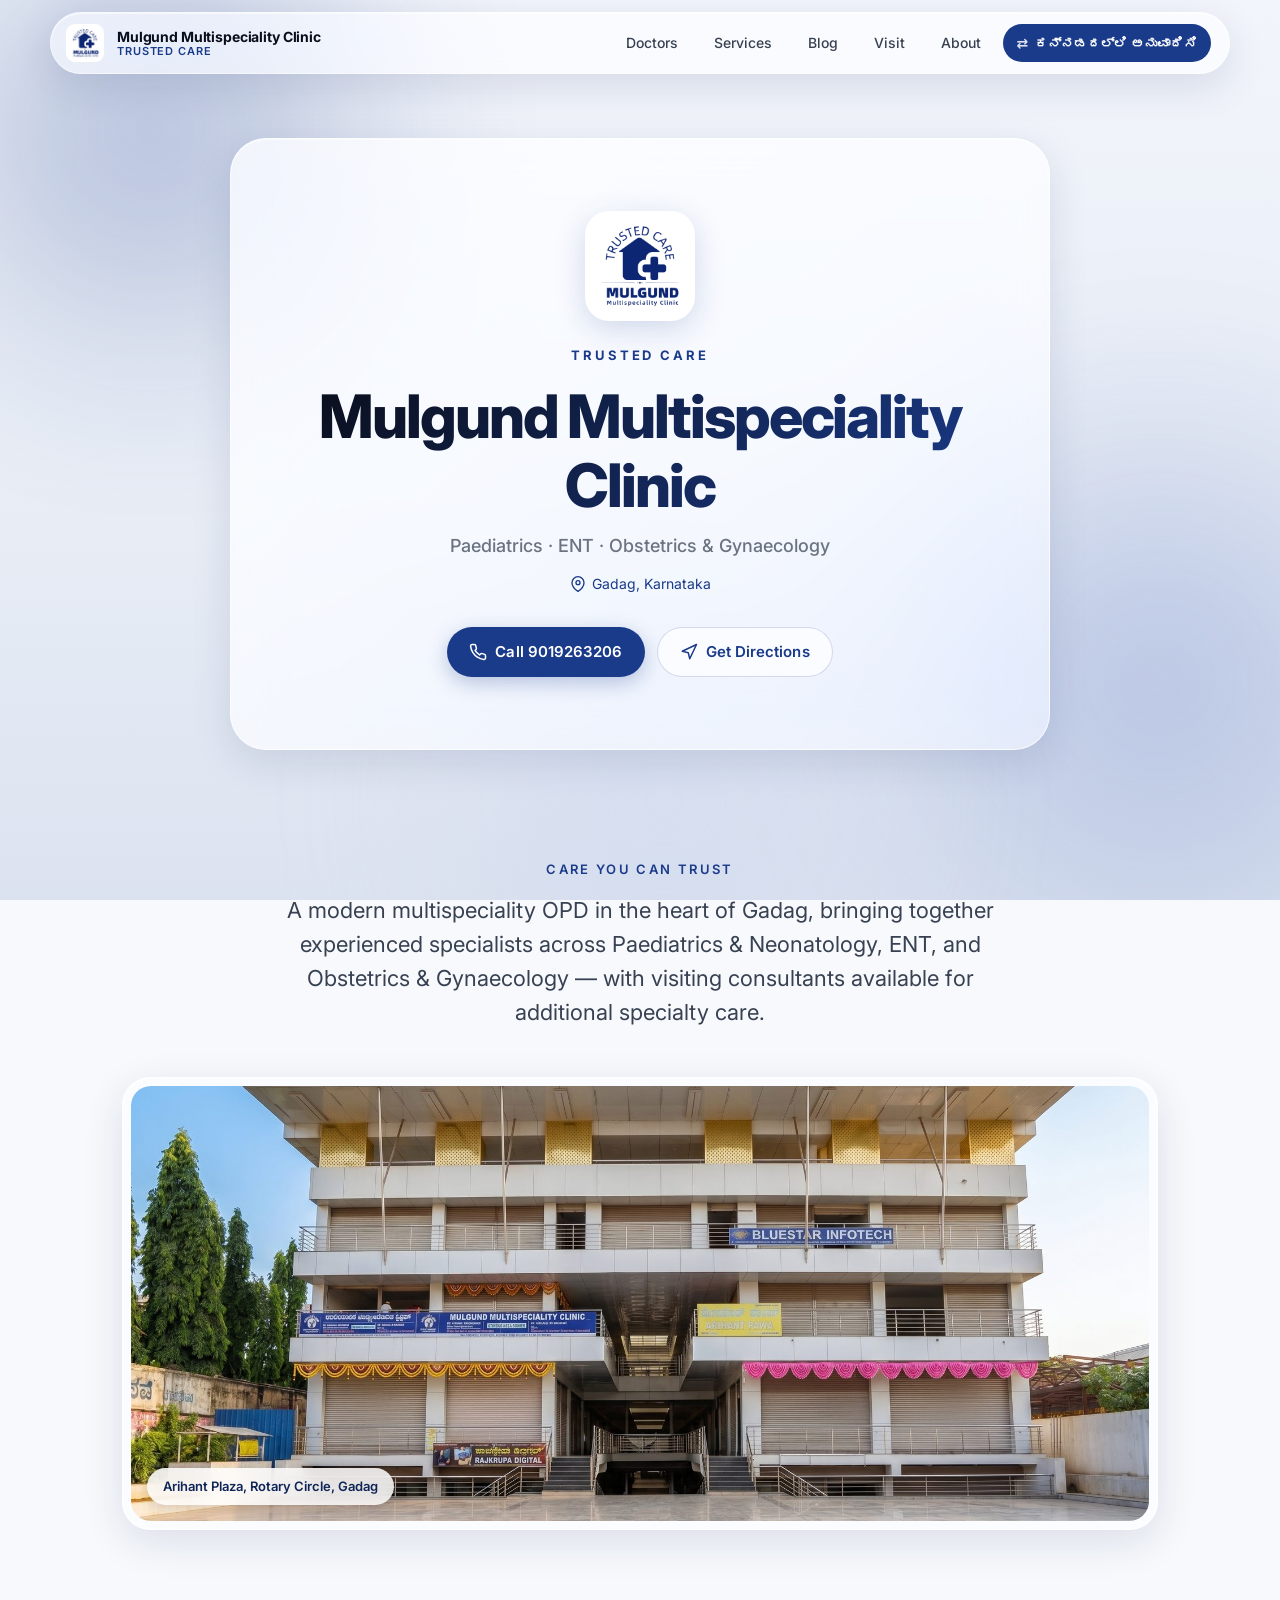
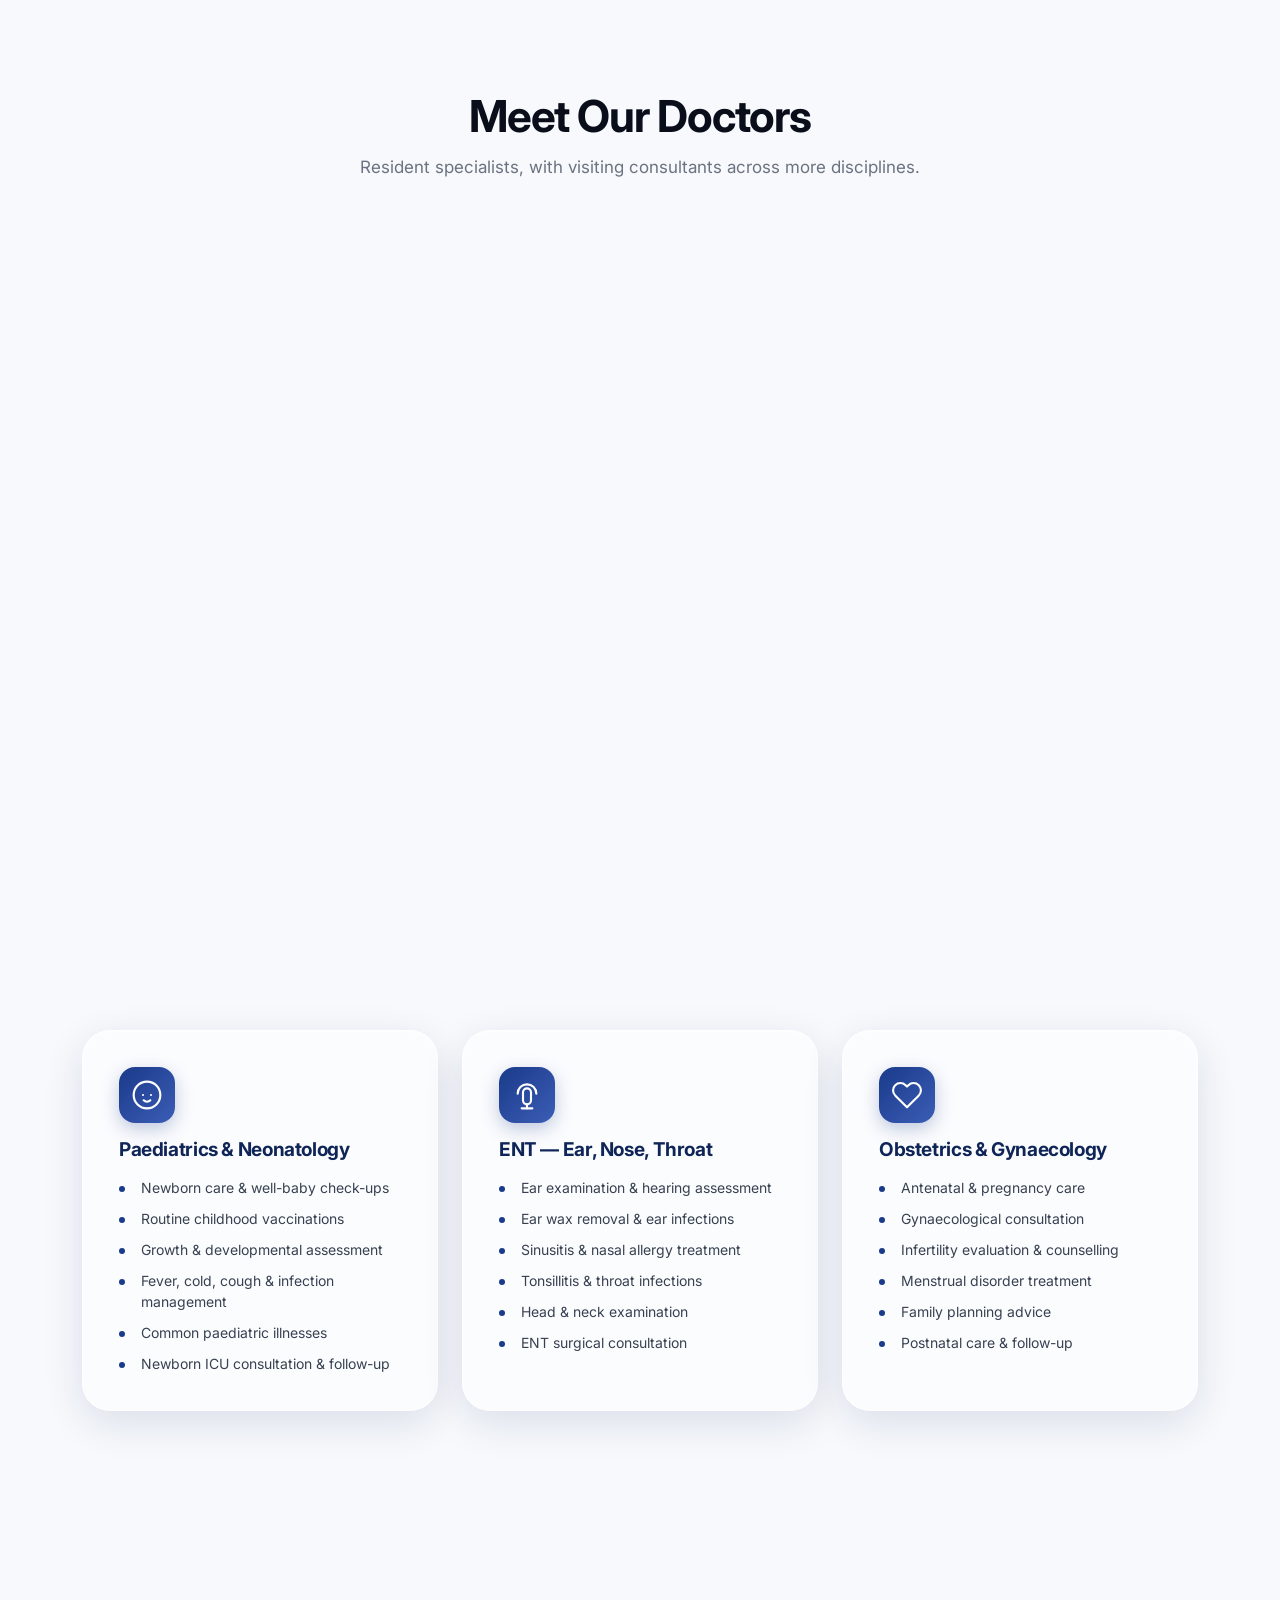
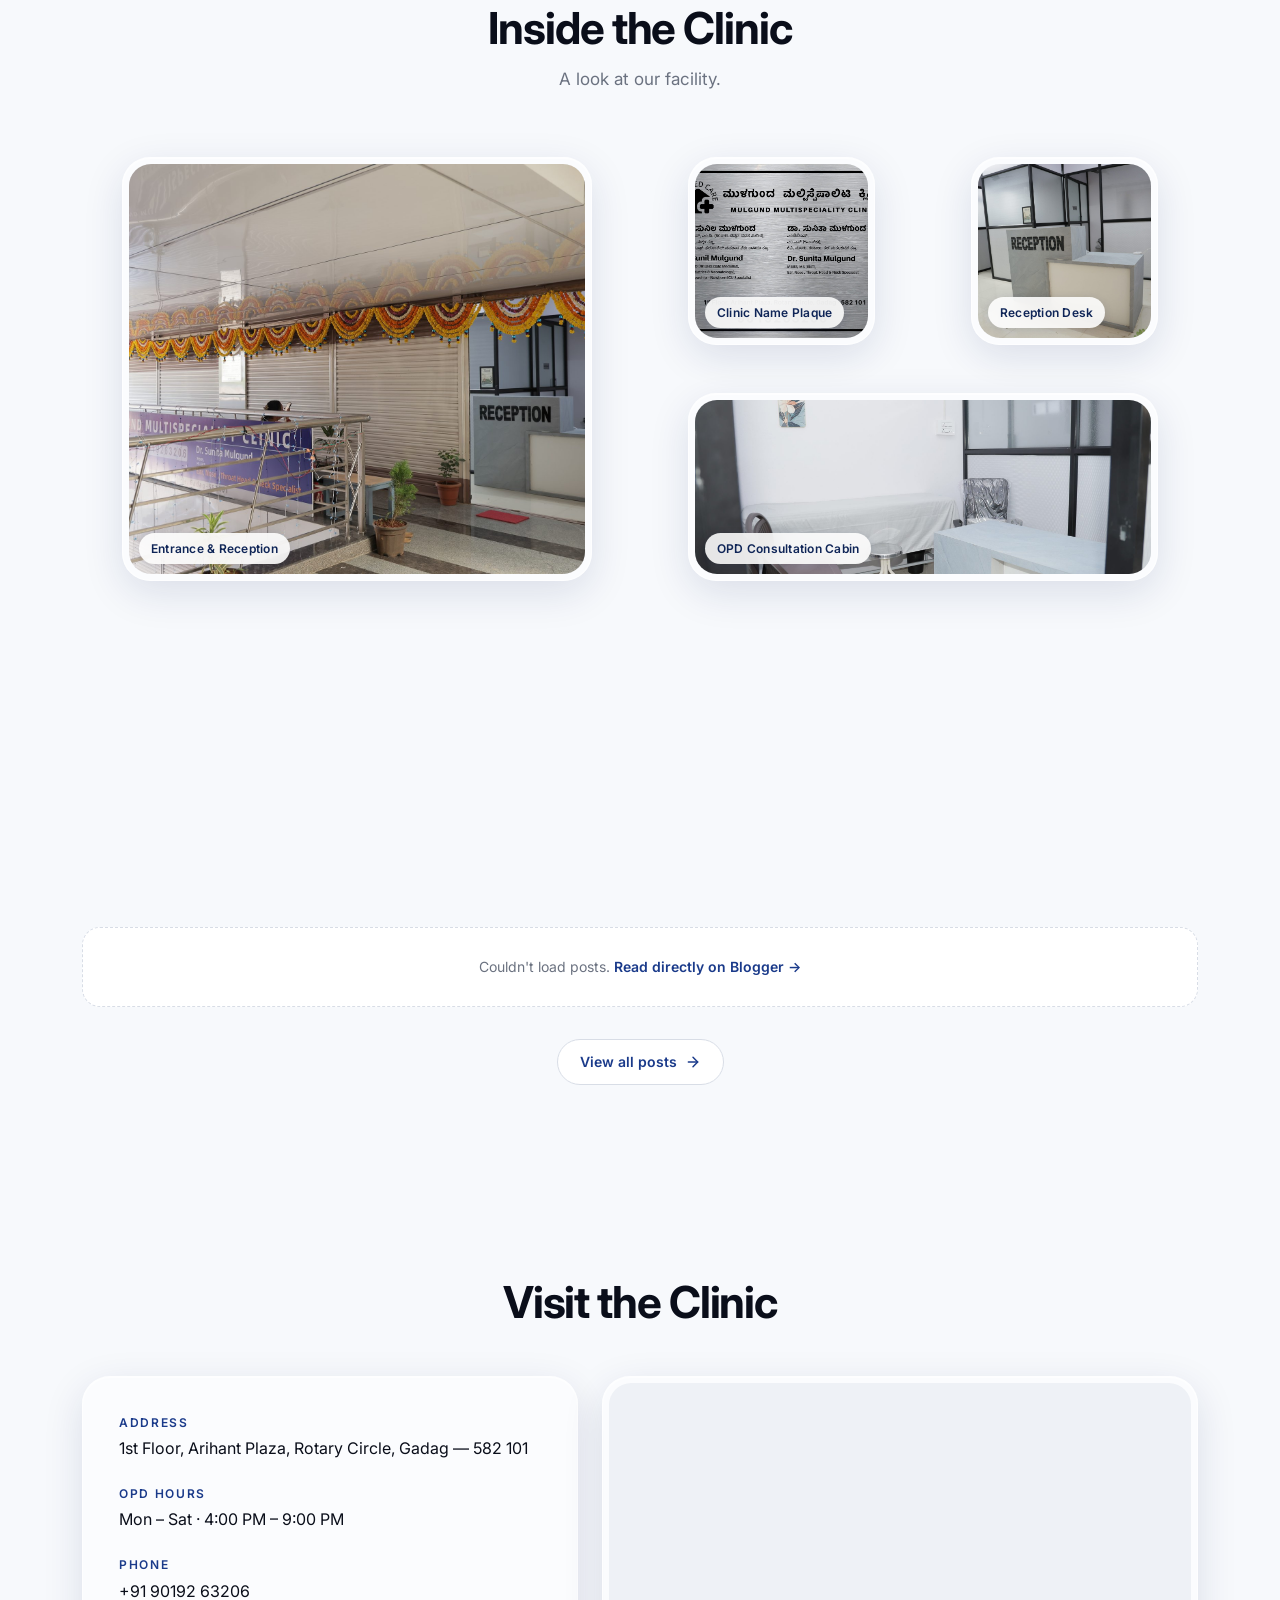
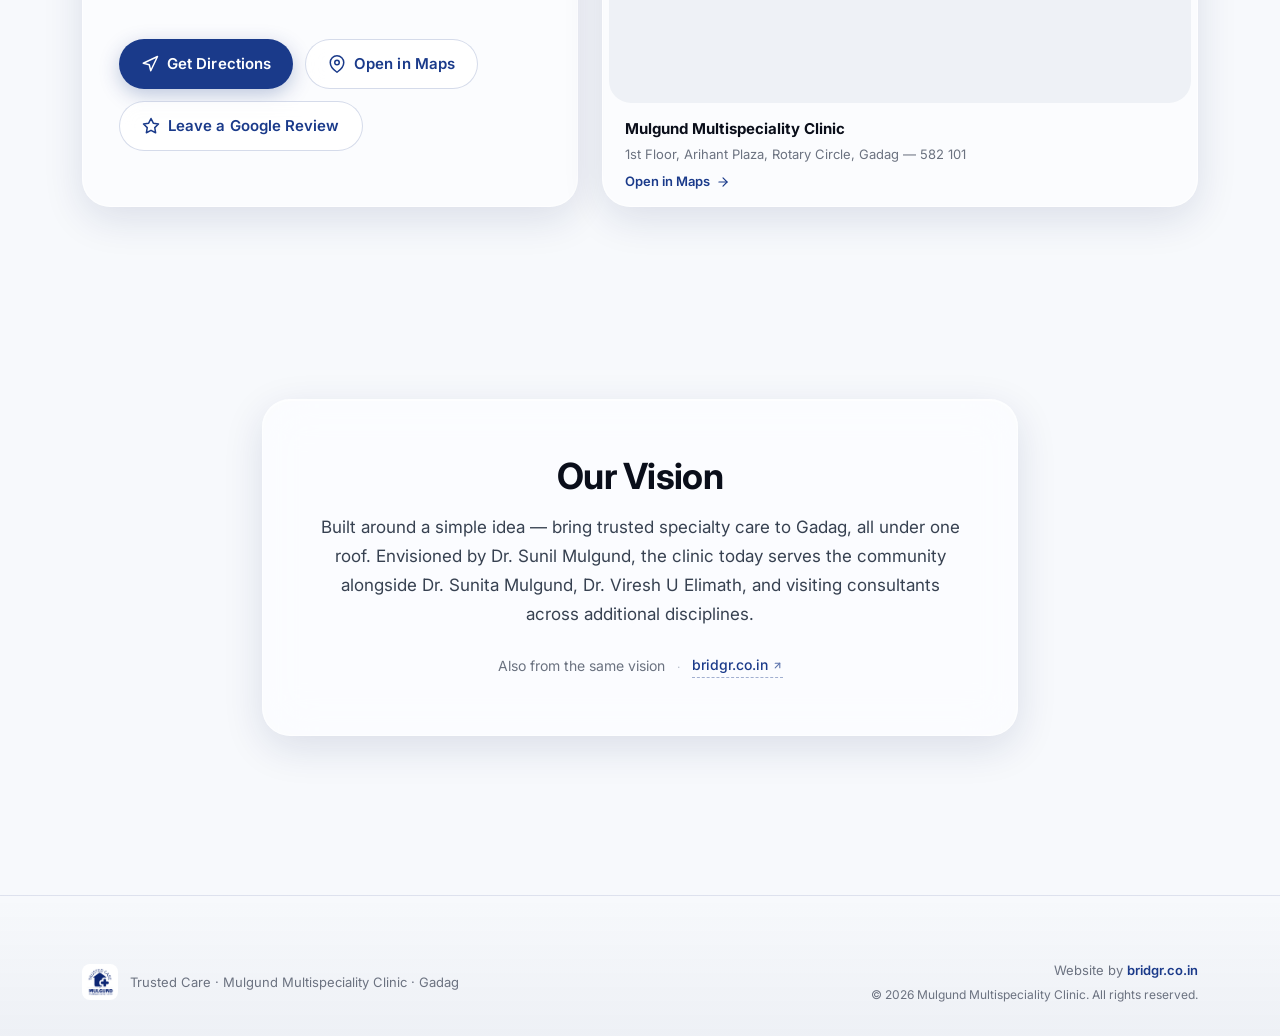
==== index.html @ 98680645 "Add /blog/all/ archive page with year groups + category filter - New page at /blog/all/ shows every " ====
<!DOCTYPE html>
<html lang="en">
<head>
  <meta charset="UTF-8" />
  <meta name="viewport" content="width=device-width, initial-scale=1.0, viewport-fit=cover" />
  <meta name="theme-color" content="#1a3a8a" />
  <meta name="description" data-i18n="meta.description" content="Mulgund Multispeciality Clinic in Gadag — Paediatrics, ENT, and Obstetrics & Gynaecology OPD. Trusted care from experienced specialists." />
  <title data-i18n="meta.title">Mulgund Multispeciality Clinic — Trusted Care · Gadag</title>

  <link rel="icon" type="image/png" href="assets/images/logo.png" />
  <link rel="apple-touch-icon" href="assets/images/logo.png" />

  <link rel="preconnect" href="https://fonts.googleapis.com" />
  <link rel="preconnect" href="https://fonts.gstatic.com" crossorigin />
  <link href="https://fonts.googleapis.com/css2?family=Inter:wght@400;500;600;700;800&family=Noto+Sans+Kannada:wght@400;500;600;700;800&display=swap" rel="stylesheet" />

  <link rel="stylesheet" href="assets/css/styles.css?v=9" />
  <link rel="stylesheet" href="assets/css/blog.css?v=9" />
</head>
<body>
  <!-- Ambient gradient blobs for the frosted-glass backdrop -->
  <div class="ambient" aria-hidden="true">
    <span class="blob blob-a"></span>
    <span class="blob blob-b"></span>
    <span class="blob blob-c"></span>
    <span class="grain"></span>
  </div>

  <!-- ============== HEADER ============== -->
  <header class="site-header glass">
    <a class="brand" href="#top" aria-label="Mulgund Multispeciality Clinic">
      <img src="assets/images/logo.png" alt="" class="brand-mark" />
      <span class="brand-text">
        <span class="brand-name" data-i18n="hero.clinic">Mulgund Multispeciality Clinic</span>
        <span class="brand-tag" data-i18n="hero.tagline">Trusted Care</span>
      </span>
    </a>

    <div class="header-end">
      <nav class="nav" aria-label="Primary">
        <a href="#doctors" data-i18n="nav.doctors">Doctors</a>
        <a href="#services" data-i18n="nav.services">Services</a>
        <a href="#blog" data-i18n="nav.blog">Blog</a>
        <a href="#visit" data-i18n="nav.visit">Visit</a>
        <a href="#about" data-i18n="nav.about">About</a>
      </nav>

      <button id="lang-toggle" class="lang-toggle" type="button" aria-label="Switch language">
        <span class="lang-toggle-icon" aria-hidden="true">⇄</span>
        <span class="lang-toggle-label" data-i18n="a11y.langName">ಕನ್ನಡ</span>
      </button>

      <button id="menu-toggle" class="menu-toggle" type="button" aria-label="Open menu" aria-expanded="false">
        <span></span><span></span><span></span>
      </button>
    </div>
  </header>

  <main id="top">

    <!-- ============== HERO ============== -->
    <section class="hero">
      <div class="hero-inner glass glass-hero">
        <img src="assets/images/logo.png" alt="" class="hero-logo" />
        <p class="hero-tagline" data-i18n="hero.tagline">Trusted Care</p>
        <h1 class="hero-title" data-i18n="hero.clinic">Mulgund Multispeciality Clinic</h1>
        <p class="hero-sub" data-i18n="hero.sub">Paediatrics · ENT · Obstetrics &amp; Gynaecology</p>
        <p class="hero-loc">
          <svg width="16" height="16" viewBox="0 0 24 24" fill="none" stroke="currentColor" stroke-width="2" stroke-linecap="round" stroke-linejoin="round" aria-hidden="true"><path d="M21 10c0 7-9 13-9 13s-9-6-9-13a9 9 0 0 1 18 0z"/><circle cx="12" cy="10" r="3"/></svg>
          <span data-i18n="hero.location">Gadag, Karnataka</span>
        </p>
        <div class="hero-cta">
          <a class="btn btn-primary" href="tel:+919019263206">
            <svg width="18" height="18" viewBox="0 0 24 24" fill="none" stroke="currentColor" stroke-width="2" stroke-linecap="round" stroke-linejoin="round" aria-hidden="true"><path d="M22 16.92v3a2 2 0 0 1-2.18 2 19.79 19.79 0 0 1-8.63-3.07 19.5 19.5 0 0 1-6-6 19.79 19.79 0 0 1-3.07-8.67A2 2 0 0 1 4.11 2h3a2 2 0 0 1 2 1.72 12.84 12.84 0 0 0 .7 2.81 2 2 0 0 1-.45 2.11L8.09 9.91a16 16 0 0 0 6 6l1.27-1.27a2 2 0 0 1 2.11-.45 12.84 12.84 0 0 0 2.81.7A2 2 0 0 1 22 16.92z"/></svg>
            <span data-i18n="hero.callBtn">Call 9019263206</span>
          </a>
          <a class="btn btn-ghost" href="#visit">
            <svg width="18" height="18" viewBox="0 0 24 24" fill="none" stroke="currentColor" stroke-width="2" stroke-linecap="round" stroke-linejoin="round" aria-hidden="true"><polygon points="3 11 22 2 13 21 11 13 3 11"/></svg>
            <span data-i18n="hero.directionsBtn">Get Directions</span>
          </a>
        </div>
      </div>
    </section>

    <!-- ============== ABOUT (intro) ============== -->
    <section class="about">
      <div class="container narrow reveal">
        <h2 class="section-eyebrow" data-i18n="about.title">Care You Can Trust</h2>
        <p class="lede" data-i18n="about.body">
          A modern multispeciality OPD in the heart of Gadag, bringing together experienced specialists across Paediatrics &amp; Neonatology, ENT, and Obstetrics &amp; Gynaecology — with visiting consultants available for additional specialty care.
        </p>
      </div>

      <div class="container">
        <figure class="featured-photo card glass reveal">
          <img src="assets/images/clinic-front.jpg" alt="Mulgund Multispeciality Clinic — Arihant Plaza, Gadag" onerror="this.parentElement.classList.add('placeholder')" />
          <figcaption class="featured-cap">
            <span data-i18n="about.featuredCap">Arihant Plaza, Rotary Circle, Gadag</span>
          </figcaption>
        </figure>
      </div>
    </section>

    <!-- ============== DOCTORS ============== -->
    <section class="doctors" id="doctors">
      <div class="container">
        <header class="section-head reveal">
          <h2 data-i18n="doctors.title">Meet Our Doctors</h2>
          <p class="section-sub" data-i18n="doctors.subtitle">Three specialists. One trusted clinic.</p>
        </header>

        <div class="doctor-grid reveal reveal-stagger">
          <article class="card glass doctor-card">
            <div class="doctor-avatar" aria-hidden="true">
              <img src="assets/images/dr-sunil.jpg" alt="" onerror="this.style.display='none'" />
              <span class="avatar-fallback">SM</span>
            </div>
            <h3 class="doctor-name" data-i18n="doctors.sunil.name">Dr. Sunil Mulgund</h3>
            <p class="doctor-spec" data-i18n="doctors.sunil.spec">Paediatrician &amp; Neonatologist</p>
            <p class="doctor-quals" data-i18n="doctors.sunil.quals">MBBS, MD (RGUHS Gold Medalist), DNB (Paediatrics &amp; Neonatology), NNF Fellowship — Newborn ICU Specialist</p>
            <p class="doctor-focus" data-i18n="doctors.sunil.focus">Newborn intensive care, paediatric infections, child wellness &amp; vaccinations.</p>
            <p class="doctor-hours" data-i18n="doctors.hours">OPD: 4 PM – 9 PM</p>
          </article>

          <article class="card glass doctor-card">
            <div class="doctor-avatar" aria-hidden="true">
              <img src="assets/images/dr-sunita.jpg" alt="" onerror="this.style.display='none'" />
              <span class="avatar-fallback">SM</span>
            </div>
            <h3 class="doctor-name" data-i18n="doctors.sunita.name">Dr. Sunita Mulgund</h3>
            <p class="doctor-spec" data-i18n="doctors.sunita.spec">ENT, Head &amp; Neck Specialist</p>
            <p class="doctor-quals" data-i18n="doctors.sunita.quals">MBBS, MS (ENT) — Ear, Nose, Throat, Head &amp; Neck</p>
            <p class="doctor-focus" data-i18n="doctors.sunita.focus">Ear, nose, throat, head &amp; neck conditions across all age groups.</p>
            <p class="doctor-hours" data-i18n="doctors.hours">OPD: 4 PM – 9 PM</p>
          </article>

          <article class="card glass doctor-card">
            <div class="doctor-avatar" aria-hidden="true">
              <img src="assets/images/dr-viresh.jpg" alt="" onerror="this.style.display='none'" />
              <span class="avatar-fallback">VE</span>
            </div>
            <h3 class="doctor-name" data-i18n="doctors.viresh.name">Dr. Viresh U Elimath</h3>
            <p class="doctor-spec" data-i18n="doctors.viresh.spec">Obstetrician &amp; Gynaecologist</p>
            <p class="doctor-quals" data-i18n="doctors.viresh.quals">MBBS, MS (OBG) — Obstetrics, Gynaecology &amp; Infertility care</p>
            <p class="doctor-focus" data-i18n="doctors.viresh.focus">Pregnancy care, gynaecological conditions, and infertility evaluation.</p>
            <p class="doctor-hours" data-i18n="doctors.hours">OPD: 4 PM – 9 PM</p>
          </article>
        </div>
      </div>
    </section>

    <!-- ============== SERVICES ============== -->
    <section class="services" id="services">
      <div class="container">
        <header class="section-head reveal">
          <h2 data-i18n="services.title">Services &amp; OPD Procedures</h2>
          <p class="section-sub" data-i18n="services.subtitle">Comprehensive specialty care across three departments.</p>
        </header>

        <div class="service-grid reveal reveal-stagger">
          <article class="card glass service-card">
            <div class="service-icon" aria-hidden="true">
              <svg width="32" height="32" viewBox="0 0 24 24" fill="none" stroke="currentColor" stroke-width="1.6" stroke-linecap="round" stroke-linejoin="round"><path d="M9 12h.01M15 12h.01M9.5 16a3.5 3.5 0 0 0 5 0"/><path d="M12 22a10 10 0 1 0 0-20 10 10 0 0 0 0 20z"/></svg>
            </div>
            <h3 data-i18n="services.ped.title">Paediatrics &amp; Neonatology</h3>
            <ul class="service-list" data-i18n-list="services.ped.items"></ul>
          </article>

          <article class="card glass service-card">
            <div class="service-icon" aria-hidden="true">
              <svg width="32" height="32" viewBox="0 0 24 24" fill="none" stroke="currentColor" stroke-width="1.6" stroke-linecap="round" stroke-linejoin="round"><path d="M12 19a3 3 0 0 0 3-3v-6a3 3 0 0 0-6 0v6a3 3 0 0 0 3 3z"/><path d="M19 11a7 7 0 0 0-14 0"/><line x1="12" y1="19" x2="12" y2="22"/><line x1="8" y1="22" x2="16" y2="22"/></svg>
            </div>
            <h3 data-i18n="services.ent.title">ENT — Ear, Nose, Throat</h3>
            <ul class="service-list" data-i18n-list="services.ent.items"></ul>
          </article>

          <article class="card glass service-card">
            <div class="service-icon" aria-hidden="true">
              <svg width="32" height="32" viewBox="0 0 24 24" fill="none" stroke="currentColor" stroke-width="1.6" stroke-linecap="round" stroke-linejoin="round"><path d="M20.84 4.61a5.5 5.5 0 0 0-7.78 0L12 5.67l-1.06-1.06a5.5 5.5 0 0 0-7.78 7.78l1.06 1.06L12 21.23l7.78-7.78 1.06-1.06a5.5 5.5 0 0 0 0-7.78z"/></svg>
            </div>
            <h3 data-i18n="services.obg.title">Obstetrics &amp; Gynaecology</h3>
            <ul class="service-list" data-i18n-list="services.obg.items"></ul>
          </article>
        </div>
      </div>
    </section>

    <!-- ============== GALLERY ============== -->
    <section class="gallery" id="gallery">
      <div class="container">
        <header class="section-head reveal">
          <h2 data-i18n="gallery.title">Inside the Clinic</h2>
          <p class="section-sub" data-i18n="gallery.subtitle">A look at our facility and team.</p>
        </header>

        <div class="gallery-grid reveal reveal-stagger">
          <figure class="gallery-item gallery-tall card glass">
            <img src="assets/images/clinic-door.jpg" alt="Clinic entrance and reception" onerror="this.parentElement.classList.add('placeholder')" />
            <figcaption data-i18n="gallery.cap.door">Entrance &amp; Reception</figcaption>
          </figure>
          <figure class="gallery-item card glass">
            <img src="assets/images/clinic-plaque.jpg" alt="Mulgund Multispeciality Clinic name plaque" onerror="this.parentElement.classList.add('placeholder')" />
            <figcaption data-i18n="gallery.cap.plaque">Clinic Name Plaque</figcaption>
          </figure>
          <figure class="gallery-item card glass">
            <img src="assets/images/reception.jpg" alt="Reception desk" onerror="this.parentElement.classList.add('placeholder')" />
            <figcaption data-i18n="gallery.cap.reception">Reception Desk</figcaption>
          </figure>
          <figure class="gallery-item gallery-wide card glass">
            <img src="assets/images/consult-cabin.jpg" alt="OPD consultation cabin" onerror="this.parentElement.classList.add('placeholder')" />
            <figcaption data-i18n="gallery.cap.consult">OPD Consultation Cabin</figcaption>
          </figure>
        </div>
      </div>
    </section>

    <!-- ============== BLOG ============== -->
    <section class="blog" id="blog">
      <div class="container">
        <header class="section-head reveal">
          <h2 data-i18n="blog.title">Latest from the clinic</h2>
          <p class="section-sub" data-i18n="blog.subtitle">Health updates, tips, and announcements.</p>
        </header>

        <!-- The grid is populated by blog-home.js. Initial skeleton ensures
             the section never renders empty during the JSONP fetch. -->
        <div class="blog-grid" id="blog-grid">
          <div class="blog-card skeleton" aria-hidden="true">
            <div class="blog-tag">&nbsp;</div>
            <div class="blog-title" data-i18n="blog.loadingCard">Loading latest posts…</div>
            <p class="blog-excerpt">&nbsp;</p>
            <div class="blog-meta"><span>&nbsp;</span></div>
          </div>
        </div>

        <div class="blog-view-all">
          <a href="blog/all/">
            <span data-i18n="blog.viewAll">View all posts</span>
            <svg width="16" height="16" viewBox="0 0 24 24" fill="none" stroke="currentColor" stroke-width="2.2" stroke-linecap="round" stroke-linejoin="round" aria-hidden="true"><line x1="5" y1="12" x2="19" y2="12"/><polyline points="12 5 19 12 12 19"/></svg>
          </a>
        </div>
      </div>
    </section>

    <!-- ============== VISIT ============== -->
    <section class="visit" id="visit">
      <div class="container">
        <header class="section-head reveal">
          <h2 data-i18n="visit.title">Visit the Clinic</h2>
        </header>

        <div class="visit-grid reveal">
          <div class="card glass visit-info">
            <div class="info-row">
              <span class="info-label" data-i18n="visit.addressLabel">Address</span>
              <p class="info-value" data-i18n="visit.address">1st Floor, Arihant Plaza, Rotary Circle, Gadag — 582 101</p>
            </div>
            <div class="info-row">
              <span class="info-label" data-i18n="visit.hoursLabel">OPD Hours</span>
              <p class="info-value" data-i18n="visit.hours">Mon – Sat · 4:00 PM – 9:00 PM</p>
            </div>
            <div class="info-row">
              <span class="info-label" data-i18n="visit.phoneLabel">Phone</span>
              <p class="info-value">
                <a href="tel:+919019263206" data-i18n="visit.phone">+91 90192 63206</a>
              </p>
            </div>

            <div class="visit-cta">
              <a class="btn btn-primary" href="https://www.google.com/maps/dir/?api=1&destination=15.429396291679899,75.63593543987065" target="_blank" rel="noopener">
                <svg width="18" height="18" viewBox="0 0 24 24" fill="none" stroke="currentColor" stroke-width="2" stroke-linecap="round" stroke-linejoin="round" aria-hidden="true"><polygon points="3 11 22 2 13 21 11 13 3 11"/></svg>
                <span data-i18n="visit.directionsBtn">Get Directions</span>
              </a>
              <a class="btn btn-ghost" href="https://www.google.com/maps?q=15.429396291679899,75.63593543987065" target="_blank" rel="noopener">
                <svg width="18" height="18" viewBox="0 0 24 24" fill="none" stroke="currentColor" stroke-width="2" stroke-linecap="round" stroke-linejoin="round" aria-hidden="true"><path d="M21 10c0 7-9 13-9 13s-9-6-9-13a9 9 0 0 1 18 0z"/><circle cx="12" cy="10" r="3"/></svg>
                <span data-i18n="visit.openMapsBtn">Open in Maps</span>
              </a>
              <a class="btn btn-ghost" id="google-business-link" href="#" target="_blank" rel="noopener">
                <svg width="18" height="18" viewBox="0 0 24 24" fill="none" stroke="currentColor" stroke-width="2" stroke-linecap="round" stroke-linejoin="round" aria-hidden="true"><polygon points="12 2 15.09 8.26 22 9.27 17 14.14 18.18 21.02 12 17.77 5.82 21.02 7 14.14 2 9.27 8.91 8.26 12 2"/></svg>
                <span data-i18n="visit.reviewBtn">Leave a Google Review</span>
              </a>
            </div>
          </div>

          <div class="card glass visit-map">
            <iframe
              class="map-frame"
              title="Mulgund Multispeciality Clinic — location on Google Maps"
              src="https://www.google.com/maps?q=15.429396291679899,75.63593543987065&z=17&output=embed"
              loading="lazy"
              referrerpolicy="no-referrer-when-downgrade"
              allowfullscreen></iframe>
            <div class="map-meta">
              <strong data-i18n="hero.clinic">Mulgund Multispeciality Clinic</strong>
              <span data-i18n="visit.address">1st Floor, Arihant Plaza, Rotary Circle, Gadag — 582 101</span>
              <a class="map-meta-cta" href="https://www.google.com/maps?q=15.429396291679899,75.63593543987065" target="_blank" rel="noopener">
                <span data-i18n="visit.openMapsBtn">Open in Maps</span>
                <svg width="14" height="14" viewBox="0 0 24 24" fill="none" stroke="currentColor" stroke-width="2" stroke-linecap="round" stroke-linejoin="round" aria-hidden="true"><path d="M5 12h14"/><polyline points="12 5 19 12 12 19"/></svg>
              </a>
            </div>
          </div>
        </div>
      </div>
    </section>

    <!-- ============== ABOUT THE OWNER ============== -->
    <section class="owner" id="about">
      <div class="container narrow">
        <div class="card glass owner-card reveal">
          <h2 data-i18n="owner.title">Our Vision</h2>
          <p class="owner-body" data-i18n="owner.body">
            Built around a simple idea — bring trusted specialty care to Gadag, all under one roof.
          </p>
          <p class="owner-other">
            <span data-i18n="owner.otherLabel">Also from the same vision</span>
            <span class="owner-sep" aria-hidden="true">·</span>
            <a href="https://bridgr.co.in/" target="_blank" rel="noopener" class="owner-link-subtle">
              <span data-i18n="owner.bridgrLabel">bridgr.co.in</span>
              <svg width="11" height="11" viewBox="0 0 24 24" fill="none" stroke="currentColor" stroke-width="2.4" stroke-linecap="round" stroke-linejoin="round" aria-hidden="true"><path d="M7 17 17 7"/><path d="M7 7h10v10"/></svg>
            </a>
          </p>
        </div>
      </div>
    </section>

  </main>

  <!-- ============== FOOTER ============== -->
  <footer class="site-footer">
    <div class="container footer-inner">
      <div class="footer-brand">
        <img src="assets/images/logo.png" alt="" class="footer-logo" />
        <p data-i18n="footer.tagline">Trusted Care · Mulgund Multispeciality Clinic · Gadag</p>
      </div>
      <div class="footer-meta">
        <p>
          <span data-i18n="footer.built">Website by</span>
          <a href="https://bridgr.co.in/" target="_blank" rel="noopener">bridgr.co.in</a>
        </p>
        <p class="footer-copy" data-i18n="footer.copyright">© 2026 Mulgund Multispeciality Clinic. All rights reserved.</p>
      </div>
    </div>
  </footer>

  <!-- ============== LIGHTBOX ============== -->
  <div id="lightbox" class="lightbox" aria-hidden="true" role="dialog" aria-modal="true" aria-label="Image viewer">
    <button type="button" class="lightbox-close" aria-label="Close">
      <svg width="22" height="22" viewBox="0 0 24 24" fill="none" stroke="currentColor" stroke-width="2.4" stroke-linecap="round" stroke-linejoin="round" aria-hidden="true"><line x1="18" y1="6" x2="6" y2="18"/><line x1="6" y1="6" x2="18" y2="18"/></svg>
    </button>
    <div class="lightbox-stage">
      <img class="lightbox-img" alt="" />
    </div>
    <p class="lightbox-cap"></p>
  </div>

  <script src="assets/i18n/translations.js?v=9"></script>
  <script src="assets/js/main.js?v=9"></script>
  <script src="assets/js/blog-feed.js?v=9"></script>
  <script src="assets/js/blog-home.js?v=9"></script>
</body>
</html>
---- assets/css/styles.css ----
/* ==========================================================================
   Mulgund Multispeciality Clinic — Frosted-glass design system
   Palette: deep navy, light grey, white, black
   ========================================================================== */

:root {
  /* Brand palette */
  --navy:        #1a3a8a;
  --navy-deep:   #0f2557;
  --navy-soft:   #3b5db5;
  --navy-tint:   #e8edfa;

  --grey-50:     #f7f9fc;
  --grey-100:    #eef1f6;
  --grey-200:    #d8dde6;
  --grey-300:    #b6bdcb;
  --grey-500:    #6b7280;
  --grey-700:    #374151;
  --ink:         #0a0e1a;
  --white:       #ffffff;

  /* Glass tokens */
  --glass-bg:        rgba(255, 255, 255, 0.55);
  --glass-bg-strong: rgba(255, 255, 255, 0.72);
  --glass-border:    rgba(255, 255, 255, 0.55);
  --glass-stroke:    rgba(26, 58, 138, 0.08);
  --glass-shadow:    0 12px 40px rgba(15, 37, 87, 0.12), 0 1px 0 rgba(255, 255, 255, 0.6) inset;
  --glass-blur:      saturate(180%) blur(24px);

  /* Layout */
  --radius-sm:  10px;
  --radius:     18px;
  --radius-lg:  28px;
  --radius-xl:  36px;

  --space-1:  4px;
  --space-2:  8px;
  --space-3:  12px;
  --space-4:  16px;
  --space-5:  24px;
  --space-6:  32px;
  --space-7:  48px;
  --space-8:  64px;
  --space-9:  96px;

  --container: 1180px;

  --font-en: 'Inter', system-ui, -apple-system, 'Segoe UI', Roboto, sans-serif;
  --font-kn: 'Noto Sans Kannada', 'Inter', system-ui, sans-serif;

  --ease: cubic-bezier(0.22, 1, 0.36, 1);
}

/* ----------------------------- Reset ----------------------------- */

*,
*::before,
*::after { box-sizing: border-box; }

html, body { margin: 0; padding: 0; }

html {
  -webkit-text-size-adjust: 100%;
  scroll-behavior: smooth;
  scroll-padding-top: 96px;
}

body {
  font-family: var(--font-en);
  font-size: 16px;
  line-height: 1.6;
  color: var(--grey-700);
  background: var(--grey-50);
  min-height: 100vh;
  overflow-x: hidden;
  -webkit-font-smoothing: antialiased;
  -moz-osx-font-smoothing: grayscale;
}

html[lang="kn"] body { font-family: var(--font-kn); }
html[lang="kn"] h1, html[lang="kn"] h2, html[lang="kn"] h3, html[lang="kn"] h4 { font-family: var(--font-kn); }

img { max-width: 100%; display: block; }
a { color: inherit; text-decoration: none; }
button { font: inherit; cursor: pointer; border: 0; background: none; color: inherit; }

h1, h2, h3, h4 {
  margin: 0;
  font-weight: 700;
  letter-spacing: -0.02em;
  color: var(--ink);
  line-height: 1.15;
}

p { margin: 0; }

/* ----------------------------- Ambient backdrop ----------------------------- */

.ambient {
  position: fixed;
  inset: 0;
  z-index: -1;
  overflow: hidden;
  background:
    linear-gradient(180deg, #f3f6fc 0%, #e8edf6 60%, #dde4f1 100%);
}

.blob {
  position: absolute;
  display: block;
  border-radius: 50%;
  filter: blur(80px);
  opacity: 0.55;
  will-change: transform;
}

.blob-a {
  width: 620px; height: 620px;
  top: -180px; left: -160px;
  background: radial-gradient(circle, var(--navy) 0%, transparent 70%);
  opacity: 0.32;
  animation: drift-a 28s ease-in-out infinite alternate;
}

.blob-b {
  width: 720px; height: 720px;
  top: 320px; right: -240px;
  background: radial-gradient(circle, var(--navy-soft) 0%, transparent 70%);
  opacity: 0.28;
  animation: drift-b 36s ease-in-out infinite alternate;
}

.blob-c {
  width: 560px; height: 560px;
  bottom: -180px; left: 30%;
  background: radial-gradient(circle, #c7d3ee 0%, transparent 70%);
  opacity: 0.5;
  animation: drift-c 42s ease-in-out infinite alternate;
}

.grain {
  position: absolute;
  inset: 0;
  background-image: url("data:image/svg+xml;utf8,<svg xmlns='http://www.w3.org/2000/svg' width='180' height='180'><filter id='n'><feTurbulence type='fractalNoise' baseFrequency='0.9' numOctaves='2' stitchTiles='stitch'/><feColorMatrix values='0 0 0 0 0  0 0 0 0 0  0 0 0 0 0  0 0 0 0.06 0'/></filter><rect width='100%' height='100%' filter='url(%23n)'/></svg>");
  opacity: 0.7;
  mix-blend-mode: overlay;
}

@keyframes drift-a { from { transform: translate(0,0); } to { transform: translate(60px, 80px) scale(1.1); } }
@keyframes drift-b { from { transform: translate(0,0); } to { transform: translate(-80px, -40px) scale(1.05); } }
@keyframes drift-c { from { transform: translate(0,0); } to { transform: translate(40px, -60px) scale(0.95); } }

/* ----------------------------- Glass primitive ----------------------------- */

.glass {
  background: var(--glass-bg);
  backdrop-filter: var(--glass-blur);
  -webkit-backdrop-filter: var(--glass-blur);
  border: 1px solid var(--glass-border);
  box-shadow: var(--glass-shadow);
  border-radius: var(--radius-lg);
}

/* ----------------------------- Layout helpers ----------------------------- */

.container {
  width: 100%;
  max-width: var(--container);
  margin: 0 auto;
  padding: 0 var(--space-6);
}
.container.narrow { max-width: 820px; }

main > section { padding: var(--space-9) 0; }
main > section:first-child { padding-top: var(--space-8); }

.section-head { text-align: center; margin-bottom: var(--space-7); }
.section-head h2 {
  font-size: clamp(28px, 4vw, 44px);
  letter-spacing: -0.025em;
}
.section-sub {
  margin-top: var(--space-3);
  font-size: 17px;
  color: var(--grey-500);
}
.section-eyebrow {
  font-size: 13px;
  font-weight: 600;
  letter-spacing: 0.18em;
  text-transform: uppercase;
  color: var(--navy);
  margin-bottom: var(--space-4);
  text-align: center;
}

.lede {
  text-align: center;
  font-size: clamp(18px, 2.2vw, 22px);
  line-height: 1.55;
  color: var(--grey-700);
}

/* ----------------------------- Kannada typography fixes -----------------------------
   Kannada has vowel marks (matras) above the baseline + conjunct consonants.
   Tight line-height and English-style letter-spacing/uppercase break the script.
*/

html[lang="kn"] body            { line-height: 1.7; }

html[lang="kn"] h1,
html[lang="kn"] h2,
html[lang="kn"] h3,
html[lang="kn"] h4              { line-height: 1.45; letter-spacing: 0; }

html[lang="kn"] .hero-title     {
  line-height: 1.4;
  letter-spacing: 0;
  padding: 0.12em 0;            /* avoid background-clip cropping matras */
}

/* Kill English-style uppercase + wide tracking on caps-style labels */
html[lang="kn"] .hero-tagline,
html[lang="kn"] .section-eyebrow,
html[lang="kn"] .brand-tag,
html[lang="kn"] .info-label,
html[lang="kn"] .doctor-hours,
html[lang="kn"] .footer-copy {
  letter-spacing: 0.02em;
  text-transform: none;
}

html[lang="kn"] .doctor-spec,
html[lang="kn"] .doctor-quals,
html[lang="kn"] .doctor-focus,
html[lang="kn"] .info-value,
html[lang="kn"] .lede,
html[lang="kn"] .owner-body,
html[lang="kn"] .section-sub,
html[lang="kn"] .map-meta span {
  line-height: 1.7;
  letter-spacing: 0;
}

html[lang="kn"] .nav a          { letter-spacing: 0; }
html[lang="kn"] .lang-toggle    { letter-spacing: 0; }
html[lang="kn"] .btn            { letter-spacing: 0; }

html[lang="kn"] .brand-name     { line-height: 1.4; }

/* ----------------------------- Header ----------------------------- */

.site-header {
  position: sticky;
  top: var(--space-3);
  z-index: 50;
  display: flex;
  align-items: center;
  gap: var(--space-5);
  width: calc(100% - var(--space-5) * 2);
  max-width: var(--container);
  margin: var(--space-3) auto 0;
  padding: 10px 18px 10px 14px;
  border-radius: 999px;
  background: rgba(255,255,255,0.62);
}

.brand {
  display: flex;
  align-items: center;
  gap: var(--space-3);
  flex: 0 0 auto;
}

.brand-mark {
  width: 40px; height: 40px;
  border-radius: 10px;
  background: var(--white);
  padding: 4px;
  border: 1px solid var(--glass-stroke);
}

.brand-text { display: flex; flex-direction: column; line-height: 1.1; }
.brand-name {
  font-weight: 700;
  font-size: 14px;
  color: var(--ink);
  letter-spacing: -0.01em;
}
.brand-tag {
  font-size: 11px;
  color: var(--navy);
  font-weight: 600;
  letter-spacing: 0.08em;
  text-transform: uppercase;
}

.header-end {
  display: flex;
  align-items: center;
  gap: var(--space-2);
  margin-left: auto;
}

.nav {
  display: flex;
  gap: var(--space-2);
}
.nav a {
  padding: 8px 14px;
  border-radius: 999px;
  font-size: 14px;
  font-weight: 500;
  color: var(--grey-700);
  transition: background 0.2s var(--ease), color 0.2s var(--ease);
}
.nav a:hover {
  background: rgba(26, 58, 138, 0.08);
  color: var(--navy);
}

.lang-toggle {
  display: inline-flex;
  align-items: center;
  gap: 6px;
  padding: 8px 14px;
  border-radius: 999px;
  background: var(--navy);
  color: var(--white);
  font-size: 13px;
  font-weight: 600;
  letter-spacing: 0.02em;
  transition: background 0.2s var(--ease), transform 0.2s var(--ease);
}
.lang-toggle:hover { background: var(--navy-deep); transform: translateY(-1px); }
.lang-toggle-icon { font-size: 14px; opacity: 0.85; }

.menu-toggle {
  display: none;
  width: 40px; height: 40px;
  border-radius: 10px;
  flex-direction: column;
  justify-content: center;
  align-items: center;
  gap: 4px;
}
.menu-toggle span {
  display: block;
  width: 18px; height: 2px;
  background: var(--ink);
  border-radius: 2px;
  transition: transform 0.25s var(--ease);
}

/* ----------------------------- Buttons ----------------------------- */

.btn {
  display: inline-flex;
  align-items: center;
  gap: 8px;
  padding: 12px 22px;
  border-radius: 999px;
  font-size: 15px;
  font-weight: 600;
  letter-spacing: 0.005em;
  transition: all 0.25s var(--ease);
  white-space: nowrap;
}
.btn svg { flex-shrink: 0; }

.btn-primary {
  background: var(--navy);
  color: var(--white);
  box-shadow: 0 6px 20px rgba(26, 58, 138, 0.28);
}
.btn-primary:hover {
  background: var(--navy-deep);
  transform: translateY(-2px);
  box-shadow: 0 10px 28px rgba(26, 58, 138, 0.34);
}

.btn-ghost {
  background: rgba(255, 255, 255, 0.7);
  color: var(--navy);
  border: 1px solid rgba(26, 58, 138, 0.18);
  backdrop-filter: blur(10px);
}
.btn-ghost:hover {
  background: var(--white);
  border-color: var(--navy);
  transform: translateY(-2px);
}

/* ----------------------------- Hero ----------------------------- */

.hero {
  padding: var(--space-7) var(--space-4) var(--space-8);
  display: flex;
  justify-content: center;
}

.hero-inner {
  max-width: 820px;
  width: 100%;
  padding: clamp(36px, 6vw, 72px) clamp(24px, 5vw, 64px);
  text-align: center;
  border-radius: var(--radius-xl);
}

.glass-hero {
  background: linear-gradient(140deg, rgba(255,255,255,0.78) 0%, rgba(255,255,255,0.55) 100%);
  border: 1px solid rgba(255,255,255,0.7);
}

.hero-logo {
  width: 110px;
  height: 110px;
  margin: 0 auto var(--space-5);
  border-radius: 24px;
  background: var(--white);
  padding: 12px;
  box-shadow: 0 8px 30px rgba(26, 58, 138, 0.18);
}

.hero-tagline {
  font-size: 13px;
  font-weight: 700;
  letter-spacing: 0.22em;
  text-transform: uppercase;
  color: var(--navy);
  margin-bottom: var(--space-4);
}

.hero-title {
  font-size: clamp(34px, 6vw, 60px);
  font-weight: 800;
  letter-spacing: -0.035em;
  background: linear-gradient(135deg, var(--ink) 0%, var(--navy) 100%);
  -webkit-background-clip: text;
  background-clip: text;
  -webkit-text-fill-color: transparent;
  margin-bottom: var(--space-3);
}

html[lang="kn"] .hero-title {
  font-size: clamp(28px, 5vw, 50px);
  line-height: 1.25;
}

.hero-sub {
  font-size: clamp(15px, 1.8vw, 18px);
  color: var(--grey-500);
  font-weight: 500;
  margin-bottom: var(--space-3);
}

.hero-loc {
  display: inline-flex;
  align-items: center;
  gap: 6px;
  font-size: 14px;
  color: var(--navy);
  margin-bottom: var(--space-6);
}

.hero-cta {
  display: flex;
  gap: var(--space-3);
  justify-content: center;
  flex-wrap: wrap;
}

/* ----------------------------- About (intro) ----------------------------- */

.about { padding-top: var(--space-7) !important; padding-bottom: var(--space-7) !important; }

/* ----------------------------- Doctors ----------------------------- */

.doctor-grid {
  display: grid;
  grid-template-columns: repeat(auto-fit, minmax(280px, 1fr));
  gap: var(--space-5);
}

.card {
  padding: clamp(24px, 3vw, 36px);
  transition: transform 0.3s var(--ease), box-shadow 0.3s var(--ease);
}

.doctor-card { text-align: center; }
.doctor-card:hover {
  transform: translateY(-6px);
  box-shadow: 0 20px 50px rgba(15, 37, 87, 0.18), 0 1px 0 rgba(255, 255, 255, 0.6) inset;
}

.doctor-avatar {
  width: 110px; height: 110px;
  border-radius: 50%;
  margin: 0 auto var(--space-4);
  background: linear-gradient(135deg, var(--navy) 0%, var(--navy-soft) 100%);
  display: grid;
  place-items: center;
  position: relative;
  overflow: hidden;
  box-shadow: 0 6px 20px rgba(26, 58, 138, 0.25);
}
.doctor-avatar img {
  position: absolute; inset: 0;
  width: 100%; height: 100%;
  object-fit: cover;
}
.avatar-fallback {
  font-size: 36px;
  font-weight: 700;
  color: var(--white);
  letter-spacing: 0.04em;
}

.doctor-name {
  font-size: 22px;
  margin-bottom: 4px;
}
html[lang="kn"] .doctor-name { font-size: 20px; line-height: 1.3; }

.doctor-spec {
  font-size: 14px;
  font-weight: 600;
  color: var(--navy);
  letter-spacing: 0.01em;
  margin-bottom: var(--space-3);
}

.doctor-quals {
  font-size: 13px;
  color: var(--grey-500);
  line-height: 1.55;
  margin-bottom: var(--space-3);
}

.doctor-focus {
  font-size: 13.5px;
  color: var(--grey-700);
  line-height: 1.55;
  padding: 12px 16px;
  background: rgba(232, 237, 250, 0.5);
  border: 1px solid rgba(26, 58, 138, 0.08);
  border-radius: 14px;
  margin-bottom: var(--space-4);
  text-align: left;
}

.doctor-hours {
  display: inline-block;
  padding: 6px 14px;
  border-radius: 999px;
  background: var(--navy-tint);
  color: var(--navy);
  font-size: 12px;
  font-weight: 600;
  letter-spacing: 0.04em;
}

/* ----------------------------- Services ----------------------------- */

.service-grid {
  display: grid;
  grid-template-columns: repeat(auto-fit, minmax(280px, 1fr));
  gap: var(--space-5);
}

.service-card { display: flex; flex-direction: column; }
.service-card:hover {
  transform: translateY(-4px);
  box-shadow: 0 18px 44px rgba(15, 37, 87, 0.16), 0 1px 0 rgba(255, 255, 255, 0.6) inset;
}

.service-icon {
  width: 56px; height: 56px;
  border-radius: 16px;
  background: linear-gradient(135deg, var(--navy) 0%, var(--navy-soft) 100%);
  color: var(--white);
  display: grid;
  place-items: center;
  margin-bottom: var(--space-4);
  box-shadow: 0 6px 18px rgba(26, 58, 138, 0.28);
}

.service-card h3 {
  font-size: 19px;
  margin-bottom: var(--space-4);
  color: var(--navy-deep);
}
html[lang="kn"] .service-card h3 { font-size: 18px; line-height: 1.35; }

.service-list {
  list-style: none;
  padding: 0;
  margin: 0;
  display: flex;
  flex-direction: column;
  gap: 10px;
}

.service-list li {
  position: relative;
  padding-left: 22px;
  font-size: 14px;
  color: var(--grey-700);
  line-height: 1.5;
}
.service-list li::before {
  content: "";
  position: absolute;
  left: 0; top: 9px;
  width: 6px; height: 6px;
  border-radius: 50%;
  background: var(--navy);
}

/* ----------------------------- Featured photo (About) ----------------------------- */

.featured-photo {
  position: relative;
  margin-top: var(--space-7);
  padding: 8px;
  overflow: hidden;
  aspect-ratio: 16 / 7;
  display: block;
}

.featured-photo img {
  width: 100%;
  height: 100%;
  object-fit: cover;
  border-radius: calc(var(--radius-lg) - 8px);
  display: block;
}

.featured-photo.placeholder::after {
  content: "Add assets/images/clinic-front.jpg";
  position: absolute;
  inset: 8px;
  display: grid;
  place-items: center;
  background: linear-gradient(135deg, var(--navy-tint) 0%, #f3f6fc 100%);
  color: var(--navy);
  font-size: 14px;
  font-weight: 600;
  letter-spacing: 0.04em;
  border-radius: calc(var(--radius-lg) - 8px);
}

.featured-cap {
  position: absolute;
  left: 24px;
  bottom: 24px;
  display: inline-flex;
  align-items: center;
  padding: 8px 16px;
  background: rgba(255, 255, 255, 0.85);
  backdrop-filter: blur(12px);
  -webkit-backdrop-filter: blur(12px);
  border-radius: 999px;
  font-size: 13px;
  font-weight: 600;
  color: var(--navy-deep);
  box-shadow: 0 4px 14px rgba(15, 37, 87, 0.15);
}

@media (max-width: 640px) {
  .featured-photo { aspect-ratio: 4 / 3; }
  .featured-cap { left: 14px; bottom: 14px; font-size: 12px; padding: 6px 12px; }
}

/* ----------------------------- Gallery ----------------------------- */

.gallery-grid {
  display: grid;
  grid-template-columns: repeat(4, 1fr);
  grid-auto-rows: 220px;
  gap: var(--space-4);
}

.gallery-item {
  position: relative;
  padding: 6px;
  overflow: hidden;
  transition: transform 0.4s var(--ease), box-shadow 0.4s var(--ease);
}
.gallery-item:hover {
  transform: translateY(-4px);
  box-shadow: 0 18px 44px rgba(15, 37, 87, 0.18), 0 1px 0 rgba(255, 255, 255, 0.6) inset;
}

.gallery-item img {
  width: 100%;
  height: 100%;
  object-fit: cover;
  border-radius: calc(var(--radius-lg) - 6px);
  display: block;
  transition: transform 0.6s var(--ease);
}
.gallery-item:hover img { transform: scale(1.04); }

.gallery-item figcaption {
  position: absolute;
  left: 16px;
  bottom: 16px;
  padding: 6px 12px;
  background: rgba(255, 255, 255, 0.88);
  backdrop-filter: blur(10px);
  -webkit-backdrop-filter: blur(10px);
  border-radius: 999px;
  font-size: 12px;
  font-weight: 600;
  color: var(--navy-deep);
  letter-spacing: 0.02em;
  box-shadow: 0 2px 10px rgba(15, 37, 87, 0.12);
}

/* Span variants for the masonry-style layout */
.gallery-item            { grid-column: span 1; grid-row: span 1; }
.gallery-tall            { grid-column: span 2; grid-row: span 2; }
.gallery-wide            { grid-column: span 2; grid-row: span 1; }

.gallery-item.placeholder img { display: none; }
.gallery-item.placeholder::after {
  content: "Add this photo";
  position: absolute;
  inset: 6px;
  display: grid;
  place-items: center;
  background: linear-gradient(135deg, var(--navy-tint) 0%, #f3f6fc 100%);
  color: var(--navy);
  font-size: 13px;
  font-weight: 600;
  border-radius: calc(var(--radius-lg) - 6px);
}

@media (max-width: 880px) {
  .gallery-grid { grid-template-columns: repeat(2, 1fr); grid-auto-rows: 200px; }
  .gallery-tall { grid-column: span 2; grid-row: span 2; }
  .gallery-wide { grid-column: span 2; grid-row: span 1; }
}

@media (max-width: 480px) {
  .gallery-grid { grid-template-columns: 1fr; grid-auto-rows: 220px; }
  .gallery-tall, .gallery-wide { grid-column: span 1; grid-row: span 1; }
}

/* ----------------------------- Visit ----------------------------- */

.visit-grid {
  display: grid;
  grid-template-columns: 1fr 1.2fr;
  gap: var(--space-5);
}

.visit-info { display: flex; flex-direction: column; gap: var(--space-5); }
.info-row { display: flex; flex-direction: column; gap: 4px; }
.info-label {
  font-size: 12px;
  font-weight: 600;
  letter-spacing: 0.14em;
  text-transform: uppercase;
  color: var(--navy);
}
.info-value {
  font-size: 16px;
  color: var(--ink);
  line-height: 1.5;
}
.info-value a { color: var(--ink); transition: color 0.2s var(--ease); }
.info-value a:hover { color: var(--navy); }

.visit-cta {
  display: flex;
  gap: var(--space-3);
  flex-wrap: wrap;
  margin-top: var(--space-3);
}

.visit-map {
  position: relative;
  display: flex;
  flex-direction: column;
  padding: 6px;
  overflow: hidden;
  min-height: 380px;
}

.map-frame {
  flex: 1;
  width: 100%;
  min-height: 320px;
  border: 0;
  border-radius: calc(var(--radius-lg) - 6px);
  display: block;
  background: var(--grey-100);
}

.map-meta {
  display: flex;
  flex-direction: column;
  gap: 4px;
  padding: 14px 16px 8px;
}
.map-meta strong {
  font-size: 15px;
  color: var(--ink);
  font-weight: 700;
}
.map-meta > span {
  font-size: 13px;
  color: var(--grey-500);
  line-height: 1.4;
}
.map-meta-cta {
  display: inline-flex;
  align-items: center;
  gap: 6px;
  margin-top: 4px;
  align-self: flex-start;
  color: var(--navy);
  font-weight: 600;
  font-size: 13px;
  text-decoration: none;
  transition: gap 0.2s var(--ease), color 0.2s var(--ease);
}
.map-meta-cta:hover { gap: 10px; color: var(--navy-deep); }

/* ----------------------------- Owner ----------------------------- */

.owner-card {
  text-align: center;
  padding: clamp(36px, 5vw, 56px);
}
.owner-card h2 {
  font-size: clamp(26px, 3.5vw, 36px);
  margin-bottom: var(--space-4);
}
.owner-body {
  font-size: 17px;
  line-height: 1.7;
  color: var(--grey-700);
  margin-bottom: var(--space-5);
}
.owner-other {
  display: inline-flex;
  align-items: center;
  gap: 8px;
  font-size: 14px;
  color: var(--grey-500);
}
.owner-link {
  display: inline-flex;
  align-items: center;
  gap: 6px;
  padding: 6px 14px;
  border-radius: 999px;
  background: var(--navy-tint);
  color: var(--navy);
  font-weight: 600;
  transition: background 0.2s var(--ease);
}
.owner-link:hover { background: var(--navy); color: var(--white); }

.owner-sep {
  color: var(--grey-300);
  font-size: 12px;
  margin: 0 4px;
}

.owner-link-subtle {
  display: inline-flex;
  align-items: center;
  gap: 4px;
  color: var(--navy);
  font-weight: 500;
  border-bottom: 1px dashed rgba(26, 58, 138, 0.4);
  padding-bottom: 1px;
  transition: color 0.2s var(--ease), border-color 0.2s var(--ease);
}
.owner-link-subtle:hover {
  color: var(--navy-deep);
  border-bottom-color: var(--navy-deep);
  border-bottom-style: solid;
}
.owner-link-subtle svg { opacity: 0.7; }

/* ----------------------------- Footer ----------------------------- */

.site-footer {
  padding: var(--space-8) 0 var(--space-6);
  margin-top: var(--space-8);
  background: linear-gradient(180deg, transparent 0%, rgba(15, 37, 87, 0.04) 100%);
  border-top: 1px solid var(--glass-stroke);
}

.footer-inner {
  display: flex;
  justify-content: space-between;
  align-items: center;
  gap: var(--space-5);
  flex-wrap: wrap;
}

.footer-brand { display: flex; align-items: center; gap: var(--space-3); }
.footer-logo {
  width: 36px; height: 36px;
  border-radius: 8px;
  background: var(--white);
  padding: 4px;
}
.footer-brand p {
  font-size: 13px;
  color: var(--grey-500);
}

.footer-meta {
  text-align: right;
  font-size: 13px;
  color: var(--grey-500);
}
.footer-meta a {
  color: var(--navy);
  font-weight: 600;
  transition: color 0.2s var(--ease);
}
.footer-meta a:hover { color: var(--navy-deep); }
.footer-copy { margin-top: 4px; font-size: 12px; color: var(--grey-500); }

/* ----------------------------- Responsive ----------------------------- */

@media (max-width: 880px) {
  .visit-grid { grid-template-columns: 1fr; }
  .nav { display: none; }
  .menu-toggle { display: inline-flex; }
  .brand-text { display: none; }              /* free up width on tablets */
  .lang-toggle { padding: 8px 12px; font-size: 12px; }
  .lang-toggle-label { max-width: 38vw; overflow: hidden; text-overflow: ellipsis; white-space: nowrap; }

  .site-header.menu-open .nav {
    display: flex;
    position: absolute;
    top: calc(100% + 8px);
    left: 0; right: 0;
    flex-direction: column;
    gap: 4px;
    padding: 12px;
    background: rgba(255, 255, 255, 0.92);
    backdrop-filter: var(--glass-blur);
    -webkit-backdrop-filter: var(--glass-blur);
    border-radius: var(--radius);
    border: 1px solid var(--glass-border);
    box-shadow: var(--glass-shadow);
  }
}

@media (max-width: 560px) {
  .site-header { padding: 7px 10px; gap: 8px; border-radius: 22px; }
  .brand-text { display: none; }
  .header-end { gap: 6px; }
  .lang-toggle { padding: 7px 12px; font-size: 11.5px; flex-shrink: 1; min-width: 0; }
  .lang-toggle-label { display: inline; max-width: 50vw; overflow: hidden; text-overflow: ellipsis; white-space: nowrap; }
  .lang-toggle-icon { font-size: 13px; }
  .menu-toggle { width: 36px; height: 36px; flex-shrink: 0; }
  .container { padding: 0 var(--space-4); }
  main > section { padding: var(--space-7) 0; }
  .hero-inner { padding: 36px 22px; }
  .footer-inner { flex-direction: column; align-items: flex-start; }
  .footer-meta { text-align: left; }
}

/* ----------------------------- Scroll reveal ----------------------------- */

.reveal {
  opacity: 0;
  transform: translateY(28px);
  transition: opacity 0.7s var(--ease), transform 0.7s var(--ease);
  will-change: opacity, transform;
}
.reveal.is-visible {
  opacity: 1;
  transform: none;
}

/* Stagger for grids — children fade in slightly delayed */
.reveal-stagger > * {
  opacity: 0;
  transform: translateY(20px);
  transition: opacity 0.6s var(--ease), transform 0.6s var(--ease);
}
.reveal-stagger.is-visible > *           { opacity: 1; transform: none; }
.reveal-stagger.is-visible > *:nth-child(1) { transition-delay: 0.05s; }
.reveal-stagger.is-visible > *:nth-child(2) { transition-delay: 0.15s; }
.reveal-stagger.is-visible > *:nth-child(3) { transition-delay: 0.25s; }
.reveal-stagger.is-visible > *:nth-child(4) { transition-delay: 0.35s; }
.reveal-stagger.is-visible > *:nth-child(5) { transition-delay: 0.45s; }
.reveal-stagger.is-visible > *:nth-child(6) { transition-delay: 0.55s; }

/* Initial hero entrance — runs on load */
.hero-inner > * {
  opacity: 0;
  transform: translateY(20px);
  animation: hero-rise 0.8s var(--ease) forwards;
}
.hero-inner > *:nth-child(1) { animation-delay: 0.10s; }
.hero-inner > *:nth-child(2) { animation-delay: 0.20s; }
.hero-inner > *:nth-child(3) { animation-delay: 0.30s; }
.hero-inner > *:nth-child(4) { animation-delay: 0.40s; }
.hero-inner > *:nth-child(5) { animation-delay: 0.50s; }
.hero-inner > *:nth-child(6) { animation-delay: 0.60s; }
.hero-inner > *:nth-child(7) { animation-delay: 0.70s; }

@keyframes hero-rise {
  to { opacity: 1; transform: none; }
}

/* ----------------------------- Mobile polish ----------------------------- */

/* Prevent layout shift while images load */
.gallery-item img,
.featured-photo img,
.doctor-avatar img {
  background: var(--grey-100);
}

/* Tap targets — ensure all interactive elements >= 44px on touch */
@media (hover: none) {
  .nav a, .lang-toggle, .btn { min-height: 44px; }

  /* Disable hover lifts on touch devices — they trigger on tap and feel buggy */
  .doctor-card:hover,
  .service-card:hover,
  .gallery-item:hover,
  .visit-map:hover { transform: none; }

  .gallery-item:hover img { transform: none; }
}

/* Smooth scroll for anchor jumps */
@media (prefers-reduced-motion: no-preference) {
  html { scroll-behavior: smooth; }
}

/* Tighten things on phone */
@media (max-width: 480px) {
  .hero-logo { width: 92px; height: 92px; }
  .hero-cta { gap: 10px; }
  .hero-cta .btn { padding: 11px 18px; font-size: 14px; }
  .doctor-avatar { width: 96px; height: 96px; }
  .avatar-fallback { font-size: 32px; }
  .visit-cta { flex-direction: column; align-items: stretch; }
  .visit-cta .btn { justify-content: center; }
  .map-canvas { min-height: 220px; }
  .footer-meta { font-size: 12px; }

  /* Smaller blob blur on phone for perf */
  .blob { filter: blur(60px); opacity: 0.45; }
}

/* iOS safe-area: respect notch */
@supports (padding: max(0px)) {
  .site-header { padding-left: max(14px, env(safe-area-inset-left)); padding-right: max(18px, env(safe-area-inset-right)); }
  .site-footer { padding-bottom: max(var(--space-6), env(safe-area-inset-bottom)); }
}

/* Disable expensive ambient animation on small screens for smoother feel */
@media (max-width: 700px) {
  .blob-a, .blob-b, .blob-c { animation-duration: 0s; animation-play-state: paused; }
  .grain { opacity: 0.4; }
}

/* Image zoom on hover (gallery) — disable for touch handled above */

/* ----------------------------- Lightbox ----------------------------- */

.lightbox {
  position: fixed;
  inset: 0;
  z-index: 100;
  display: none;
  background: rgba(10, 14, 26, 0.86);
  backdrop-filter: blur(24px) saturate(140%);
  -webkit-backdrop-filter: blur(24px) saturate(140%);
  align-items: center;
  justify-content: center;
  padding: 4vh 4vw;
  cursor: zoom-out;
}
.lightbox.is-open {
  display: flex;
  animation: lightbox-fade 0.25s var(--ease);
}

@keyframes lightbox-fade {
  from { opacity: 0; }
  to   { opacity: 1; }
}

.lightbox-stage {
  position: relative;
  display: flex;
  align-items: center;
  justify-content: center;
  width: 100%;
  height: 100%;
  overflow: auto;
  cursor: default;
  -webkit-overflow-scrolling: touch;
  touch-action: pinch-zoom;
}

.lightbox-img {
  max-width: 100%;
  max-height: 90vh;
  border-radius: 14px;
  object-fit: contain;
  box-shadow: 0 30px 80px rgba(0, 0, 0, 0.55), 0 0 0 1px rgba(255, 255, 255, 0.08);
  user-select: none;
  -webkit-user-drag: none;
  cursor: zoom-in;
  animation: lightbox-zoom 0.3s var(--ease);
}

@keyframes lightbox-zoom {
  from { transform: scale(0.94); opacity: 0; }
  to   { transform: scale(1); opacity: 1; }
}

.lightbox-close {
  position: absolute;
  top: max(20px, env(safe-area-inset-top, 20px));
  right: max(20px, env(safe-area-inset-right, 20px));
  z-index: 2;
  width: 44px;
  height: 44px;
  border-radius: 50%;
  background: rgba(255, 255, 255, 0.14);
  color: white;
  display: grid;
  place-items: center;
  cursor: pointer;
  transition: background 0.2s var(--ease), transform 0.2s var(--ease);
  backdrop-filter: blur(10px);
  -webkit-backdrop-filter: blur(10px);
}
.lightbox-close:hover {
  background: rgba(255, 255, 255, 0.26);
  transform: scale(1.06);
}

.lightbox-cap {
  position: absolute;
  bottom: max(20px, env(safe-area-inset-bottom, 20px));
  left: 50%;
  transform: translateX(-50%);
  padding: 8px 18px;
  background: rgba(255, 255, 255, 0.14);
  backdrop-filter: blur(10px);
  -webkit-backdrop-filter: blur(10px);
  border-radius: 999px;
  color: white;
  font-size: 13px;
  font-weight: 500;
  max-width: 86vw;
  text-align: center;
  white-space: nowrap;
  overflow: hidden;
  text-overflow: ellipsis;
}
.lightbox-cap:empty { display: none; }

/* Make gallery + featured photos look clickable */
.gallery-item img,
.featured-photo img {
  cursor: zoom-in;
}

/* Lock body scroll when lightbox open */
body.lightbox-open {
  overflow: hidden;
}

/* ----------------------------- Reduced motion ----------------------------- */

@media (prefers-reduced-motion: reduce) {
  *, *::before, *::after {
    animation-duration: 0.01ms !important;
    transition-duration: 0.01ms !important;
  }
  html { scroll-behavior: auto; }
}
---- assets/css/blog.css ----
/* ===========================================================================
   blog.css — Home grid + reader page + reactions + comment button
   ---------------------------------------------------------------------------
   Loaded by:
     - index.html   (home grid styles)
     - /blog/index.html (everything)

   Semantic aliases bridge the spec's variable names (--accent, --bg, etc.)
   onto the brand palette already defined in styles.css. This keeps the blog
   module portable to other sites with minimal edits.
   =========================================================================== */

:root {
  --bg:           var(--grey-50);
  --surface:      var(--white);
  --border:       var(--grey-200);
  --text:         var(--grey-700);
  --text-muted:   var(--grey-500);
  --accent:       var(--navy);
  --accent-deep:  var(--navy-deep);
  --accent-soft:  var(--navy-tint);
}

/* ============================================================
   HOME-PAGE BLOG SECTION
   ============================================================ */

.blog-grid {
  display: grid;
  grid-template-columns: repeat(auto-fit, minmax(280px, 1fr));
  gap: var(--space-5);
}

.blog-card {
  display: flex;
  flex-direction: column;
  gap: var(--space-3);
  padding: clamp(20px, 2.5vw, 28px);
  background: var(--surface);
  border: 1px solid var(--border);
  border-radius: var(--radius);
  text-decoration: none;
  color: var(--text);
  transition:
    transform 0.3s var(--ease),
    box-shadow 0.3s var(--ease),
    border-color 0.3s var(--ease);
}
.blog-card:hover {
  transform: translateY(-4px);
  box-shadow: 0 18px 44px rgba(15, 37, 87, 0.14);
  border-color: var(--accent-soft);
}

.blog-tag {
  align-self: flex-start;
  padding: 4px 12px;
  background: var(--accent-soft);
  color: var(--accent);
  border-radius: 999px;
  font-size: 11px;
  font-weight: 600;
  letter-spacing: 0.06em;
  text-transform: uppercase;
}
html[lang="kn"] .blog-tag { letter-spacing: 0; text-transform: none; font-size: 12px; }

.blog-title {
  font-size: 19px;
  font-weight: 700;
  line-height: 1.35;
  color: var(--ink);
  letter-spacing: -0.01em;
}
html[lang="kn"] .blog-title { line-height: 1.5; letter-spacing: 0; }

.blog-excerpt {
  font-size: 14px;
  line-height: 1.55;
  color: var(--text-muted);
  margin: 0;
  flex: 1;
}
html[lang="kn"] .blog-excerpt { line-height: 1.7; }

.blog-meta {
  display: flex;
  align-items: center;
  gap: 8px;
  font-size: 12px;
  color: var(--text-muted);
  margin-top: auto;
}
.blog-dot {
  display: inline-block;
  width: 3px;
  height: 3px;
  border-radius: 50%;
  background: var(--text-muted);
  opacity: 0.5;
}

/* ----- Skeleton loading state ----- */
.blog-card.skeleton {
  pointer-events: none;
  cursor: default;
}
.blog-card.skeleton .blog-tag,
.blog-card.skeleton .blog-title,
.blog-card.skeleton .blog-excerpt,
.blog-card.skeleton .blog-meta span {
  background: var(--grey-100);
  color: transparent;
  border-radius: 6px;
  animation: skel-pulse 1.6s ease-in-out infinite;
}
.blog-card.skeleton .blog-tag    { width: 70px; height: 22px; background: var(--accent-soft); }
.blog-card.skeleton .blog-title  { width: 80%;  height: 22px; }
.blog-card.skeleton .blog-excerpt{ width: 100%; height: 60px; }
.blog-card.skeleton .blog-meta span { width: 90px; height: 14px; }

@keyframes skel-pulse {
  0%, 100% { opacity: 1; }
  50%      { opacity: 0.55; }
}

/* ----- "View all posts" link below home grid ----- */
.blog-view-all {
  margin-top: var(--space-6);
  text-align: center;
}
.blog-view-all a {
  display: inline-flex;
  align-items: center;
  gap: 8px;
  padding: 11px 22px;
  border-radius: 999px;
  background: var(--surface);
  border: 1px solid var(--border);
  color: var(--accent);
  font-size: 14px;
  font-weight: 600;
  text-decoration: none;
  transition: border-color 0.2s var(--ease), background 0.2s var(--ease), gap 0.2s var(--ease);
}
.blog-view-all a:hover {
  border-color: var(--accent);
  background: var(--accent-soft);
  gap: 12px;
}

/* ----- Empty / error state ----- */
.blog-message {
  grid-column: 1 / -1;
  padding: 28px;
  text-align: center;
  background: var(--surface);
  border: 1px dashed var(--border);
  border-radius: var(--radius);
  color: var(--text-muted);
  font-size: 14px;
}
.blog-message a { color: var(--accent); font-weight: 600; }

/* ============================================================
   ARCHIVE PAGE  (/blog/all/index.html)
   ============================================================ */

.archive-container {
  max-width: 1100px;
  margin: 0 auto;
}

.archive-header {
  margin-bottom: var(--space-7);
  text-align: center;
}
.archive-header h1 {
  font-size: clamp(28px, 4vw, 44px);
  font-weight: 800;
  letter-spacing: -0.025em;
  color: var(--ink);
  margin: 0 0 8px;
}
html[lang="kn"] .archive-header h1 { letter-spacing: 0; line-height: 1.3; padding: 0.1em 0; }

.archive-filter {
  display: flex;
  align-items: center;
  gap: 12px;
  margin-bottom: var(--space-6);
  padding: 14px 18px;
  background: var(--surface);
  border: 1px solid var(--border);
  border-radius: var(--radius);
  flex-wrap: wrap;
}

.archive-filter-label {
  font-size: 13px;
  font-weight: 600;
  color: var(--text-muted);
}

#archive-cat {
  padding: 8px 36px 8px 14px;
  border: 1.5px solid var(--border);
  border-radius: 999px;
  background: var(--bg);
  font-size: 14px;
  font-weight: 500;
  color: var(--text);
  cursor: pointer;
  font-family: inherit;
  outline: none;
  appearance: none;
  -webkit-appearance: none;
  background-image: url("data:image/svg+xml;utf8,<svg xmlns='http://www.w3.org/2000/svg' width='12' height='12' viewBox='0 0 24 24' fill='none' stroke='%231a3a8a' stroke-width='2.5' stroke-linecap='round' stroke-linejoin='round'><polyline points='6 9 12 15 18 9'/></svg>");
  background-repeat: no-repeat;
  background-position: right 12px center;
  transition: border-color 0.2s var(--ease);
}
#archive-cat:focus,
#archive-cat:hover { border-color: var(--accent); }

.archive-year-group {
  margin-bottom: var(--space-7);
}
.archive-year-group:last-child { margin-bottom: 0; }

.archive-year {
  font-size: 22px;
  font-weight: 700;
  color: var(--accent);
  letter-spacing: 0;
  margin: 0 0 var(--space-4);
  padding-bottom: 12px;
  display: flex;
  align-items: baseline;
  gap: 14px;
  font-feature-settings: "tnum";
}
.archive-year::after {
  content: "";
  flex: 1;
  height: 1px;
  background: var(--border);
  align-self: center;
}

@media (max-width: 480px) {
  .archive-year { font-size: 19px; }
  .archive-filter { padding: 12px 14px; }
}

/* ============================================================
   READER PAGE  (/blog/index.html)
   ============================================================ */

body.reader-body {
  background: var(--bg);
}

.reader-shell {
  min-height: 100vh;
  display: flex;
  flex-direction: column;
}

.reader-header {
  position: sticky;
  top: 0;
  z-index: 30;
  display: flex;
  align-items: center;
  justify-content: space-between;
  gap: 12px;
  padding: 12px clamp(14px, 4vw, 28px);
  background: rgba(255, 255, 255, 0.85);
  backdrop-filter: blur(20px) saturate(180%);
  -webkit-backdrop-filter: blur(20px) saturate(180%);
  border-bottom: 1px solid var(--border);
}

.reader-brand {
  display: flex;
  align-items: center;
  gap: 10px;
  text-decoration: none;
  color: var(--ink);
  min-width: 0;
}
.reader-brand img {
  width: 32px; height: 32px;
  border-radius: 8px;
  padding: 2px;
  background: var(--white);
  border: 1px solid var(--border);
}
.reader-brand strong {
  font-size: 14px;
  font-weight: 700;
  white-space: nowrap;
  overflow: hidden;
  text-overflow: ellipsis;
}

.reader-header-end {
  display: flex;
  align-items: center;
  gap: 8px;
  flex-shrink: 0;
}

.reader-back {
  display: inline-flex;
  align-items: center;
  gap: 6px;
  padding: 8px 14px;
  border-radius: 999px;
  background: var(--accent);
  color: var(--white);
  font-size: 13px;
  font-weight: 600;
  text-decoration: none;
  transition: background 0.2s var(--ease), transform 0.2s var(--ease);
}
.reader-back:hover { background: var(--accent-deep); transform: translateY(-1px); }

.reader-main {
  flex: 1;
  padding: clamp(28px, 5vw, 56px) clamp(16px, 4vw, 24px) 64px;
}

.reader-article {
  max-width: 740px;
  margin: 0 auto;
}

.post-tag {
  display: inline-block;
  padding: 5px 14px;
  background: var(--accent-soft);
  color: var(--accent);
  border-radius: 999px;
  font-size: 11px;
  font-weight: 600;
  letter-spacing: 0.06em;
  text-transform: uppercase;
  margin-bottom: 16px;
}
html[lang="kn"] .post-tag { letter-spacing: 0; text-transform: none; font-size: 12px; }

.post-meta {
  display: flex;
  flex-wrap: wrap;
  align-items: center;
  gap: 8px;
  font-size: 13px;
  color: var(--text-muted);
  margin-bottom: 12px;
}

.post-title {
  font-size: clamp(28px, 4.4vw, 44px);
  font-weight: 800;
  letter-spacing: -0.025em;
  line-height: 1.15;
  margin: 0 0 16px;
  color: var(--ink);
}
html[lang="kn"] .post-title { line-height: 1.3; letter-spacing: 0; padding: 0.1em 0; }

.post-author {
  font-size: 14px;
  color: var(--text-muted);
  margin: 0 0 32px;
}
.post-author strong { color: var(--ink); font-weight: 600; }

/* ----- Rendered post body ----- */
.post-content {
  font-size: 16.5px;
  line-height: 1.75;
  color: var(--text);
}
html[lang="kn"] .post-content { line-height: 1.85; }

.post-content > :first-child { margin-top: 0; }
.post-content p { margin: 0 0 1.2em; }

.post-content h1,
.post-content h2,
.post-content h3,
.post-content h4 {
  font-weight: 700;
  letter-spacing: -0.015em;
  color: var(--ink);
  margin: 1.6em 0 0.6em;
  line-height: 1.25;
}
html[lang="kn"] .post-content h1,
html[lang="kn"] .post-content h2,
html[lang="kn"] .post-content h3,
html[lang="kn"] .post-content h4 { letter-spacing: 0; line-height: 1.4; }
.post-content h1 { font-size: 28px; }
.post-content h2 { font-size: 24px; }
.post-content h3 { font-size: 20px; }
.post-content h4 { font-size: 17px; }

.post-content a {
  color: var(--accent);
  text-decoration: underline;
  text-decoration-color: rgba(26, 58, 138, 0.35);
  text-underline-offset: 2px;
  transition: color 0.2s var(--ease), text-decoration-color 0.2s var(--ease), opacity 0.2s var(--ease);
}
.post-content a:hover {
  color: var(--accent-deep);
  text-decoration-color: var(--accent);
}

.post-content strong { color: var(--ink); font-weight: 700; }
.post-content em     { color: var(--text); font-style: italic; }

.post-content ul,
.post-content ol {
  margin: 0 0 1.4em;
  padding-left: 1.5em;
}
.post-content li { margin-bottom: 0.4em; }

.post-content blockquote {
  margin: 1.4em 0;
  padding: 14px 22px;
  border-left: 3px solid var(--accent);
  background: var(--accent-soft);
  font-style: italic;
  color: var(--text);
  border-radius: 0 12px 12px 0;
}
.post-content blockquote p:last-child { margin-bottom: 0; }

.post-content img,
.post-content iframe {
  max-width: 100%;
  height: auto;
  display: block;
  margin: 1.6em auto;
  border-radius: 12px;
  border: 1px solid var(--border);
  background: var(--bg);
}
.post-content iframe { aspect-ratio: 16 / 9; width: 100%; }

.post-content code {
  background: var(--accent-soft);
  color: var(--accent-deep);
  padding: 2px 6px;
  border-radius: 4px;
  font-family: ui-monospace, "SF Mono", Menlo, Consolas, monospace;
  font-size: 0.9em;
}

.post-content pre {
  background: var(--grey-100);
  border: 1px solid var(--border);
  border-radius: 12px;
  padding: 16px 18px;
  overflow-x: auto;
  font-size: 13.5px;
  line-height: 1.55;
  margin: 1.4em 0;
}
.post-content pre code {
  background: transparent;
  color: var(--text);
  padding: 0;
  border-radius: 0;
}

.post-content hr {
  border: 0;
  border-top: 1px solid var(--border);
  margin: 2em 0;
}

.post-content table {
  width: 100%;
  border-collapse: collapse;
  margin: 1.4em 0;
  font-size: 14px;
}
.post-content th,
.post-content td {
  border: 1px solid var(--border);
  padding: 10px 14px;
  text-align: left;
}
.post-content th { background: var(--accent-soft); color: var(--accent-deep); font-weight: 600; }

/* ============================================================
   REACTIONS
   ============================================================ */

.reactions {
  margin: 48px auto 0;
  max-width: 740px;
  padding: 24px;
  background: var(--surface);
  border: 1px solid var(--border);
  border-radius: var(--radius);
}

.reactions-label {
  font-size: 13px;
  color: var(--text-muted);
  margin: 0 0 12px;
  font-weight: 500;
}

.reactions-row {
  display: flex;
  flex-wrap: wrap;
  gap: 10px;
}

.reaction-btn {
  display: inline-flex;
  align-items: center;
  gap: 8px;
  padding: 8px 16px;
  background: var(--bg);
  border: 1.5px solid var(--border);
  border-radius: 999px;
  cursor: pointer;
  font: inherit;
  font-size: 14px;
  font-weight: 600;
  color: var(--text);
  transition:
    border-color 0.2s var(--ease),
    background 0.2s var(--ease),
    color 0.2s var(--ease),
    transform 0.15s var(--ease);
}
.reaction-btn:hover {
  border-color: var(--accent);
  background: var(--accent-soft);
  transform: translateY(-1px);
}
.reaction-btn.clicked {
  border-color: var(--accent);
  background: var(--accent-soft);
  color: var(--accent-deep);
}
.reaction-btn.clicked .reaction-count { color: var(--accent); }

.reaction-emoji {
  font-size: 18px;
  display: inline-block;
  line-height: 1;
}
.reaction-emoji.bump { animation: emoji-bump 0.6s var(--ease); }

@keyframes emoji-bump {
  0%   { transform: scale(1) rotate(0deg); }
  30%  { transform: scale(1.4) rotate(-12deg); }
  60%  { transform: scale(1.15) rotate(6deg); }
  100% { transform: scale(1) rotate(0deg); }
}

.reaction-count {
  font-feature-settings: "tnum";
  color: var(--text-muted);
  font-size: 13px;
  font-weight: 600;
}

/* ============================================================
   END-OF-POST ACTION ROW
   ============================================================ */

.reader-end {
  max-width: 740px;
  margin: 32px auto 0;
  display: flex;
  flex-wrap: wrap;
  gap: 12px;
  justify-content: center;
}

.end-btn {
  display: inline-flex;
  align-items: center;
  gap: 8px;
  padding: 11px 20px;
  border-radius: 999px;
  background: var(--surface);
  border: 1px solid var(--border);
  color: var(--text);
  text-decoration: none;
  font-size: 14px;
  font-weight: 600;
  transition:
    background 0.2s var(--ease),
    border-color 0.2s var(--ease),
    color 0.2s var(--ease),
    transform 0.2s var(--ease);
}
.end-btn:hover {
  border-color: var(--accent);
  color: var(--accent);
  transform: translateY(-1px);
}
.end-btn.primary {
  background: var(--accent);
  border-color: var(--accent);
  color: var(--white);
}
.end-btn.primary:hover {
  background: var(--accent-deep);
  border-color: var(--accent-deep);
  color: var(--white);
}

/* ============================================================
   READER FOOTER + ERROR STATES
   ============================================================ */

.reader-footer {
  padding: 28px 24px;
  text-align: center;
  font-size: 13px;
  color: var(--text-muted);
  border-top: 1px solid var(--border);
  margin-top: 48px;
}

.reader-error {
  max-width: 600px;
  margin: 60px auto;
  padding: 32px;
  text-align: center;
  background: var(--surface);
  border: 1px solid var(--border);
  border-radius: var(--radius);
}
.reader-error h2 {
  font-size: 22px;
  margin: 0 0 12px;
  color: var(--ink);
}
.reader-error p {
  color: var(--text-muted);
  margin: 0 0 20px;
}

/* ============================================================
   MOBILE
   ============================================================ */

@media (max-width: 768px) {
  .post-content   { font-size: 16px; line-height: 1.75; }
  .post-content h1 { font-size: 24px; }
  .post-content h2 { font-size: 21px; }
  .post-content h3 { font-size: 18px; }
  .reader-end     { flex-direction: column; align-items: stretch; }
  .end-btn        { justify-content: center; }
  .reader-back span { display: none; }
  .reader-back    { padding: 8px 12px; }
}

@media (max-width: 480px) {
  .reactions      { padding: 18px; margin-top: 32px; }
  .reaction-btn   { padding: 7px 12px; font-size: 13px; }
  .reaction-emoji { font-size: 16px; }
  .reader-brand strong { display: none; }
}
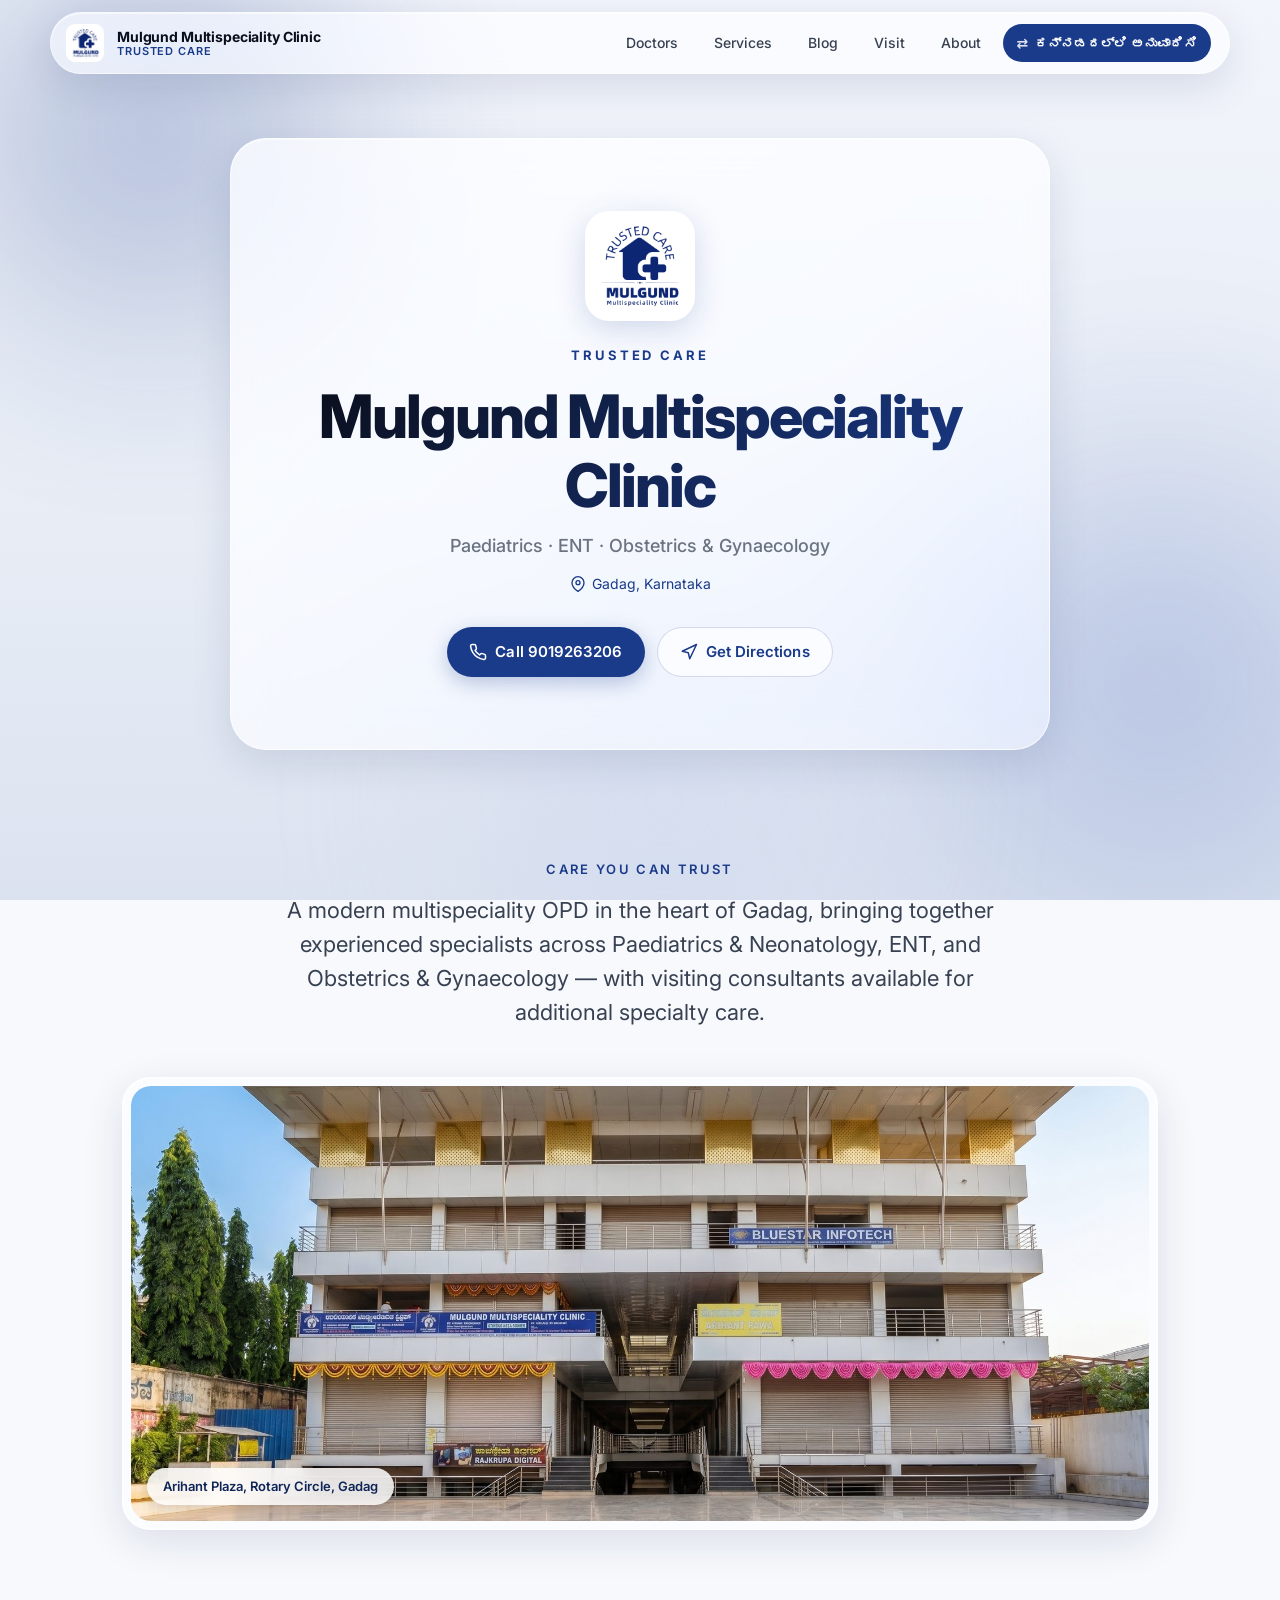
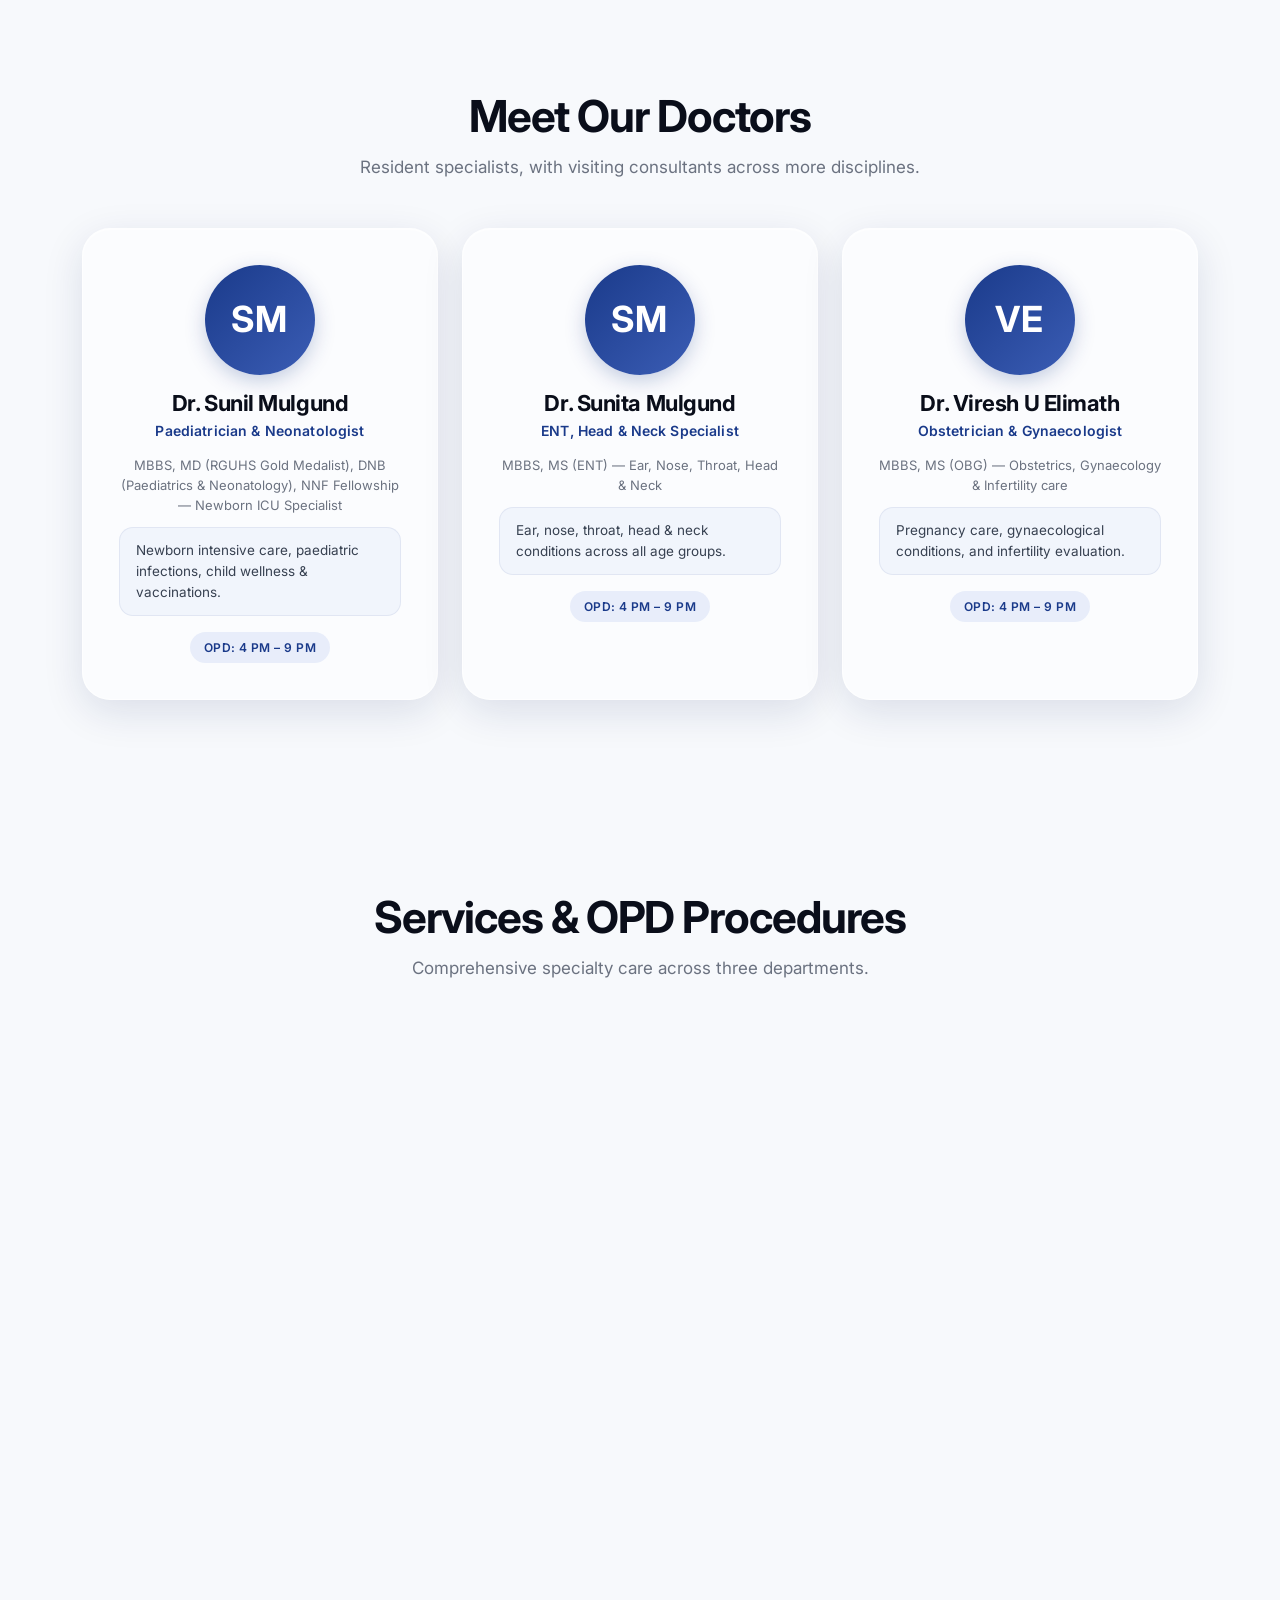
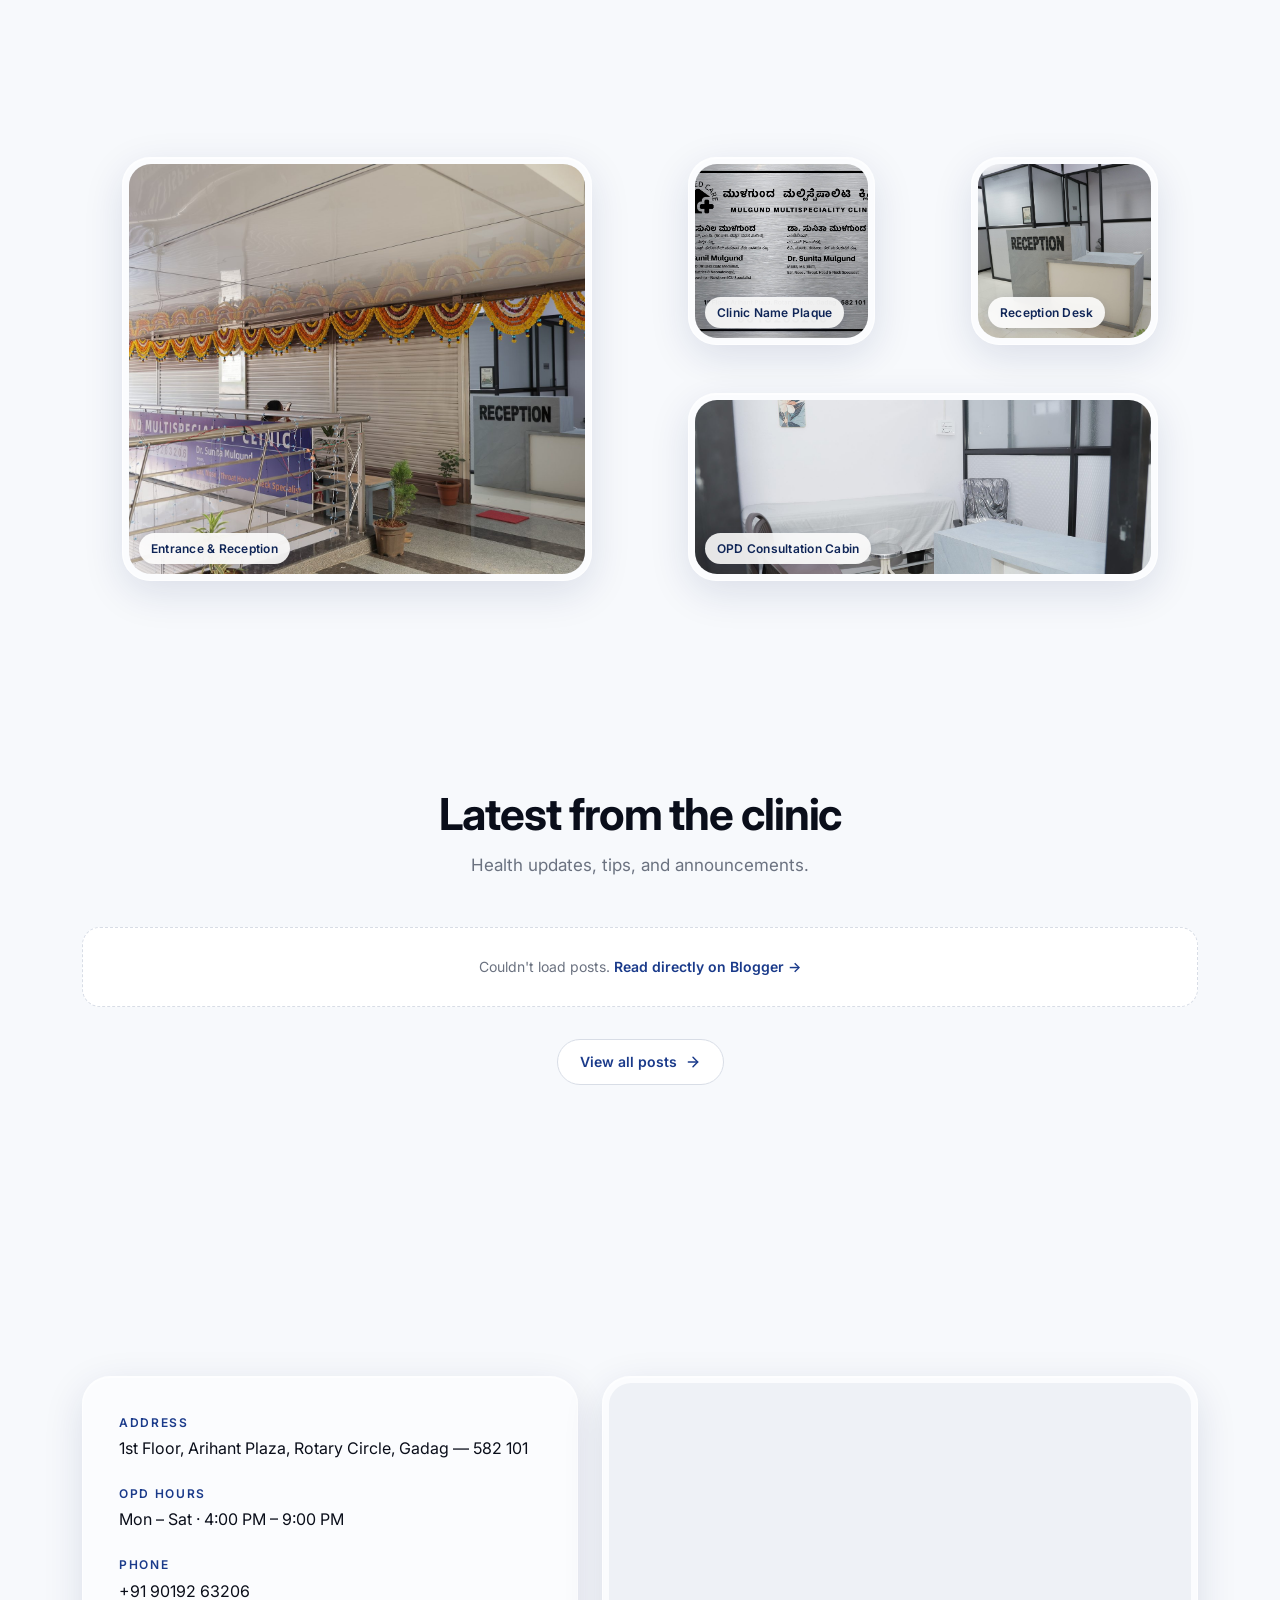
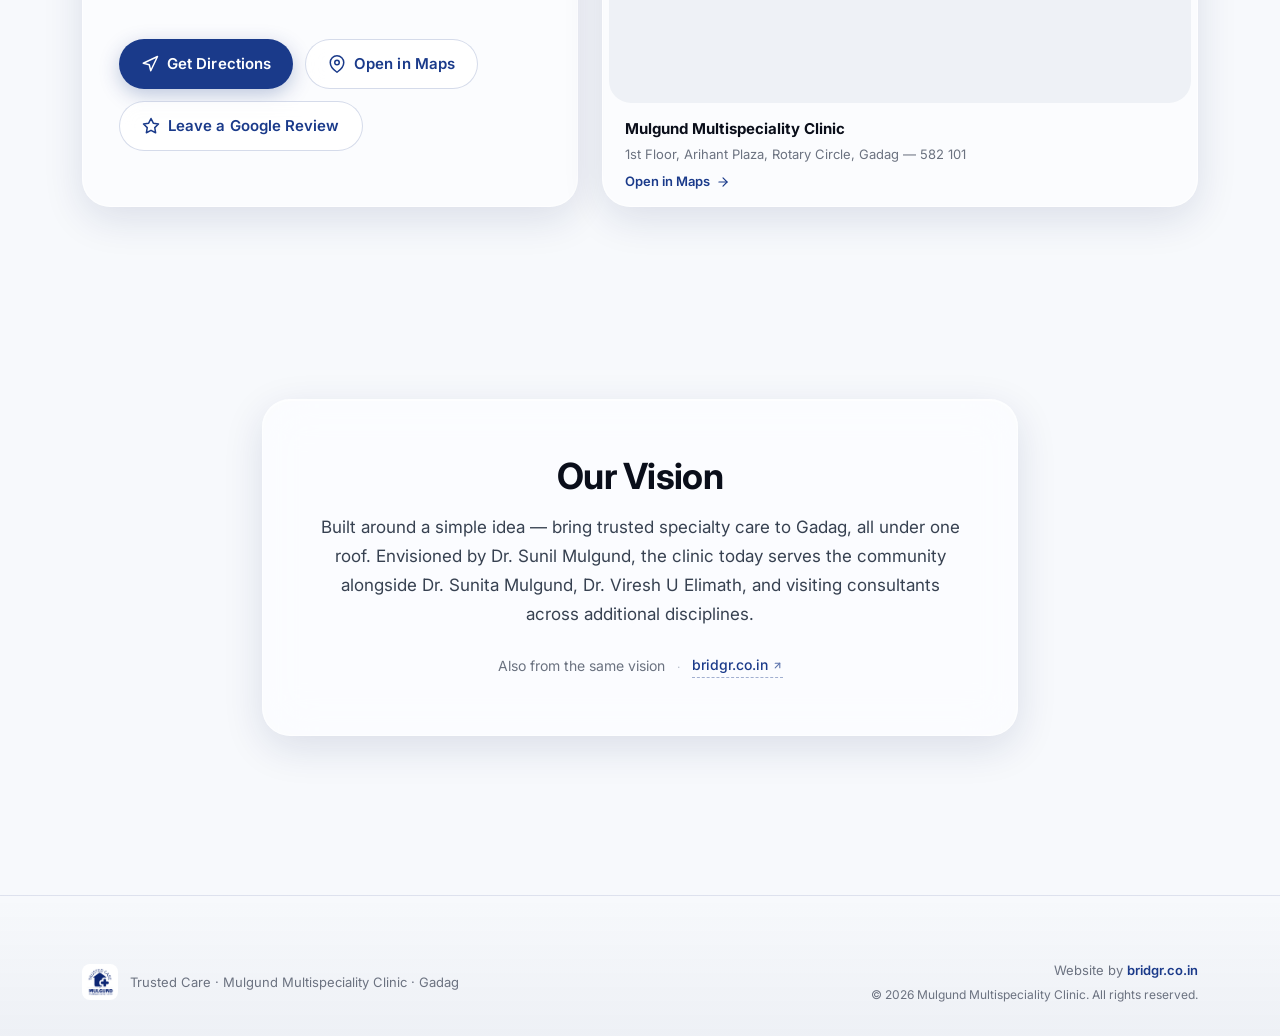
==== commit bbf81c94: "Fix [hidden] attribute being overridden by display:flex Class rules like .archive-filter { display: " ====
--- a/index.html
+++ b/index.html
@@ -14,8 +14,8 @@
   <link rel="preconnect" href="https://fonts.gstatic.com" crossorigin />
   <link href="https://fonts.googleapis.com/css2?family=Inter:wght@400;500;600;700;800&family=Noto+Sans+Kannada:wght@400;500;600;700;800&display=swap" rel="stylesheet" />
 
-  <link rel="stylesheet" href="assets/css/styles.css?v=9" />
-  <link rel="stylesheet" href="assets/css/blog.css?v=9" />
+  <link rel="stylesheet" href="assets/css/styles.css?v=10" />
+  <link rel="stylesheet" href="assets/css/blog.css?v=10" />
 </head>
 <body>
   <!-- Ambient gradient blobs for the frosted-glass backdrop -->
@@ -353,9 +353,9 @@
     <p class="lightbox-cap"></p>
   </div>
 
-  <script src="assets/i18n/translations.js?v=9"></script>
-  <script src="assets/js/main.js?v=9"></script>
-  <script src="assets/js/blog-feed.js?v=9"></script>
-  <script src="assets/js/blog-home.js?v=9"></script>
+  <script src="assets/i18n/translations.js?v=10"></script>
+  <script src="assets/js/main.js?v=10"></script>
+  <script src="assets/js/blog-feed.js?v=10"></script>
+  <script src="assets/js/blog-home.js?v=10"></script>
 </body>
 </html>
--- a/assets/css/styles.css
+++ b/assets/css/styles.css
@@ -52,6 +52,12 @@
 }
 
 /* ----------------------------- Reset ----------------------------- */
+
+/* The HTML [hidden] attribute should always win, regardless of any
+   display:flex / inline-flex / grid set on the same element. Browsers'
+   UA styles set [hidden] { display: none } but our class rules have
+   higher specificity, so we make this explicit. */
+[hidden] { display: none !important; }
 
 *,
 *::before,
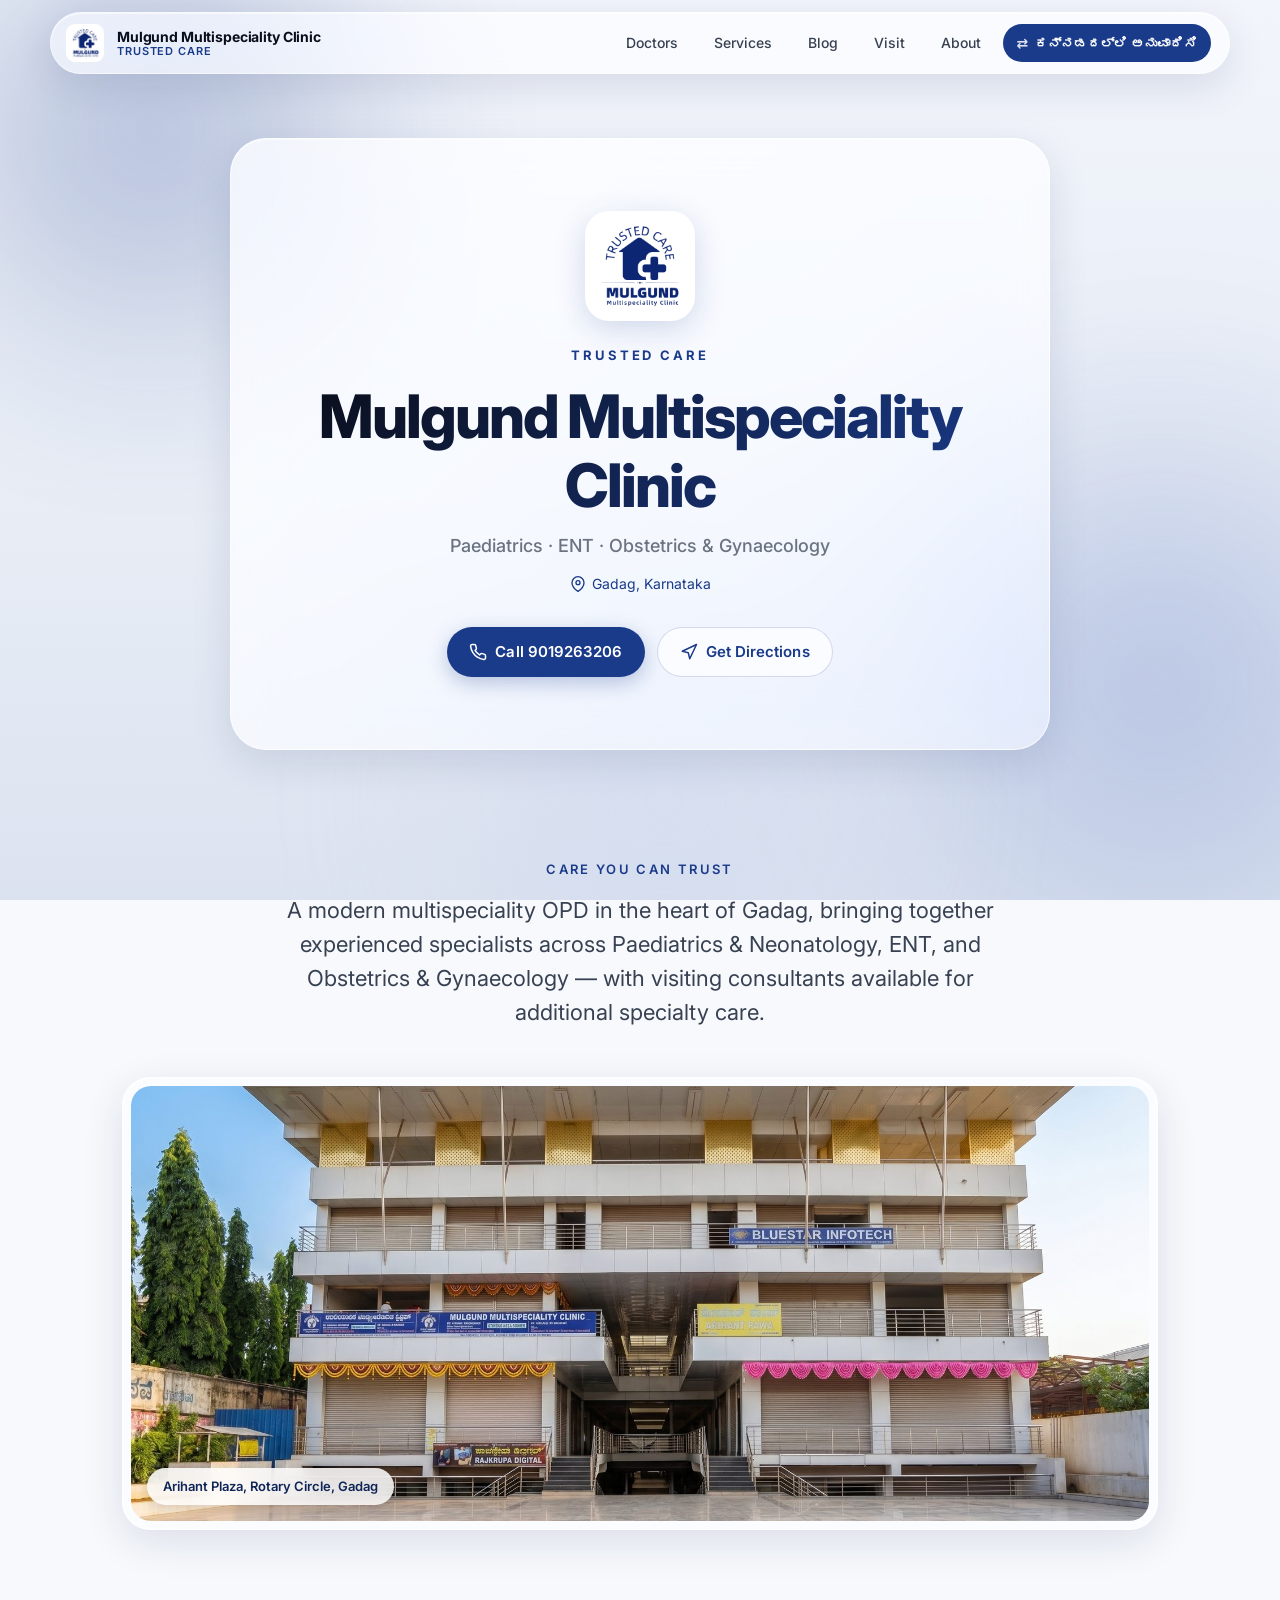
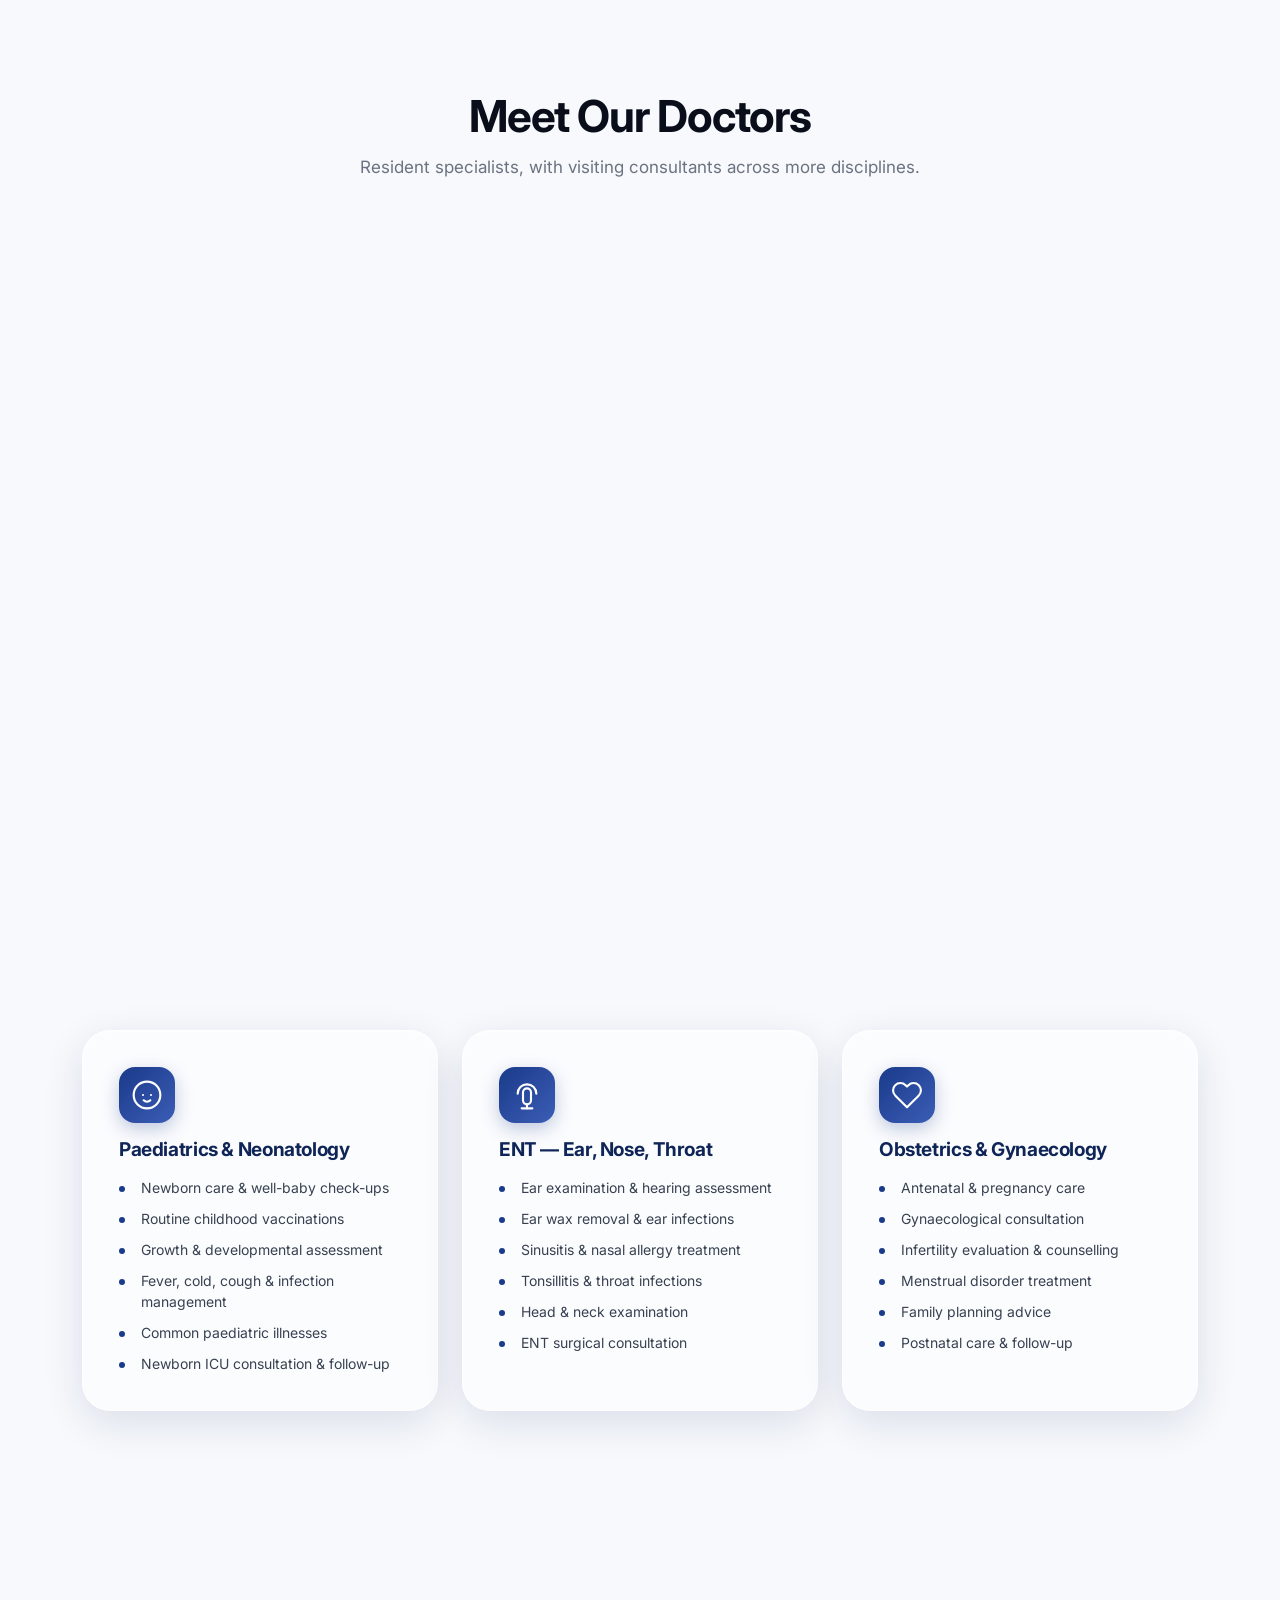
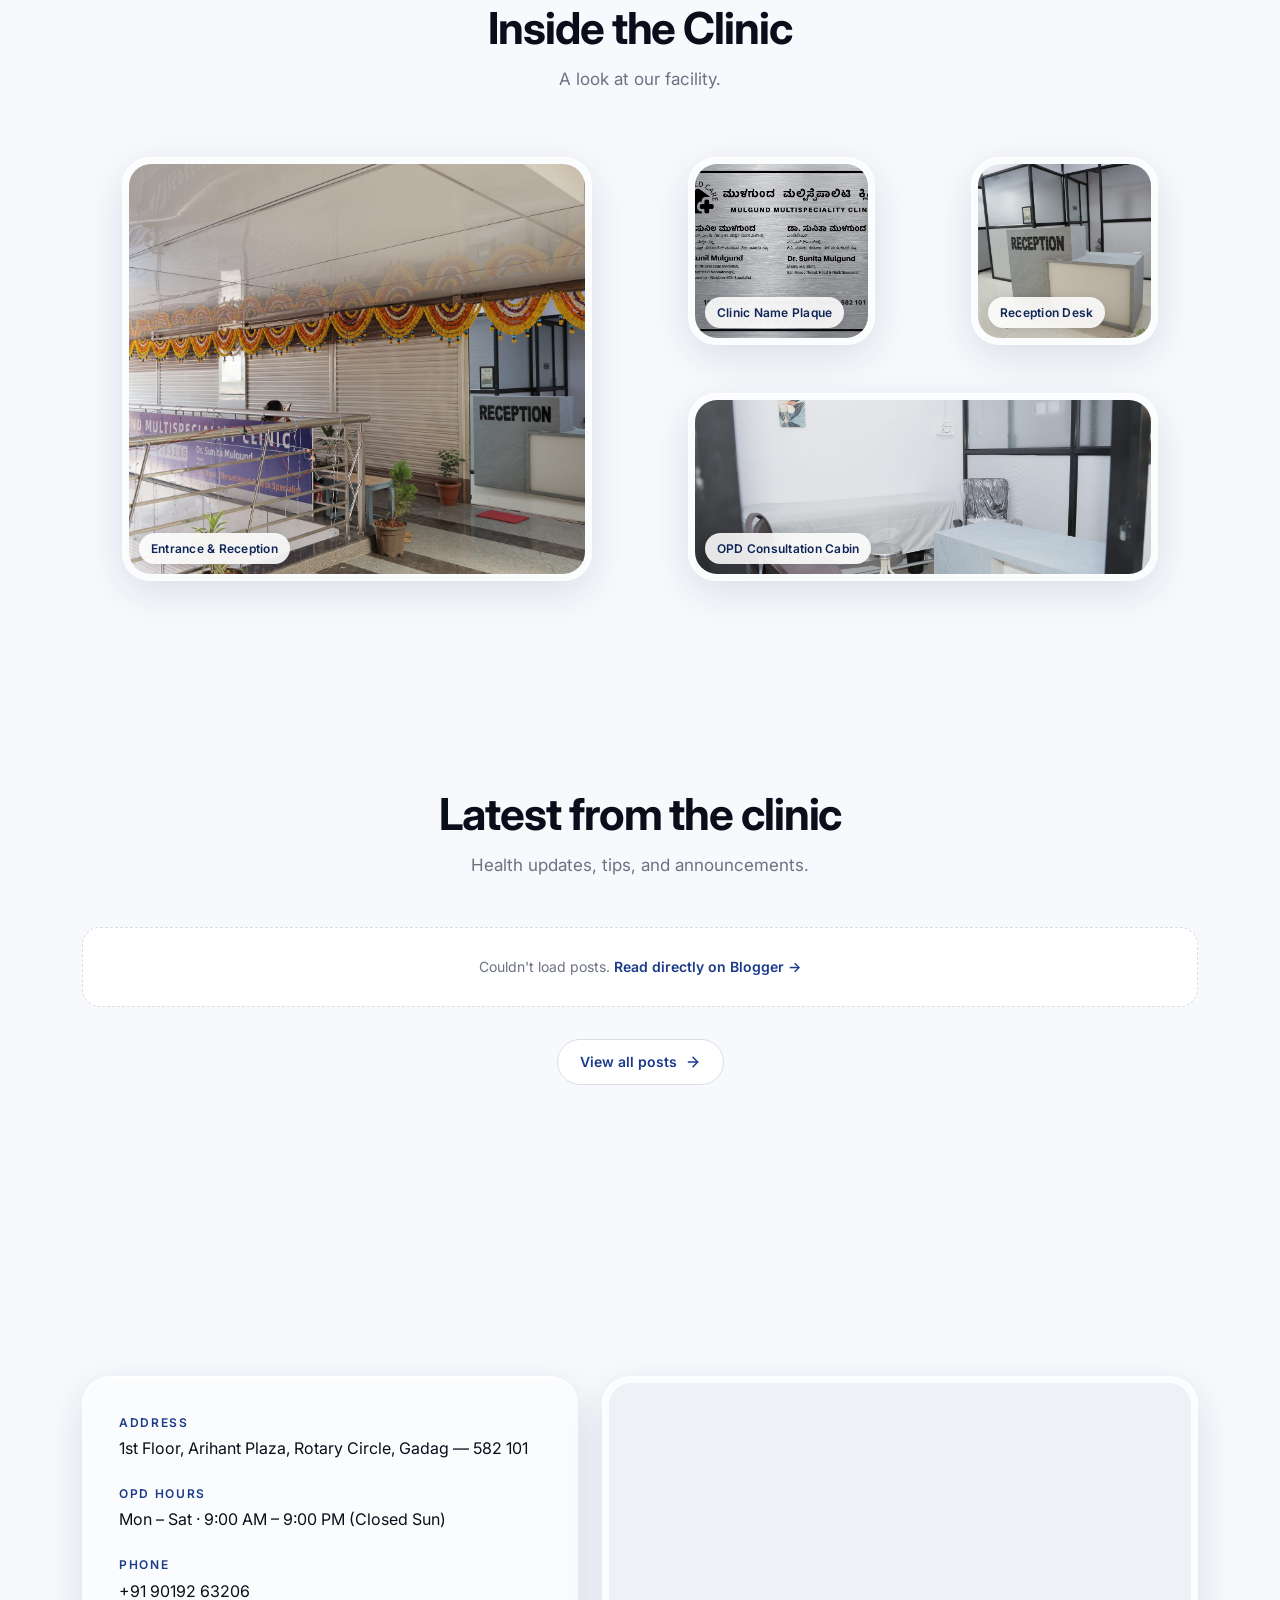
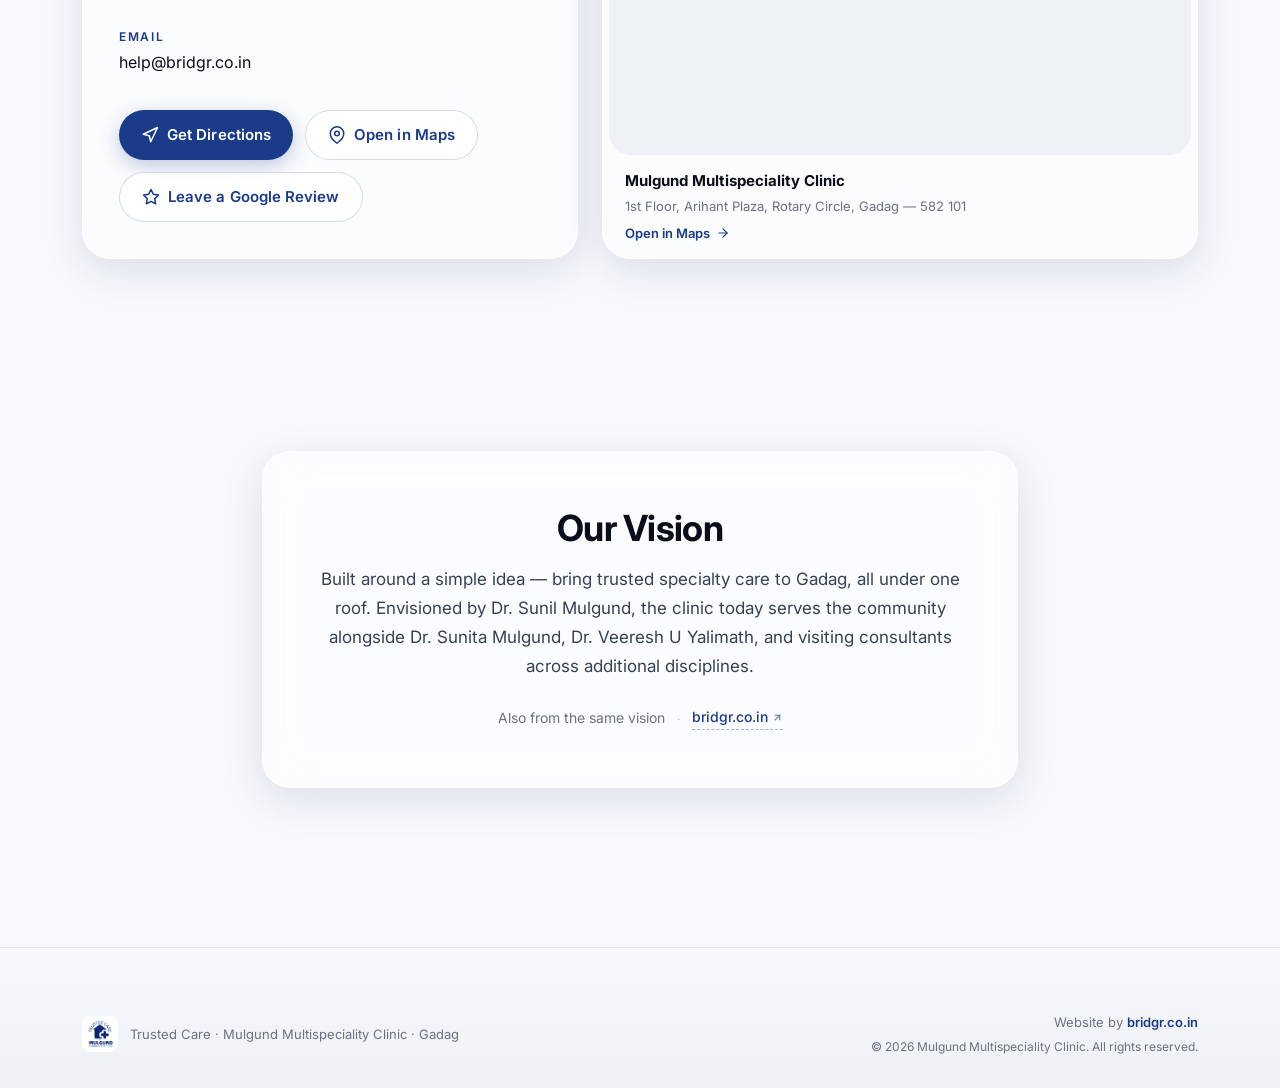
==== commit 3afb1f3f: "Update OPD hours to 9 AM–9 PM (Mon–Sat), correct Dr. Veeresh U Yalimath's name, add clinic email Co-" ====
--- a/index.html
+++ b/index.html
@@ -6,6 +6,55 @@
   <meta name="theme-color" content="#1a3a8a" />
   <meta name="description" data-i18n="meta.description" content="Mulgund Multispeciality Clinic in Gadag — Paediatrics, ENT, and Obstetrics & Gynaecology OPD. Trusted care from experienced specialists." />
   <title data-i18n="meta.title">Mulgund Multispeciality Clinic — Trusted Care · Gadag</title>
+
+  <!-- Canonical URL -->
+  <link rel="canonical" href="https://mmc.bridgr.co.in/" />
+
+  <!-- Open Graph -->
+  <meta property="og:type" content="website" />
+  <meta property="og:url" content="https://mmc.bridgr.co.in/" />
+  <meta property="og:title" content="Mulgund Multispeciality Clinic — Gadag" />
+  <meta property="og:description" content="Mulgund Multispeciality Clinic in Gadag — Paediatrics, ENT, and Obstetrics & Gynaecology OPD. Trusted care from experienced specialists." />
+  <meta property="og:image" content="https://mmc.bridgr.co.in/assets/images/logo.png" />
+  <meta property="og:locale" content="en_IN" />
+  <meta property="og:site_name" content="Mulgund Multispeciality Clinic" />
+
+  <!-- Twitter Card -->
+  <meta name="twitter:card" content="summary" />
+  <meta name="twitter:title" content="Mulgund Multispeciality Clinic — Gadag" />
+  <meta name="twitter:description" content="Paediatrics, ENT, and Obstetrics & Gynaecology OPD in Gadag, Karnataka." />
+  <meta name="twitter:image" content="https://mmc.bridgr.co.in/assets/images/logo.png" />
+
+  <!-- Extra SEO -->
+  <meta name="robots" content="index, follow" />
+  <meta name="keywords" content="Mulgund Multispeciality Clinic, Gadag clinic, paediatrics Gadag, ENT Gadag, gynaecology Gadag, OPD Gadag, doctor Gadag Karnataka" />
+  <meta name="geo.region" content="IN-KA" />
+  <meta name="geo.placename" content="Gadag, Karnataka" />
+
+  <!-- Structured Data: Local Medical Clinic -->
+  <script type="application/ld+json">
+  {
+    "@context": "https://schema.org",
+    "@type": "MedicalClinic",
+    "name": "Mulgund Multispeciality Clinic",
+    "url": "https://mmc.bridgr.co.in/",
+    "logo": "https://mmc.bridgr.co.in/assets/images/logo.png",
+    "description": "Multispeciality OPD clinic in Gadag offering Paediatrics, ENT, and Obstetrics & Gynaecology services.",
+    "address": {
+      "@type": "PostalAddress",
+      "addressLocality": "Gadag",
+      "addressRegion": "Karnataka",
+      "addressCountry": "IN"
+    },
+    "geo": {
+      "@type": "GeoCoordinates",
+      "latitude": 15.429396291679899,
+      "longitude": 75.63593543987065
+    },
+    "medicalSpecialty": ["Pediatrics", "Otolaryngology", "Obstetrics and Gynecology"],
+    "hasMap": "https://www.google.com/maps?q=15.429396291679899,75.63593543987065"
+  }
+  </script>
 
   <link rel="icon" type="image/png" href="assets/images/logo.png" />
   <link rel="apple-touch-icon" href="assets/images/logo.png" />
@@ -119,7 +168,7 @@
             <p class="doctor-spec" data-i18n="doctors.sunil.spec">Paediatrician &amp; Neonatologist</p>
             <p class="doctor-quals" data-i18n="doctors.sunil.quals">MBBS, MD (RGUHS Gold Medalist), DNB (Paediatrics &amp; Neonatology), NNF Fellowship — Newborn ICU Specialist</p>
             <p class="doctor-focus" data-i18n="doctors.sunil.focus">Newborn intensive care, paediatric infections, child wellness &amp; vaccinations.</p>
-            <p class="doctor-hours" data-i18n="doctors.hours">OPD: 4 PM – 9 PM</p>
+            <p class="doctor-hours" data-i18n="doctors.hours">OPD: 9 AM – 9 PM</p>
           </article>
 
           <article class="card glass doctor-card">
@@ -131,7 +180,7 @@
             <p class="doctor-spec" data-i18n="doctors.sunita.spec">ENT, Head &amp; Neck Specialist</p>
             <p class="doctor-quals" data-i18n="doctors.sunita.quals">MBBS, MS (ENT) — Ear, Nose, Throat, Head &amp; Neck</p>
             <p class="doctor-focus" data-i18n="doctors.sunita.focus">Ear, nose, throat, head &amp; neck conditions across all age groups.</p>
-            <p class="doctor-hours" data-i18n="doctors.hours">OPD: 4 PM – 9 PM</p>
+            <p class="doctor-hours" data-i18n="doctors.hours">OPD: 9 AM – 9 PM</p>
           </article>
 
           <article class="card glass doctor-card">
@@ -139,11 +188,11 @@
               <img src="assets/images/dr-viresh.jpg" alt="" onerror="this.style.display='none'" />
               <span class="avatar-fallback">VE</span>
             </div>
-            <h3 class="doctor-name" data-i18n="doctors.viresh.name">Dr. Viresh U Elimath</h3>
+            <h3 class="doctor-name" data-i18n="doctors.viresh.name">Dr. Veeresh U Yalimath</h3>
             <p class="doctor-spec" data-i18n="doctors.viresh.spec">Obstetrician &amp; Gynaecologist</p>
             <p class="doctor-quals" data-i18n="doctors.viresh.quals">MBBS, MS (OBG) — Obstetrics, Gynaecology &amp; Infertility care</p>
             <p class="doctor-focus" data-i18n="doctors.viresh.focus">Pregnancy care, gynaecological conditions, and infertility evaluation.</p>
-            <p class="doctor-hours" data-i18n="doctors.hours">OPD: 4 PM – 9 PM</p>
+            <p class="doctor-hours" data-i18n="doctors.hours">OPD: 9 AM – 9 PM</p>
           </article>
         </div>
       </div>
@@ -257,12 +306,18 @@
             </div>
             <div class="info-row">
               <span class="info-label" data-i18n="visit.hoursLabel">OPD Hours</span>
-              <p class="info-value" data-i18n="visit.hours">Mon – Sat · 4:00 PM – 9:00 PM</p>
+              <p class="info-value" data-i18n="visit.hours">Mon – Sat · 9:00 AM – 9:00 PM (Closed Sun)</p>
             </div>
             <div class="info-row">
               <span class="info-label" data-i18n="visit.phoneLabel">Phone</span>
               <p class="info-value">
                 <a href="tel:+919019263206" data-i18n="visit.phone">+91 90192 63206</a>
+              </p>
+            </div>
+            <div class="info-row">
+              <span class="info-label" data-i18n="visit.emailLabel">Email</span>
+              <p class="info-value">
+                <a href="mailto:help@bridgr.co.in" data-i18n="visit.email">help@bridgr.co.in</a>
               </p>
             </div>
 
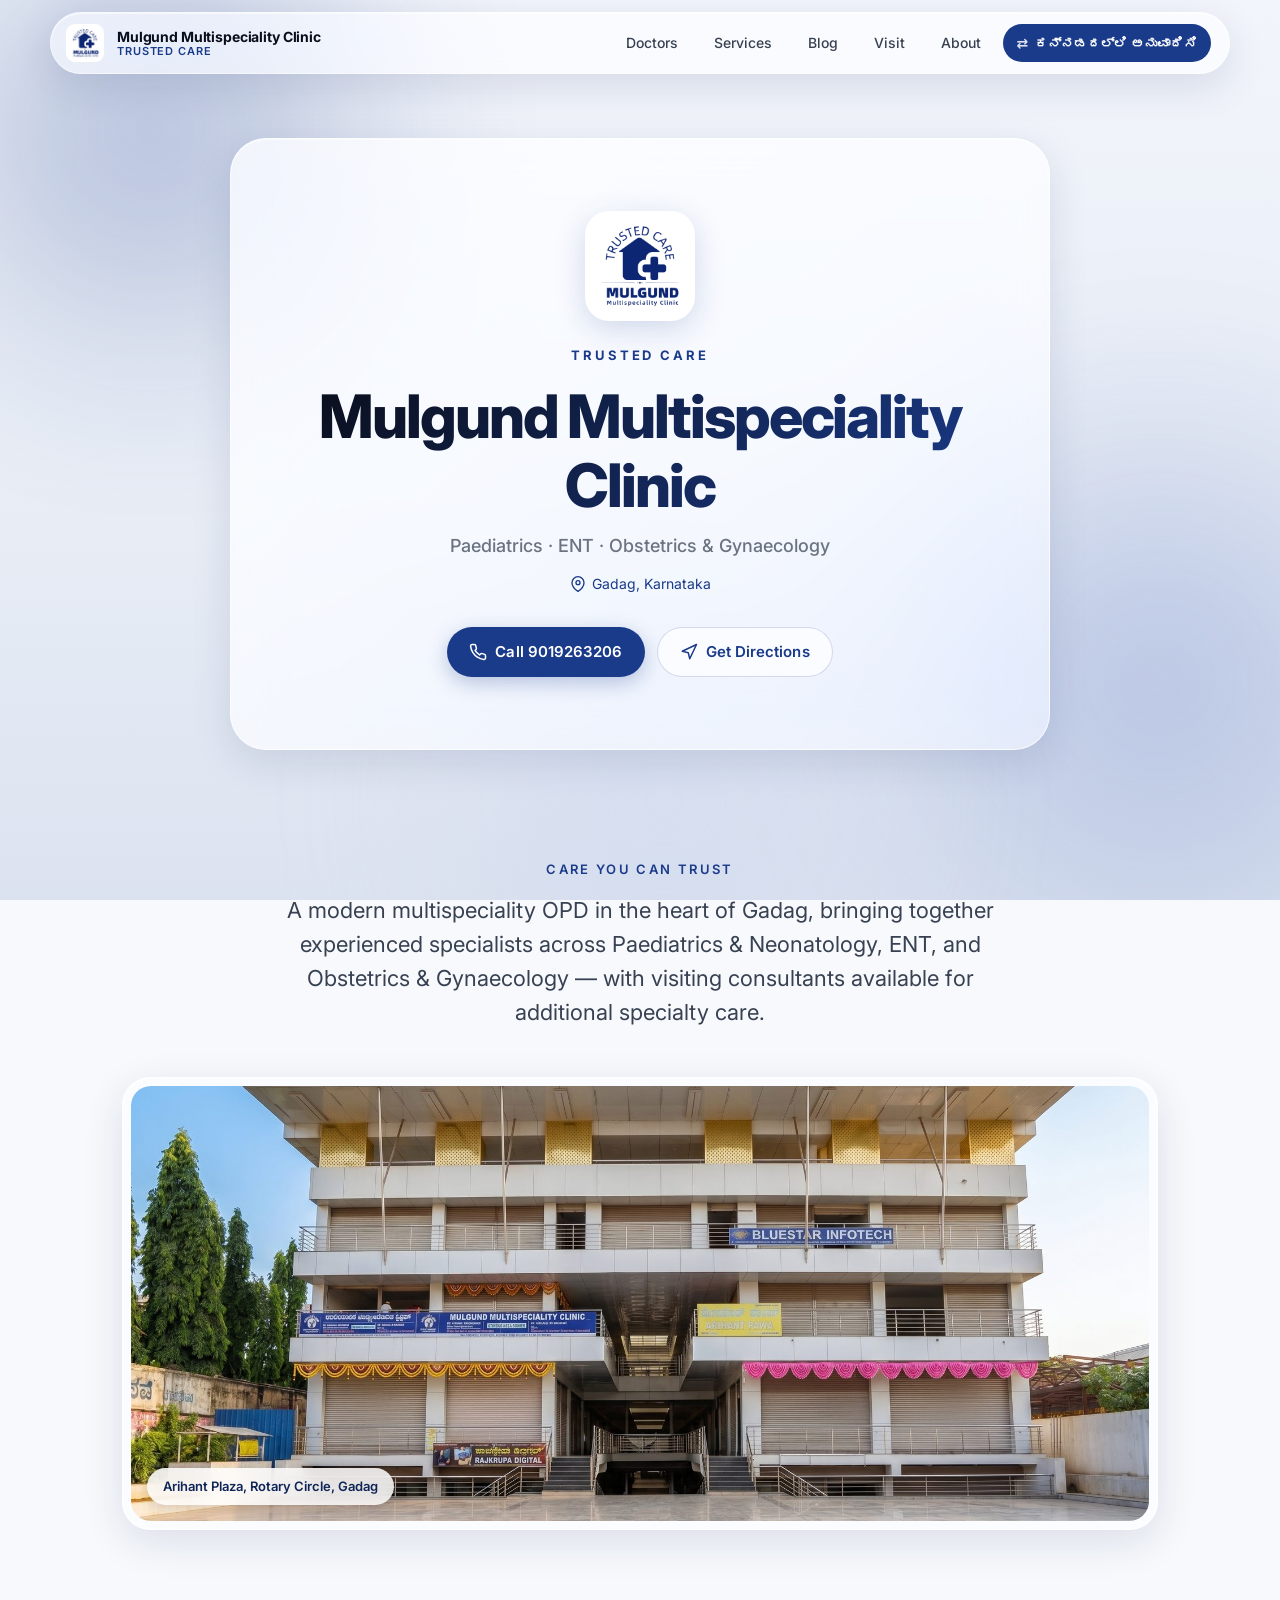
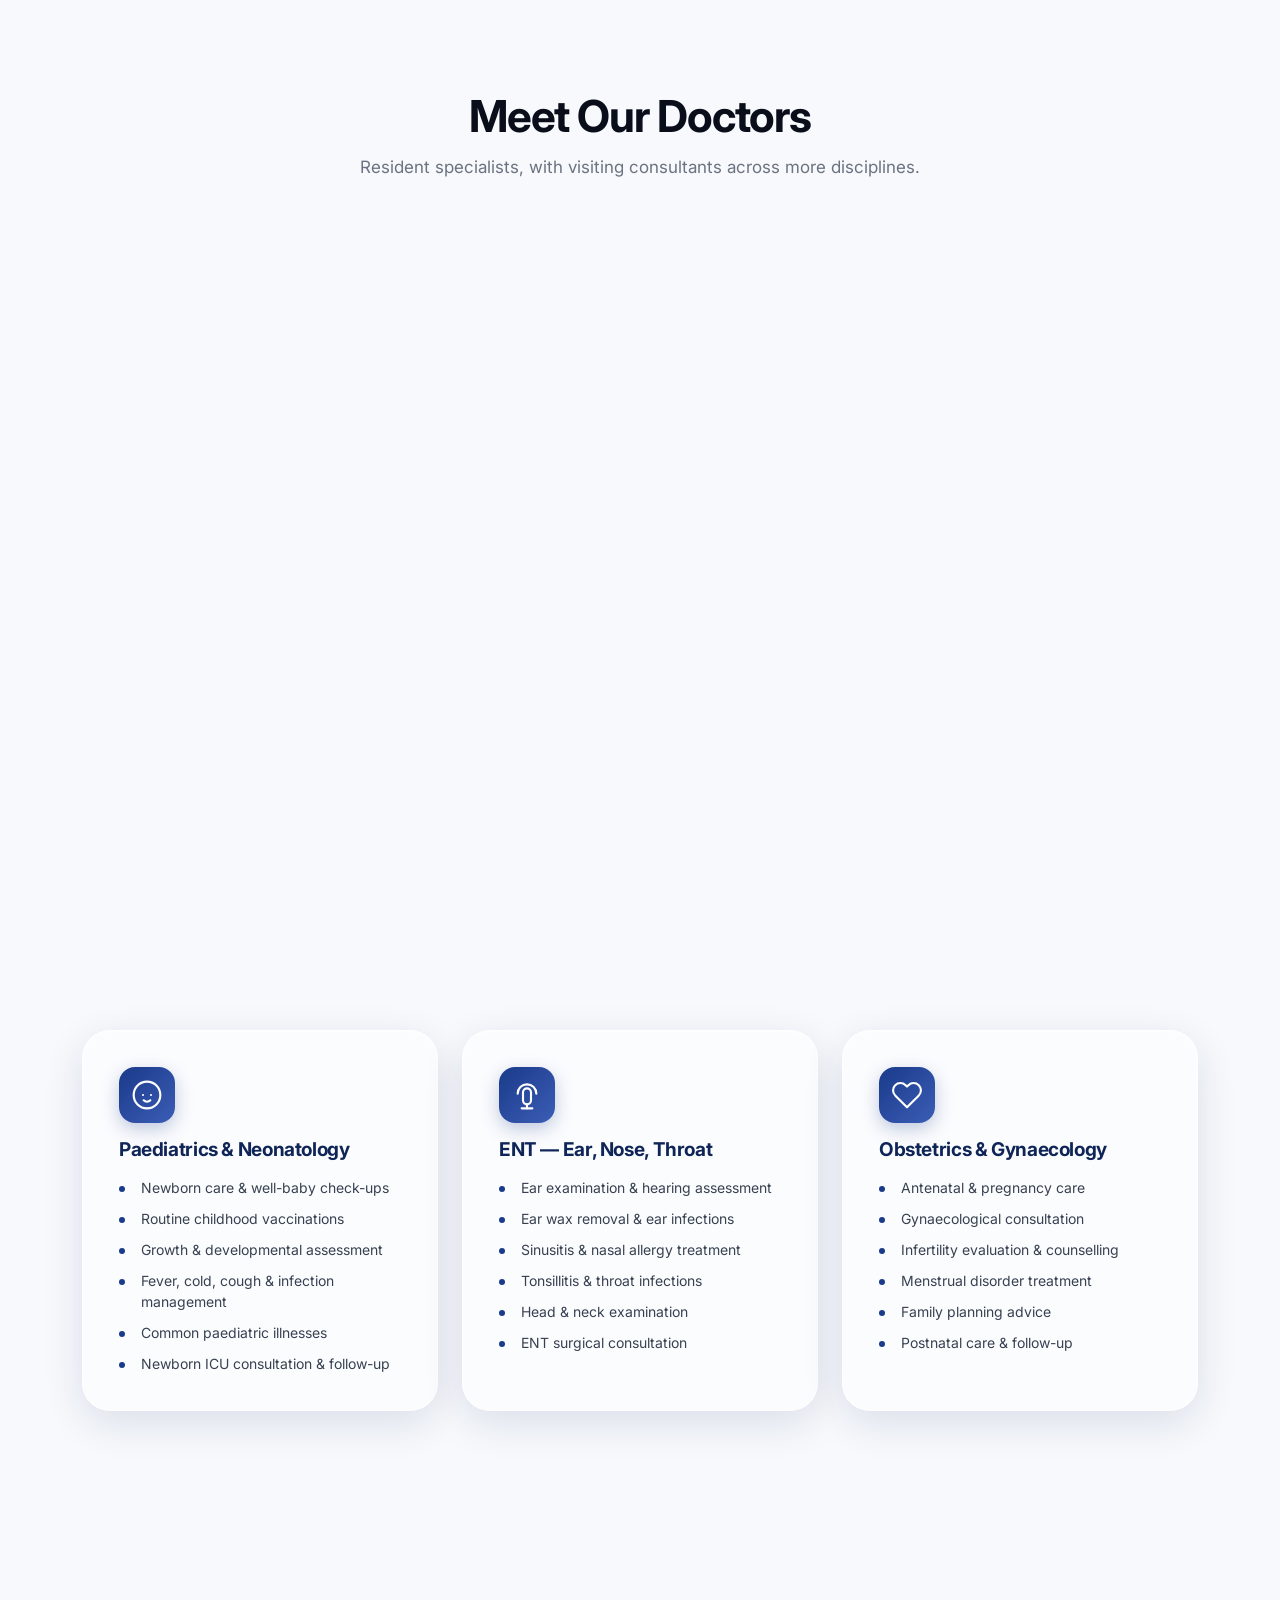
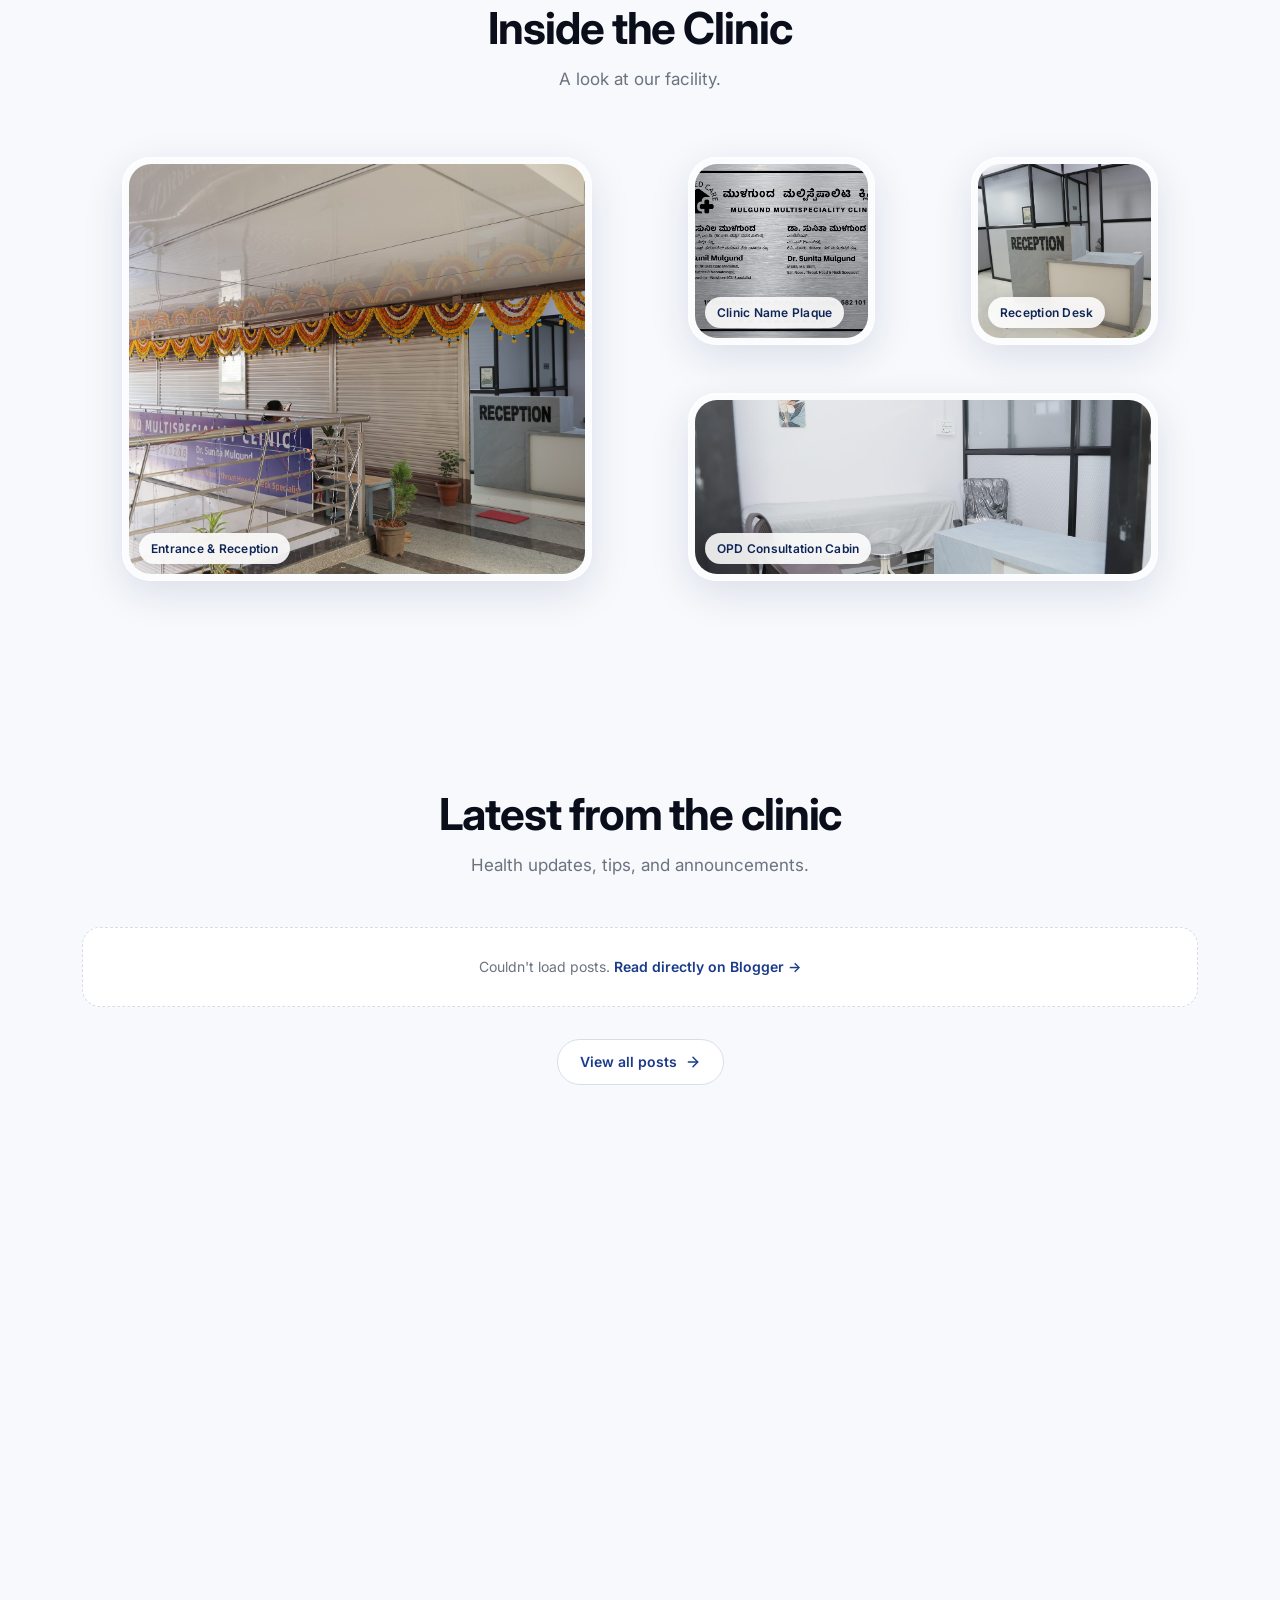
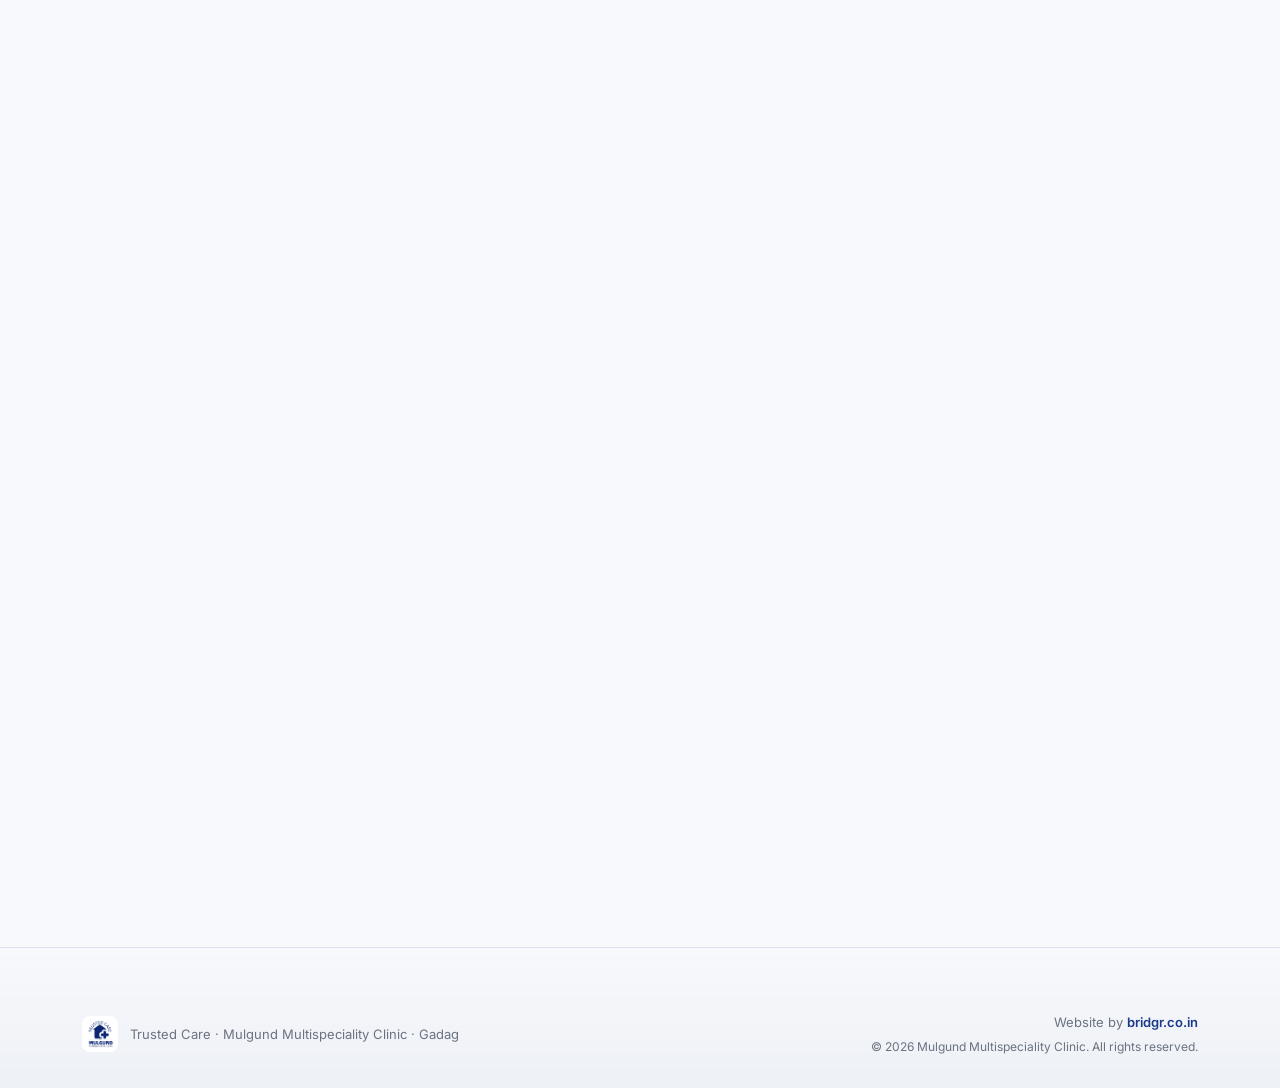
==== commit 84cc3671: "Add animated website visitor counter at page end Server-side count via Abacus (free, no-auth); count" ====
--- a/index.html
+++ b/index.html
@@ -63,8 +63,8 @@
   <link rel="preconnect" href="https://fonts.gstatic.com" crossorigin />
   <link href="https://fonts.googleapis.com/css2?family=Inter:wght@400;500;600;700;800&family=Noto+Sans+Kannada:wght@400;500;600;700;800&display=swap" rel="stylesheet" />
 
-  <link rel="stylesheet" href="assets/css/styles.css?v=10" />
-  <link rel="stylesheet" href="assets/css/blog.css?v=10" />
+  <link rel="stylesheet" href="assets/css/styles.css?v=11" />
+  <link rel="stylesheet" href="assets/css/blog.css?v=11" />
 </head>
 <body>
   <!-- Ambient gradient blobs for the frosted-glass backdrop -->
@@ -378,6 +378,14 @@
       </div>
     </section>
 
+    <!-- ============== VISITOR COUNT ============== -->
+    <section class="visitor-count reveal" aria-label="Website visitors">
+      <div class="container visitor-inner">
+        <span class="visitor-number" id="visitor-count" aria-live="polite">—</span>
+        <span class="visitor-label" data-i18n="visit.visitorsLabel">Visitors so far</span>
+      </div>
+    </section>
+
   </main>
 
   <!-- ============== FOOTER ============== -->
@@ -408,9 +416,9 @@
     <p class="lightbox-cap"></p>
   </div>
 
-  <script src="assets/i18n/translations.js?v=10"></script>
-  <script src="assets/js/main.js?v=10"></script>
-  <script src="assets/js/blog-feed.js?v=10"></script>
-  <script src="assets/js/blog-home.js?v=10"></script>
+  <script src="assets/i18n/translations.js?v=11"></script>
+  <script src="assets/js/main.js?v=11"></script>
+  <script src="assets/js/blog-feed.js?v=11"></script>
+  <script src="assets/js/blog-home.js?v=11"></script>
 </body>
 </html>
--- a/assets/css/styles.css
+++ b/assets/css/styles.css
@@ -1198,3 +1198,33 @@
   }
   html { scroll-behavior: auto; }
 }
+
+/* ============== VISITOR COUNT ============== */
+.visitor-count {
+  padding: var(--space-9) var(--space-5);
+  text-align: center;
+}
+.visitor-inner {
+  display: flex;
+  flex-direction: column;
+  align-items: center;
+  gap: var(--space-3);
+}
+.visitor-number {
+  font-weight: 800;
+  line-height: 1;
+  font-size: clamp(3.5rem, 12vw, 8rem);
+  letter-spacing: -0.02em;
+  background: linear-gradient(135deg, var(--navy) 0%, var(--navy-soft) 100%);
+  -webkit-background-clip: text;
+  background-clip: text;
+  color: transparent;
+  font-variant-numeric: tabular-nums;
+}
+.visitor-label {
+  font-size: clamp(0.9rem, 2.5vw, 1.15rem);
+  font-weight: 600;
+  letter-spacing: 0.04em;
+  text-transform: uppercase;
+  color: var(--grey-500);
+}
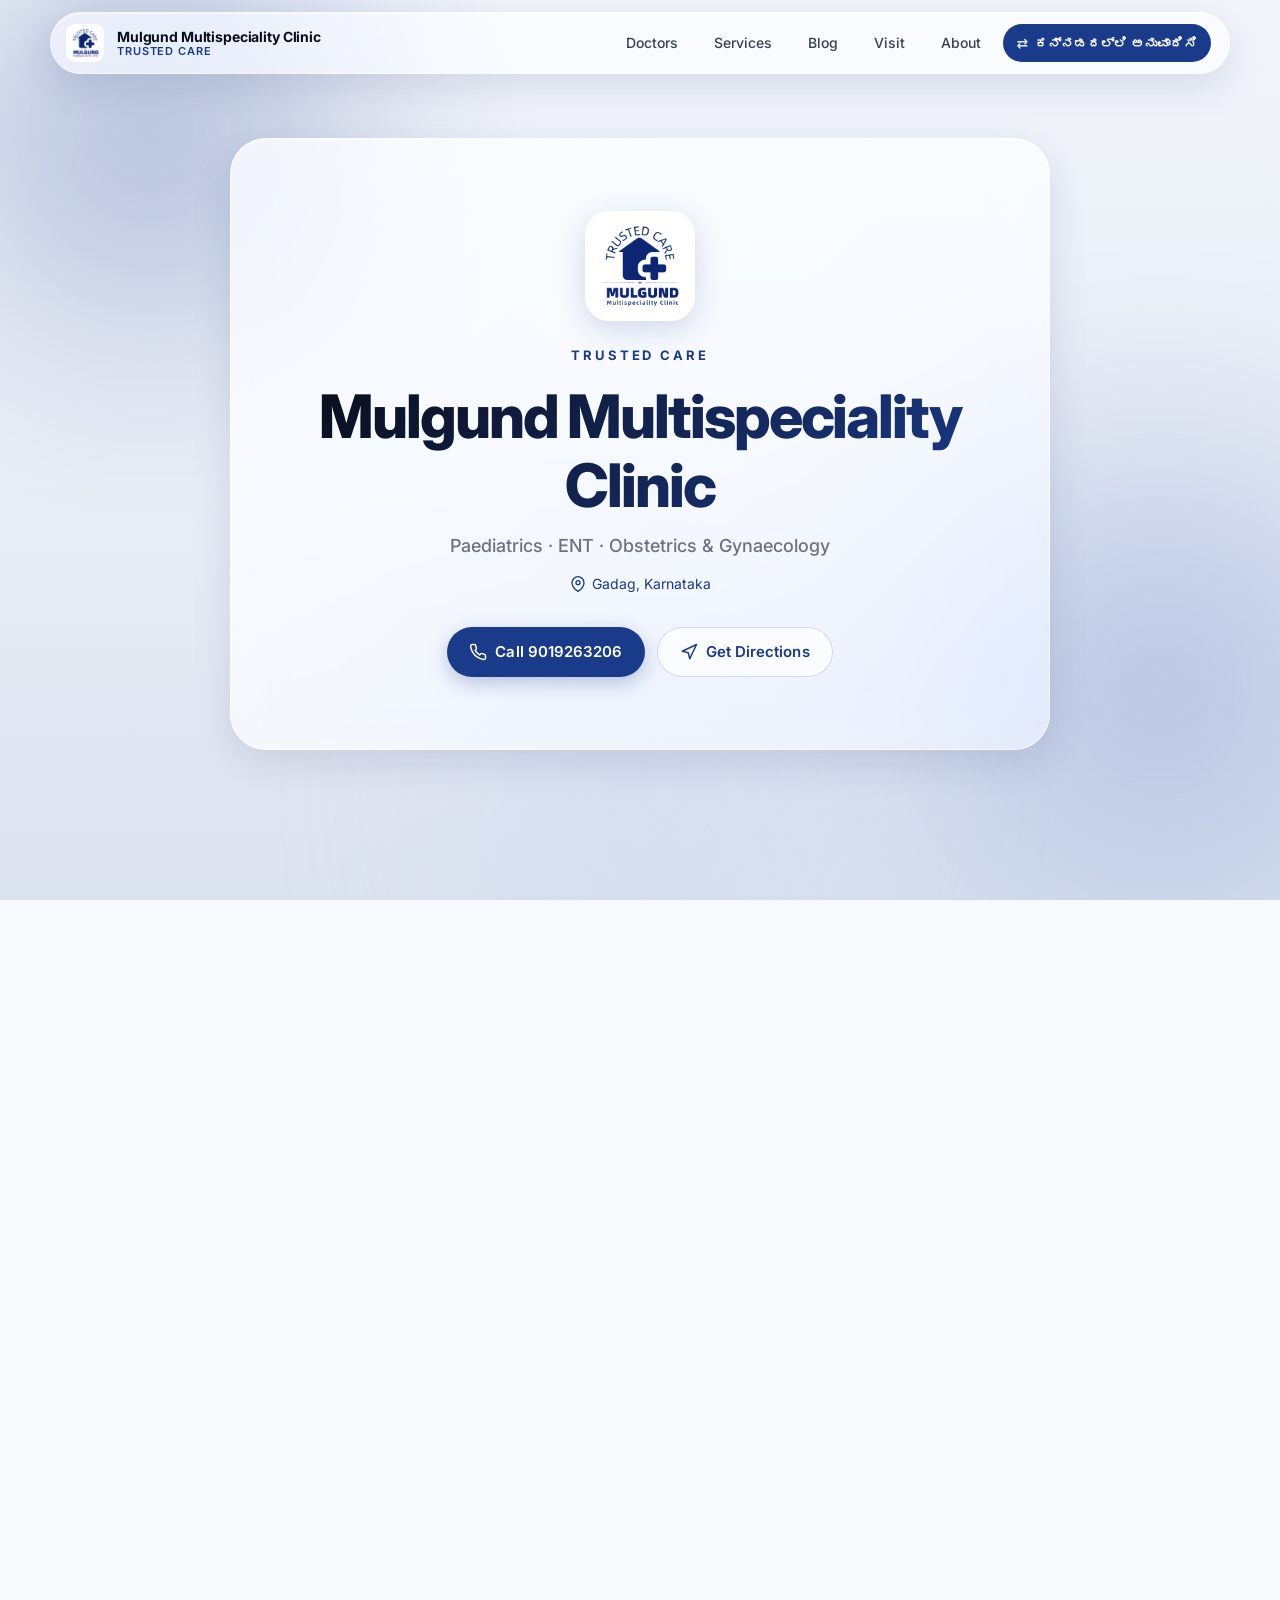
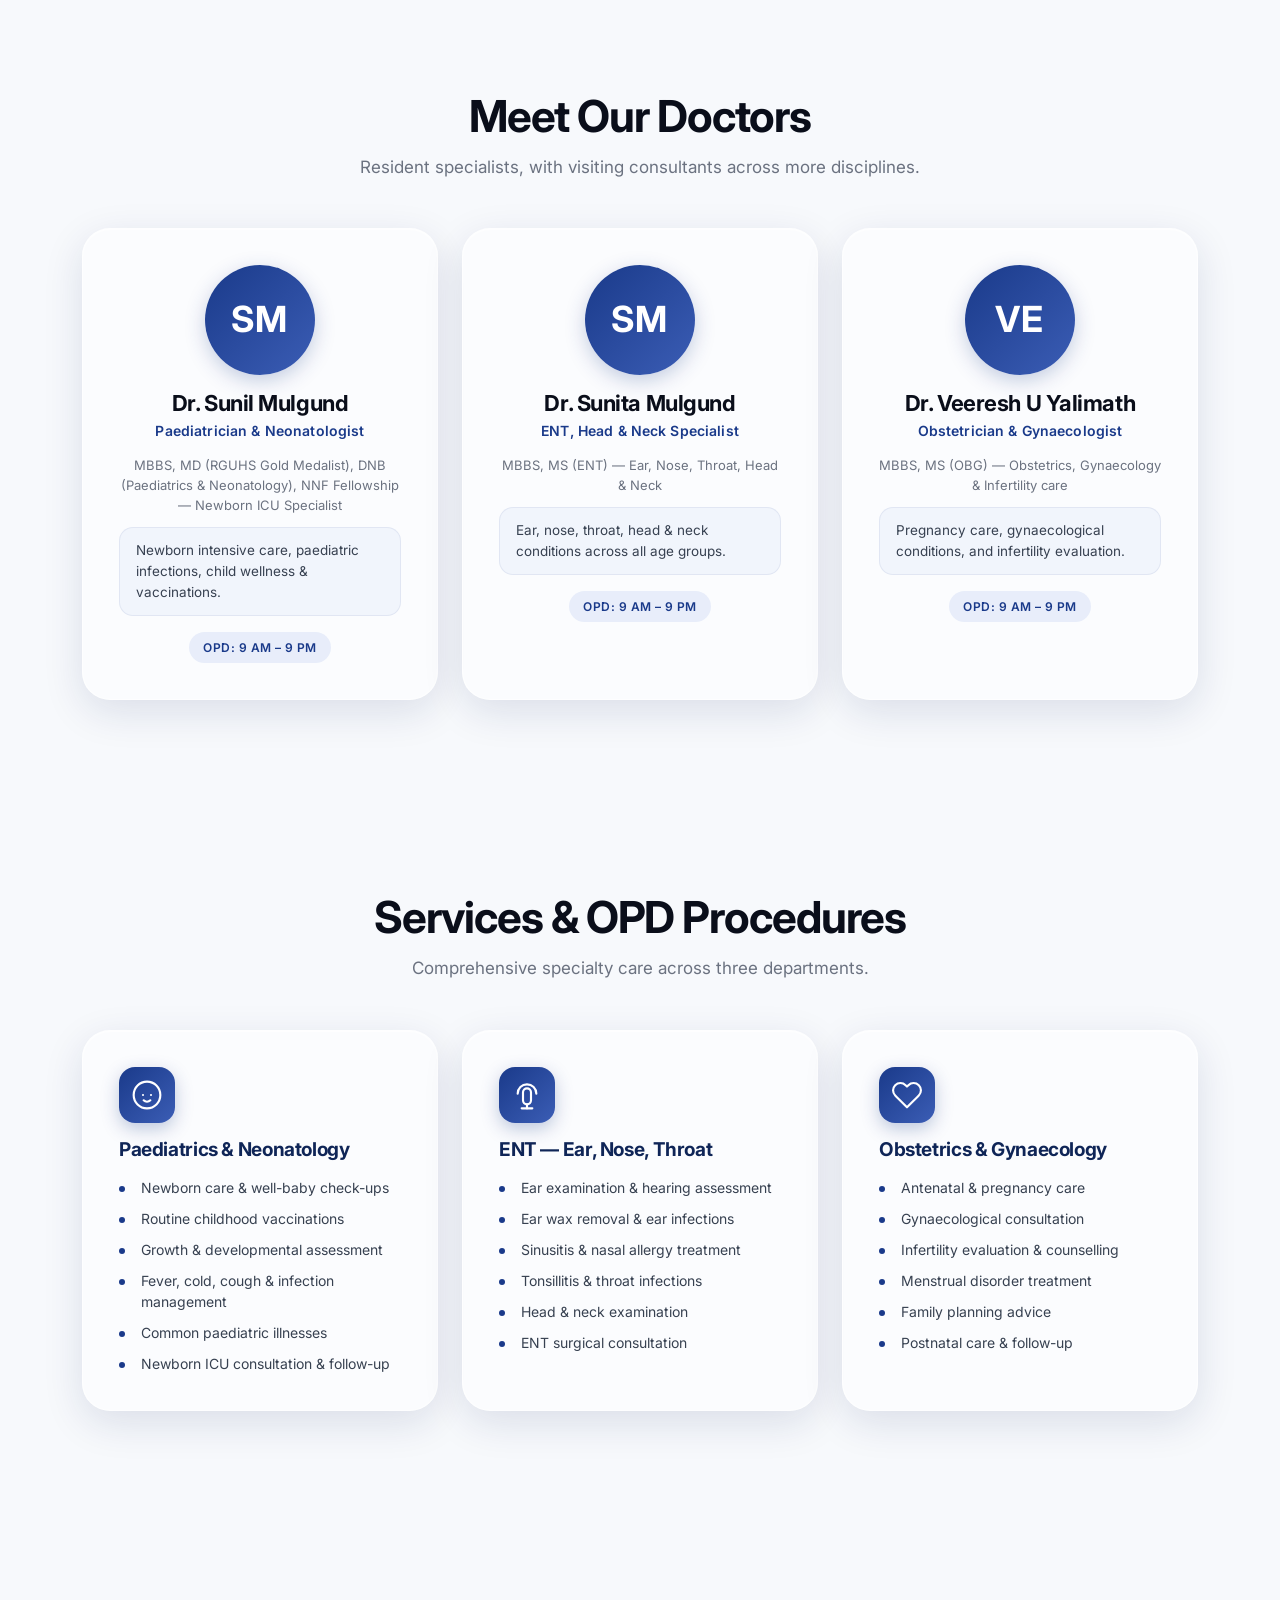
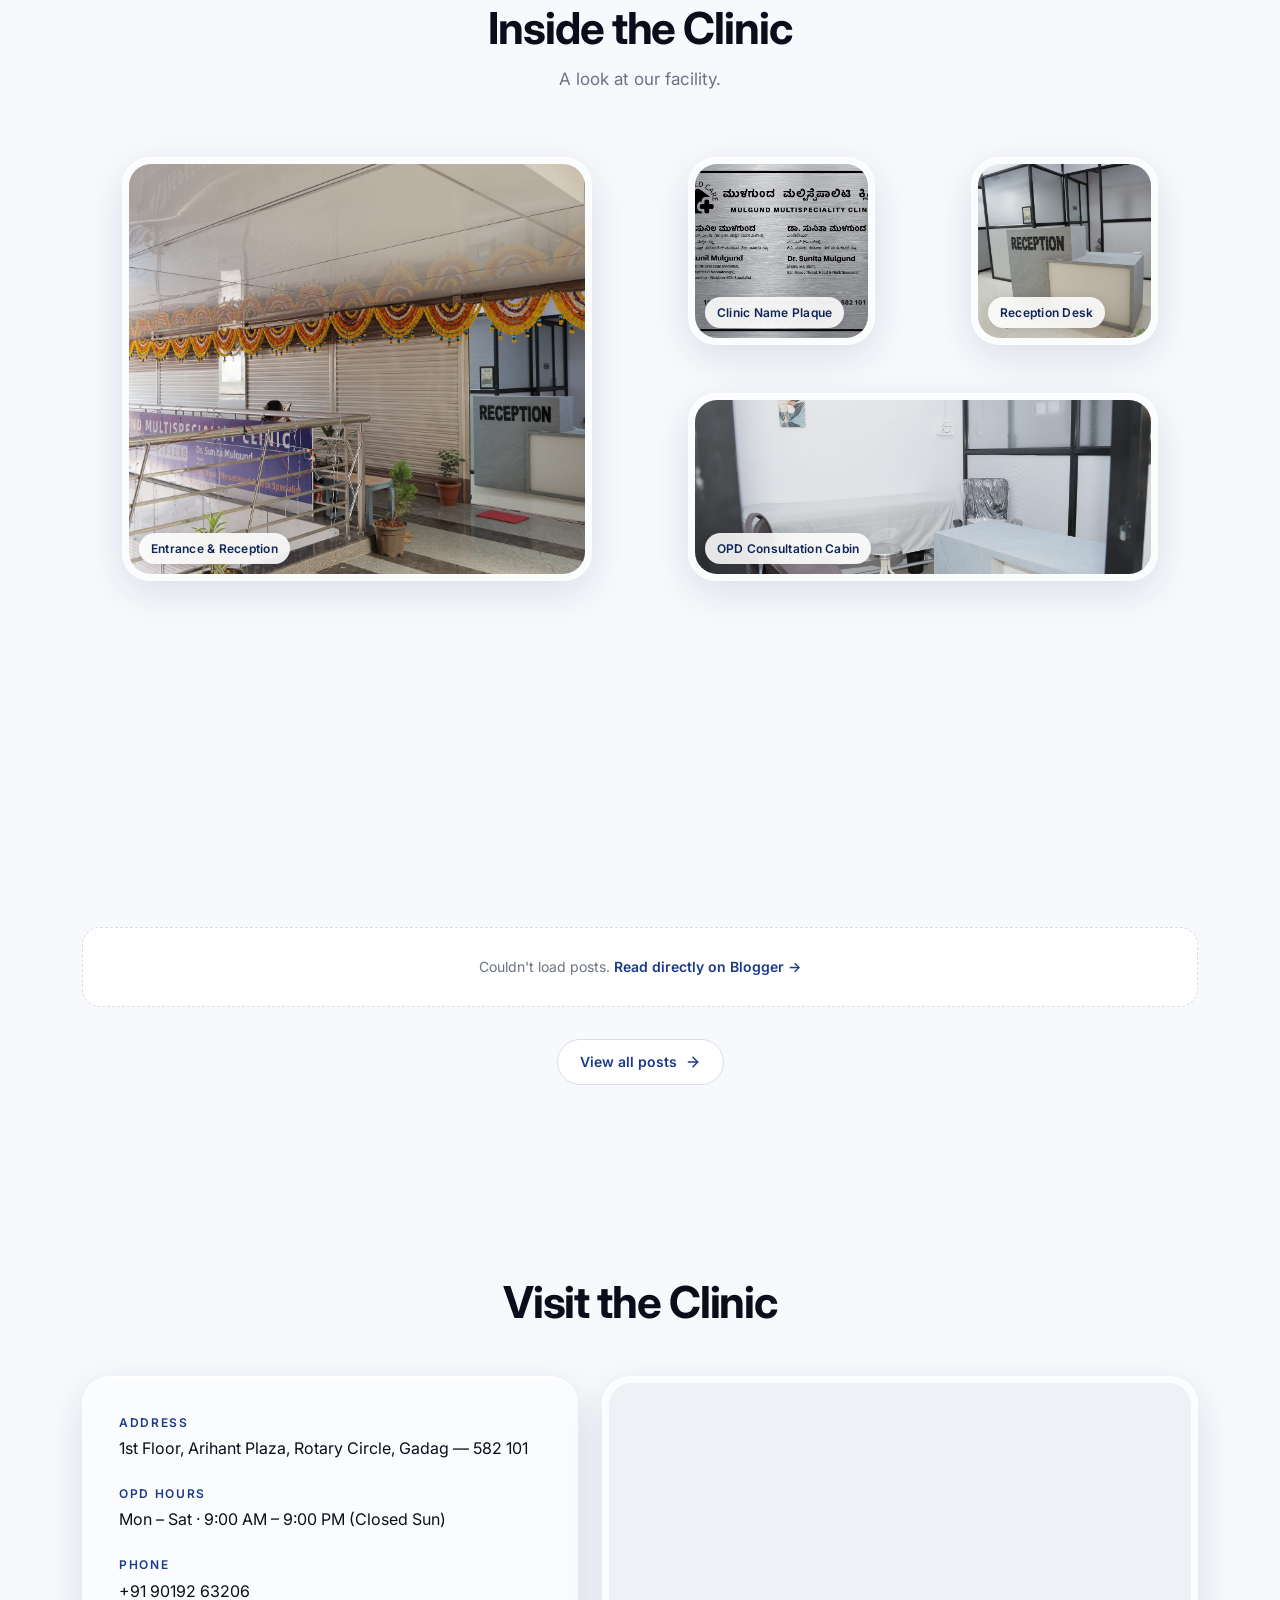
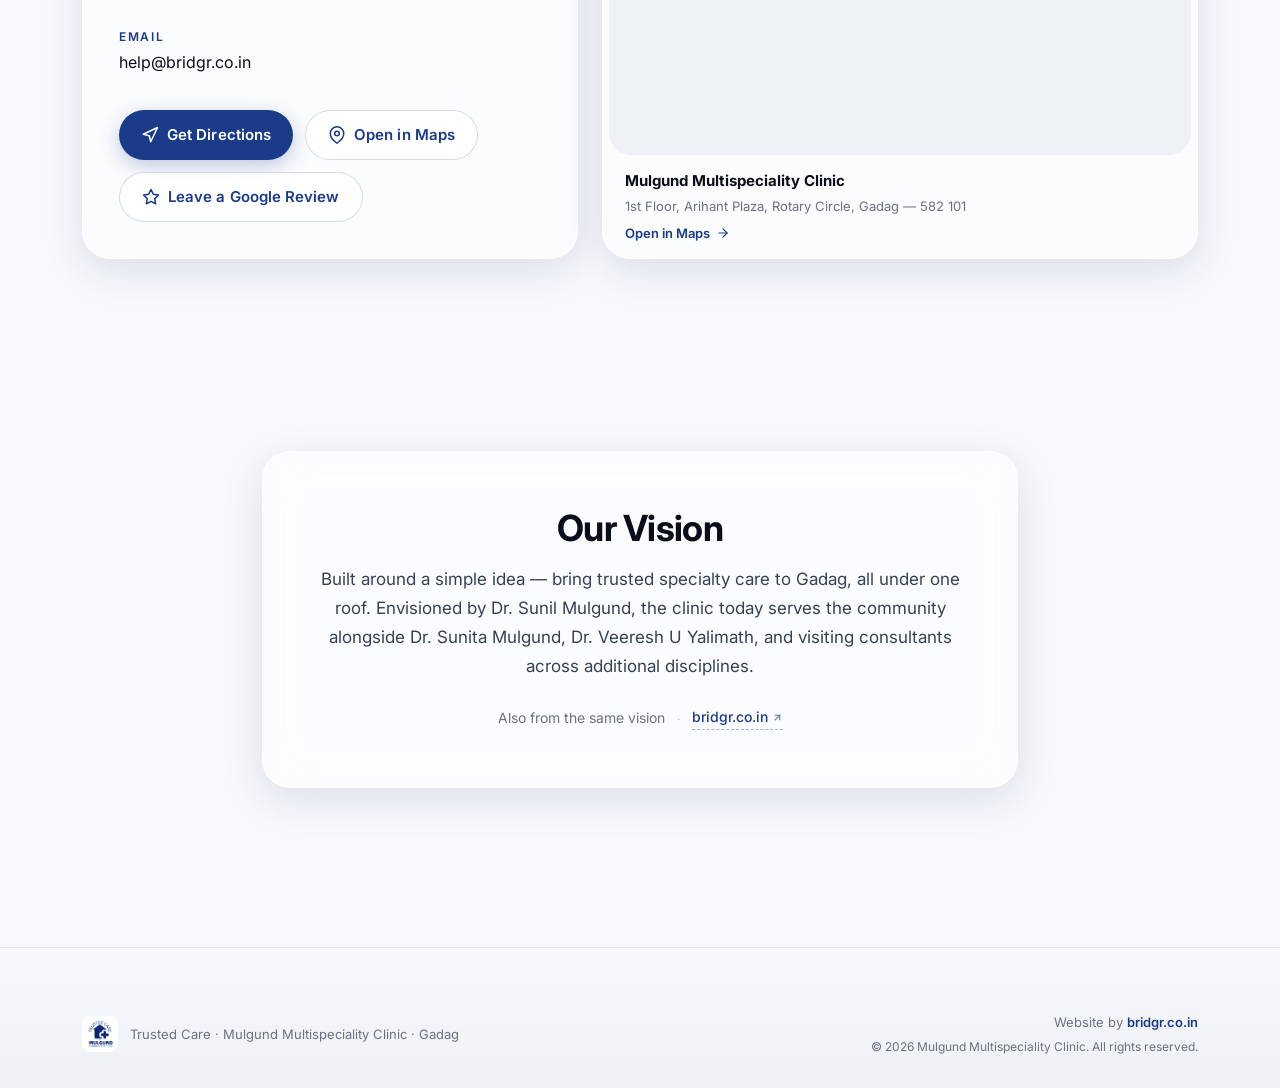
==== commit 0c602656: "Seed visitor counter at 104 (switch to visits-live key), bump cache to v=12 Co-Authored-By: Claude O" ====
--- a/index.html
+++ b/index.html
@@ -63,8 +63,8 @@
   <link rel="preconnect" href="https://fonts.gstatic.com" crossorigin />
   <link href="https://fonts.googleapis.com/css2?family=Inter:wght@400;500;600;700;800&family=Noto+Sans+Kannada:wght@400;500;600;700;800&display=swap" rel="stylesheet" />
 
-  <link rel="stylesheet" href="assets/css/styles.css?v=11" />
-  <link rel="stylesheet" href="assets/css/blog.css?v=11" />
+  <link rel="stylesheet" href="assets/css/styles.css?v=12" />
+  <link rel="stylesheet" href="assets/css/blog.css?v=12" />
 </head>
 <body>
   <!-- Ambient gradient blobs for the frosted-glass backdrop -->
@@ -416,9 +416,9 @@
     <p class="lightbox-cap"></p>
   </div>
 
-  <script src="assets/i18n/translations.js?v=11"></script>
-  <script src="assets/js/main.js?v=11"></script>
-  <script src="assets/js/blog-feed.js?v=11"></script>
-  <script src="assets/js/blog-home.js?v=11"></script>
+  <script src="assets/i18n/translations.js?v=12"></script>
+  <script src="assets/js/main.js?v=12"></script>
+  <script src="assets/js/blog-feed.js?v=12"></script>
+  <script src="assets/js/blog-home.js?v=12"></script>
 </body>
 </html>
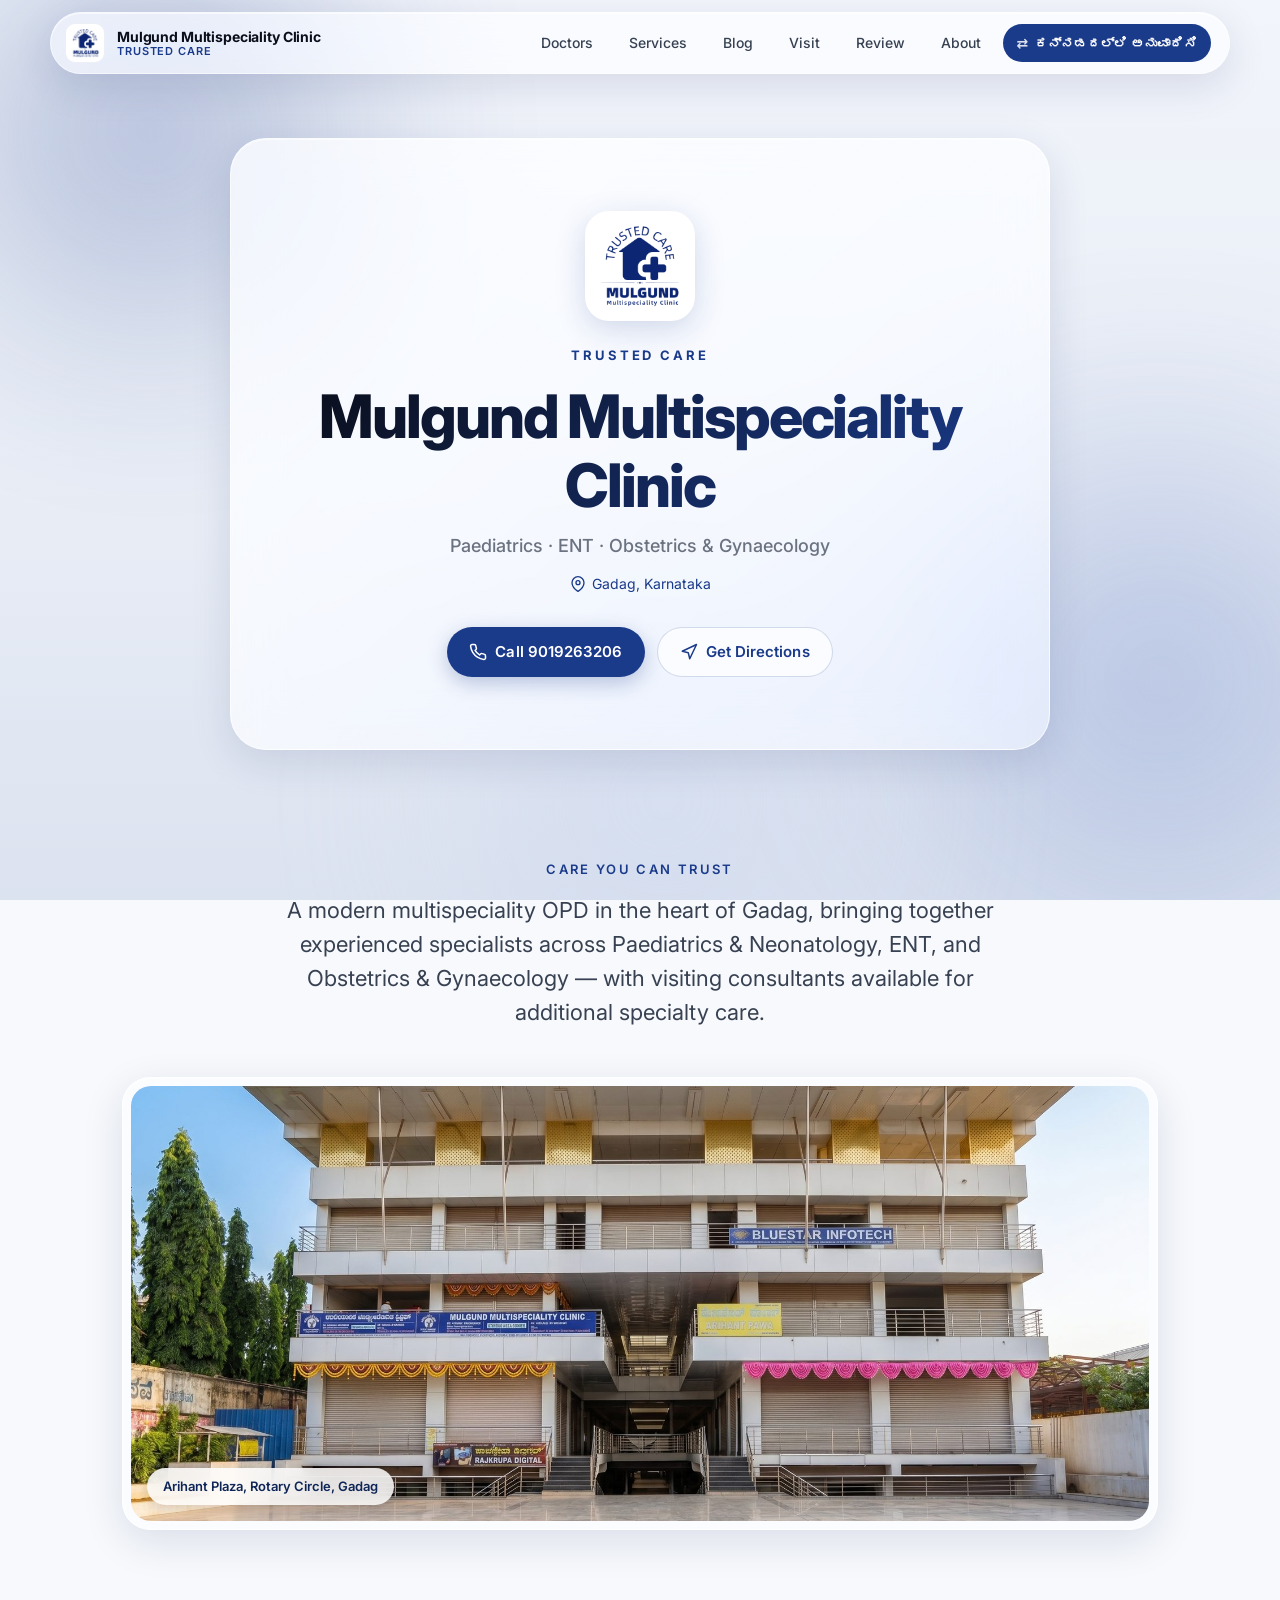
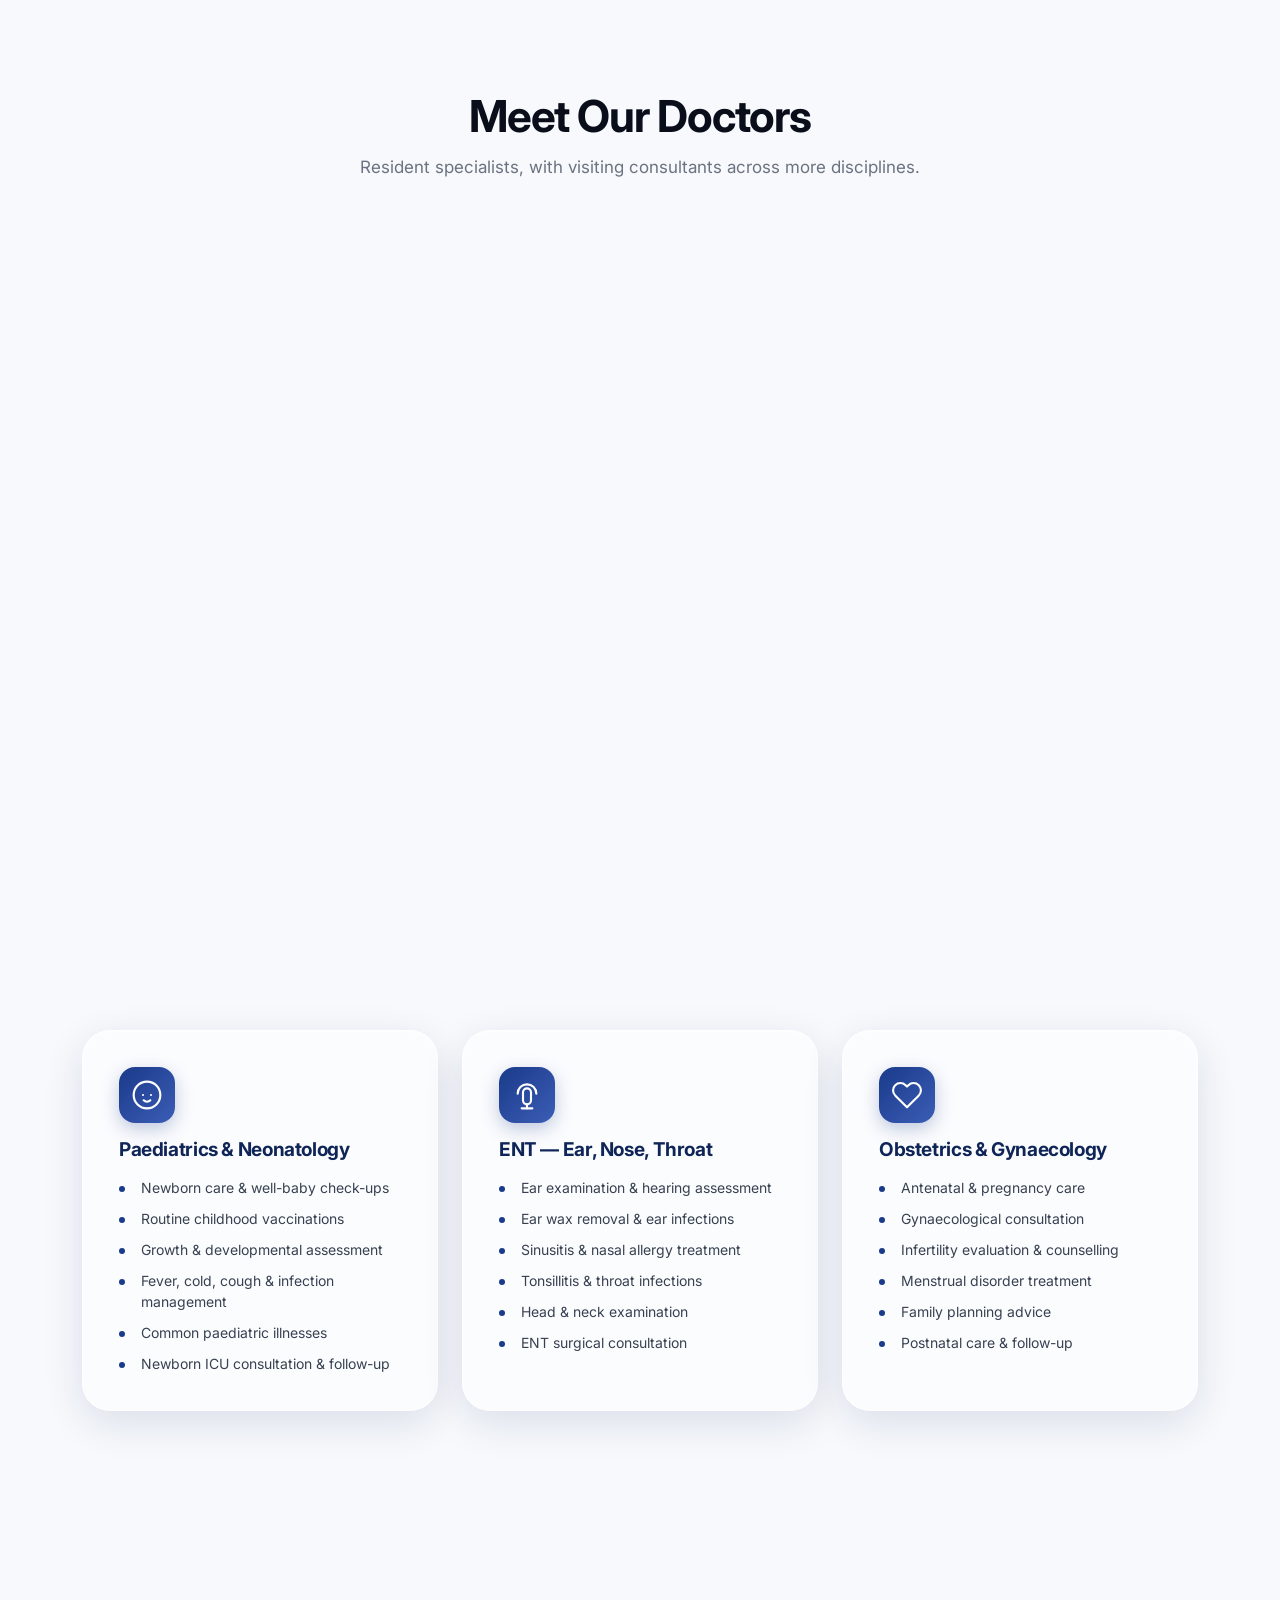
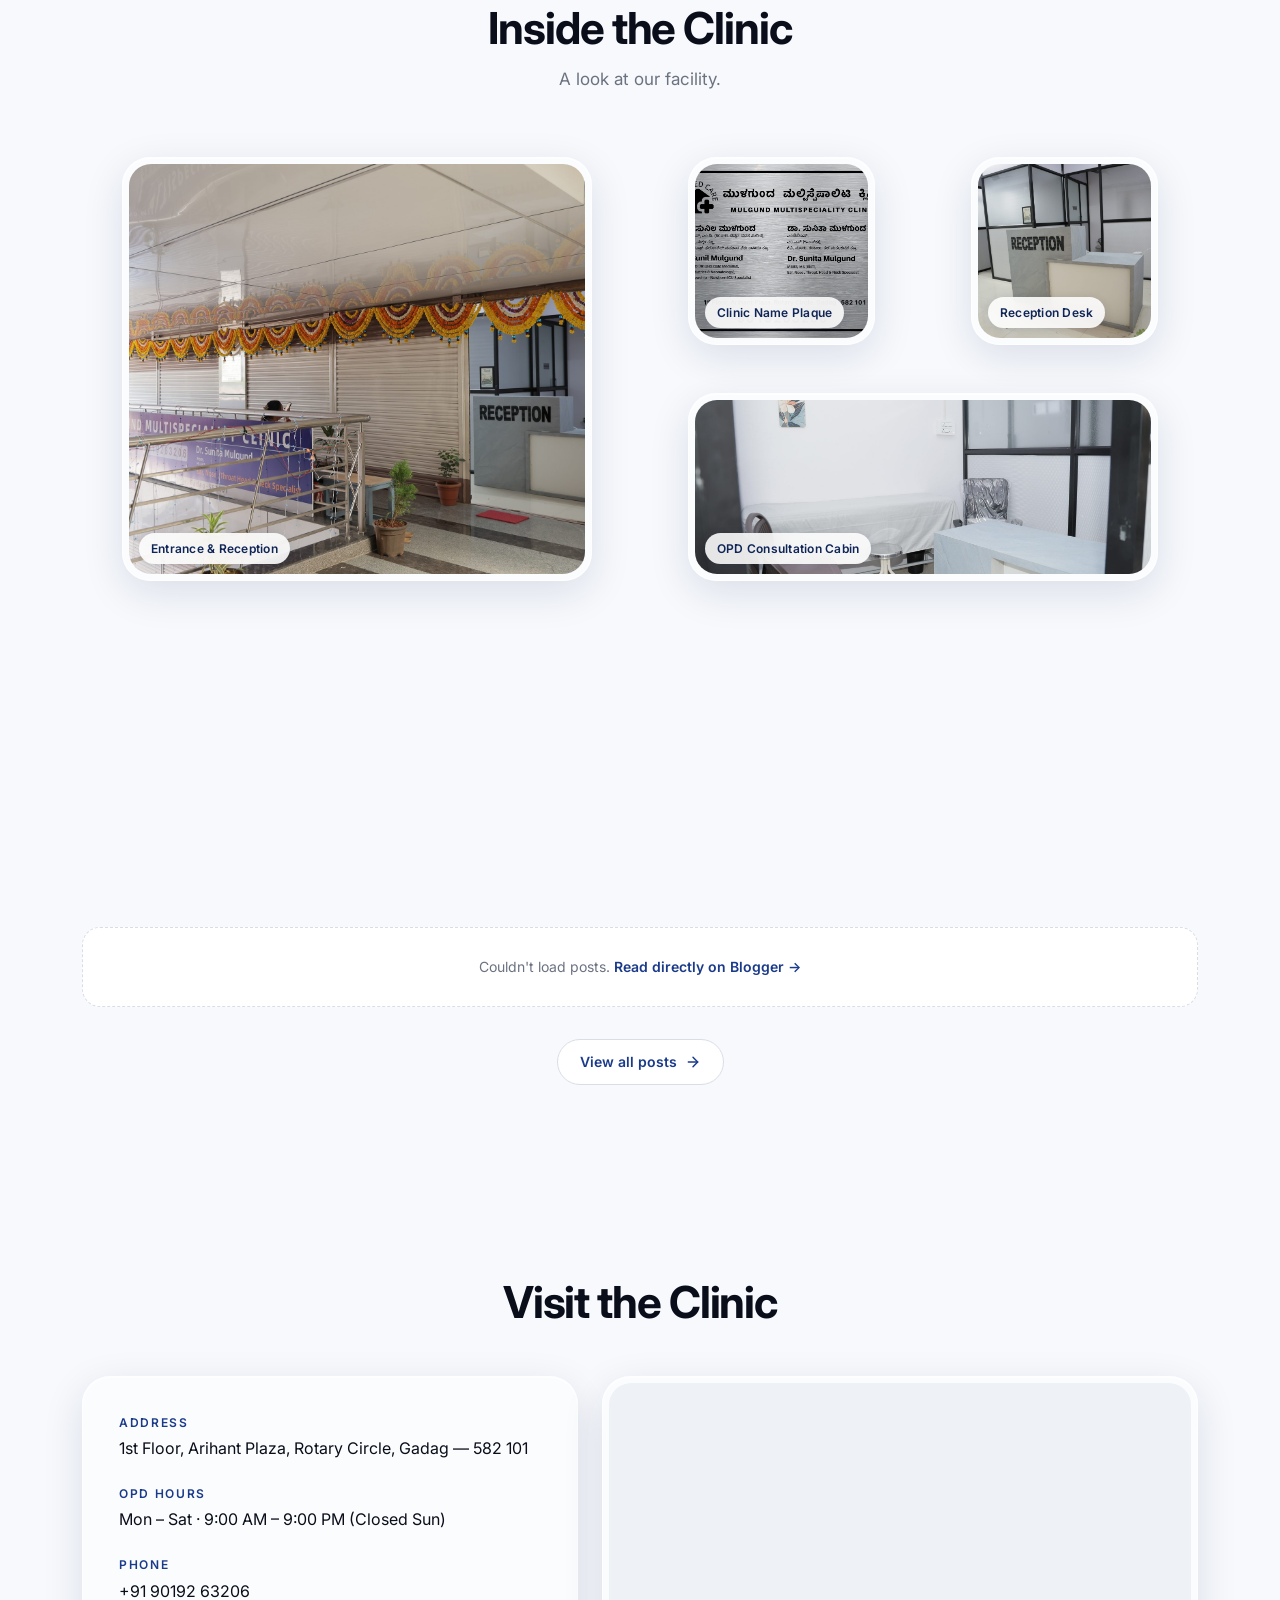
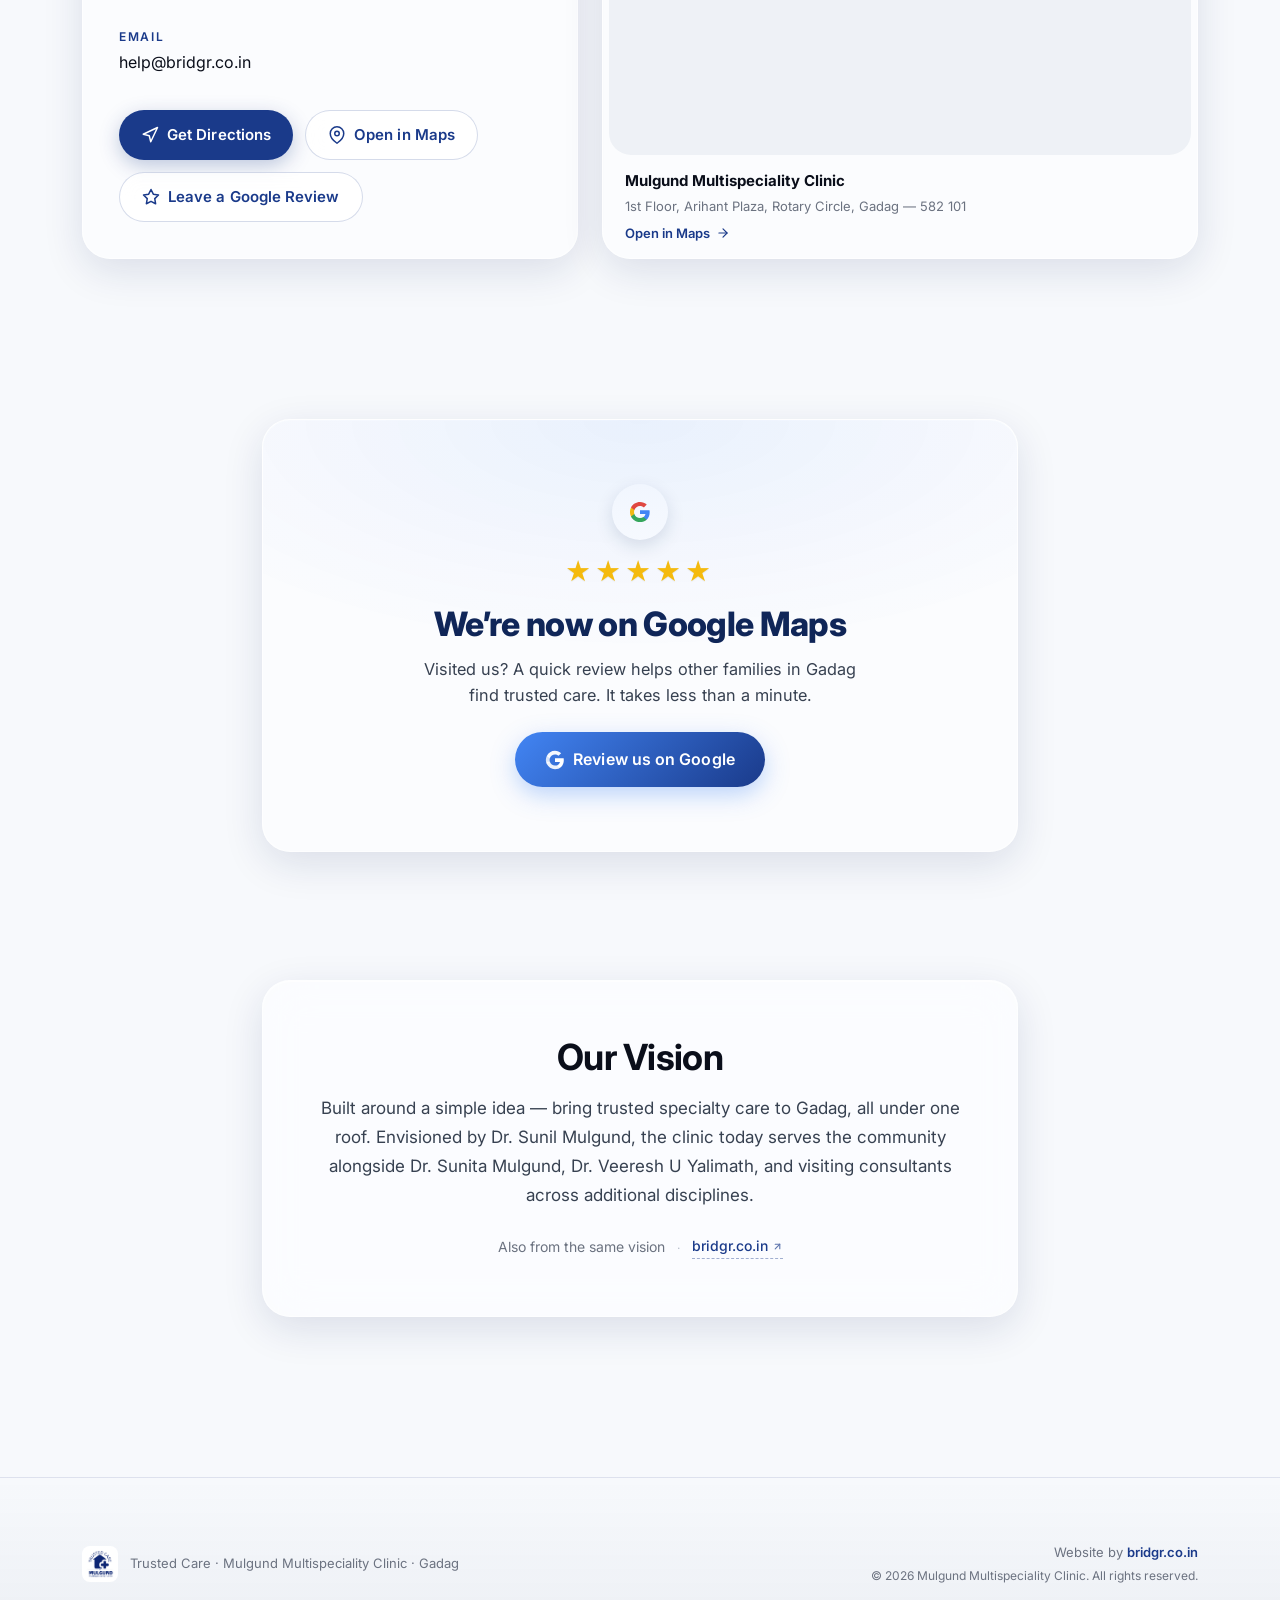
==== commit d5dc5ca0: "Add highlighted Google review section with live review link - Wire real Google review link (share.go" ====
--- a/index.html
+++ b/index.html
@@ -63,8 +63,8 @@
   <link rel="preconnect" href="https://fonts.gstatic.com" crossorigin />
   <link href="https://fonts.googleapis.com/css2?family=Inter:wght@400;500;600;700;800&family=Noto+Sans+Kannada:wght@400;500;600;700;800&display=swap" rel="stylesheet" />
 
-  <link rel="stylesheet" href="assets/css/styles.css?v=12" />
-  <link rel="stylesheet" href="assets/css/blog.css?v=12" />
+  <link rel="stylesheet" href="assets/css/styles.css?v=13" />
+  <link rel="stylesheet" href="assets/css/blog.css?v=13" />
 </head>
 <body>
   <!-- Ambient gradient blobs for the frosted-glass backdrop -->
@@ -91,6 +91,7 @@
         <a href="#services" data-i18n="nav.services">Services</a>
         <a href="#blog" data-i18n="nav.blog">Blog</a>
         <a href="#visit" data-i18n="nav.visit">Visit</a>
+        <a href="#review" data-i18n="nav.review">Review</a>
         <a href="#about" data-i18n="nav.about">About</a>
       </nav>
 
@@ -330,7 +331,7 @@
                 <svg width="18" height="18" viewBox="0 0 24 24" fill="none" stroke="currentColor" stroke-width="2" stroke-linecap="round" stroke-linejoin="round" aria-hidden="true"><path d="M21 10c0 7-9 13-9 13s-9-6-9-13a9 9 0 0 1 18 0z"/><circle cx="12" cy="10" r="3"/></svg>
                 <span data-i18n="visit.openMapsBtn">Open in Maps</span>
               </a>
-              <a class="btn btn-ghost" id="google-business-link" href="#" target="_blank" rel="noopener">
+              <a class="btn btn-ghost" id="google-business-link" data-google-review href="#" target="_blank" rel="noopener">
                 <svg width="18" height="18" viewBox="0 0 24 24" fill="none" stroke="currentColor" stroke-width="2" stroke-linecap="round" stroke-linejoin="round" aria-hidden="true"><polygon points="12 2 15.09 8.26 22 9.27 17 14.14 18.18 21.02 12 17.77 5.82 21.02 7 14.14 2 9.27 8.91 8.26 12 2"/></svg>
                 <span data-i18n="visit.reviewBtn">Leave a Google Review</span>
               </a>
@@ -354,6 +355,24 @@
               </a>
             </div>
           </div>
+        </div>
+      </div>
+    </section>
+
+    <!-- ============== GOOGLE REVIEW CTA ============== -->
+    <section class="review-cta" id="review">
+      <div class="container narrow reveal">
+        <div class="card glass review-card">
+          <span class="review-badge">
+            <svg class="g-logo" width="22" height="22" viewBox="0 0 48 48" aria-hidden="true"><path fill="#4285F4" d="M45.12 24.5c0-1.56-.14-3.06-.4-4.5H24v8.51h11.84c-.51 2.75-2.06 5.08-4.39 6.64v5.52h7.11c4.16-3.83 6.56-9.47 6.56-16.17z"/><path fill="#34A853" d="M24 46c5.94 0 10.92-1.97 14.56-5.33l-7.11-5.52c-1.97 1.32-4.49 2.1-7.45 2.1-5.73 0-10.58-3.87-12.31-9.07H4.34v5.7C7.96 41.07 15.4 46 24 46z"/><path fill="#FBBC05" d="M11.69 28.18C11.25 26.86 11 25.45 11 24s.25-2.86.69-4.18v-5.7H4.34C2.85 17.09 2 20.45 2 24s.85 6.91 2.34 9.88l7.35-5.7z"/><path fill="#EA4335" d="M24 10.75c3.23 0 6.13 1.11 8.41 3.29l6.31-6.31C34.91 4.18 29.93 2 24 2 15.4 2 7.96 6.93 4.34 14.12l7.35 5.7c1.73-5.2 6.58-9.07 12.31-9.07z"/></svg>
+          </span>
+          <div class="review-stars" aria-hidden="true">★★★★★</div>
+          <h2 class="review-title" data-i18n="review.title">We're now on Google Maps</h2>
+          <p class="review-sub" data-i18n="review.sub">Visited us? A quick review helps other families in Gadag find trusted care. It takes less than a minute.</p>
+          <a class="btn btn-primary btn-lg review-btn" data-google-review href="#" target="_blank" rel="noopener">
+            <svg class="g-logo" width="20" height="20" viewBox="0 0 48 48" aria-hidden="true"><path fill="#fff" d="M45.12 24.5c0-1.56-.14-3.06-.4-4.5H24v8.51h11.84c-.51 2.75-2.06 5.08-4.39 6.64v5.52h7.11c4.16-3.83 6.56-9.47 6.56-16.17z"/><path fill="#fff" d="M24 46c5.94 0 10.92-1.97 14.56-5.33l-7.11-5.52c-1.97 1.32-4.49 2.1-7.45 2.1-5.73 0-10.58-3.87-12.31-9.07H4.34v5.7C7.96 41.07 15.4 46 24 46z" opacity=".9"/><path fill="#fff" d="M11.69 28.18C11.25 26.86 11 25.45 11 24s.25-2.86.69-4.18v-5.7H4.34C2.85 17.09 2 20.45 2 24s.85 6.91 2.34 9.88l7.35-5.7z" opacity=".8"/><path fill="#fff" d="M24 10.75c3.23 0 6.13 1.11 8.41 3.29l6.31-6.31C34.91 4.18 29.93 2 24 2 15.4 2 7.96 6.93 4.34 14.12l7.35 5.7c1.73-5.2 6.58-9.07 12.31-9.07z" opacity=".95"/></svg>
+            <span data-i18n="review.btn">Review us on Google</span>
+          </a>
         </div>
       </div>
     </section>
@@ -416,9 +435,9 @@
     <p class="lightbox-cap"></p>
   </div>
 
-  <script src="assets/i18n/translations.js?v=12"></script>
-  <script src="assets/js/main.js?v=12"></script>
-  <script src="assets/js/blog-feed.js?v=12"></script>
-  <script src="assets/js/blog-home.js?v=12"></script>
+  <script src="assets/i18n/translations.js?v=13"></script>
+  <script src="assets/js/main.js?v=13"></script>
+  <script src="assets/js/blog-feed.js?v=13"></script>
+  <script src="assets/js/blog-home.js?v=13"></script>
 </body>
 </html>
--- a/assets/css/styles.css
+++ b/assets/css/styles.css
@@ -1228,3 +1228,68 @@
   text-transform: uppercase;
   color: var(--grey-500);
 }
+
+/* ============== GOOGLE REVIEW CTA ============== */
+.review-cta {
+  padding: var(--space-8) var(--space-5) var(--space-6);
+}
+.review-card {
+  text-align: center;
+  padding: var(--space-8) var(--space-6);
+  display: flex;
+  flex-direction: column;
+  align-items: center;
+  gap: var(--space-3);
+  position: relative;
+  overflow: hidden;
+}
+.review-card::before {
+  content: "";
+  position: absolute;
+  inset: 0;
+  background: radial-gradient(120% 90% at 50% 0%, rgba(66, 133, 244, 0.10), transparent 60%);
+  pointer-events: none;
+}
+.review-badge {
+  display: inline-flex;
+  align-items: center;
+  justify-content: center;
+  width: 56px;
+  height: 56px;
+  border-radius: 50%;
+  background: var(--white);
+  box-shadow: 0 6px 18px rgba(15, 37, 87, 0.14);
+}
+.review-stars {
+  font-size: 1.6rem;
+  letter-spacing: 0.15em;
+  color: #fbbc05;
+  text-shadow: 0 1px 1px rgba(0, 0, 0, 0.08);
+}
+.review-title {
+  font-size: clamp(1.5rem, 4vw, 2.1rem);
+  font-weight: 800;
+  color: var(--navy-deep);
+  margin: 0;
+}
+.review-sub {
+  max-width: 46ch;
+  color: var(--grey-700);
+  font-size: 1.02rem;
+  line-height: 1.6;
+  margin: 0;
+}
+.btn-lg {
+  padding: 15px 30px;
+  font-size: 16px;
+}
+.review-btn {
+  margin-top: var(--space-3);
+  background: linear-gradient(135deg, #4285F4, #1a3a8a);
+  box-shadow: 0 8px 24px rgba(66, 133, 244, 0.35);
+}
+.review-btn:hover {
+  transform: translateY(-2px);
+  box-shadow: 0 12px 30px rgba(66, 133, 244, 0.45);
+}
+.review-btn .g-logo { background: transparent; }
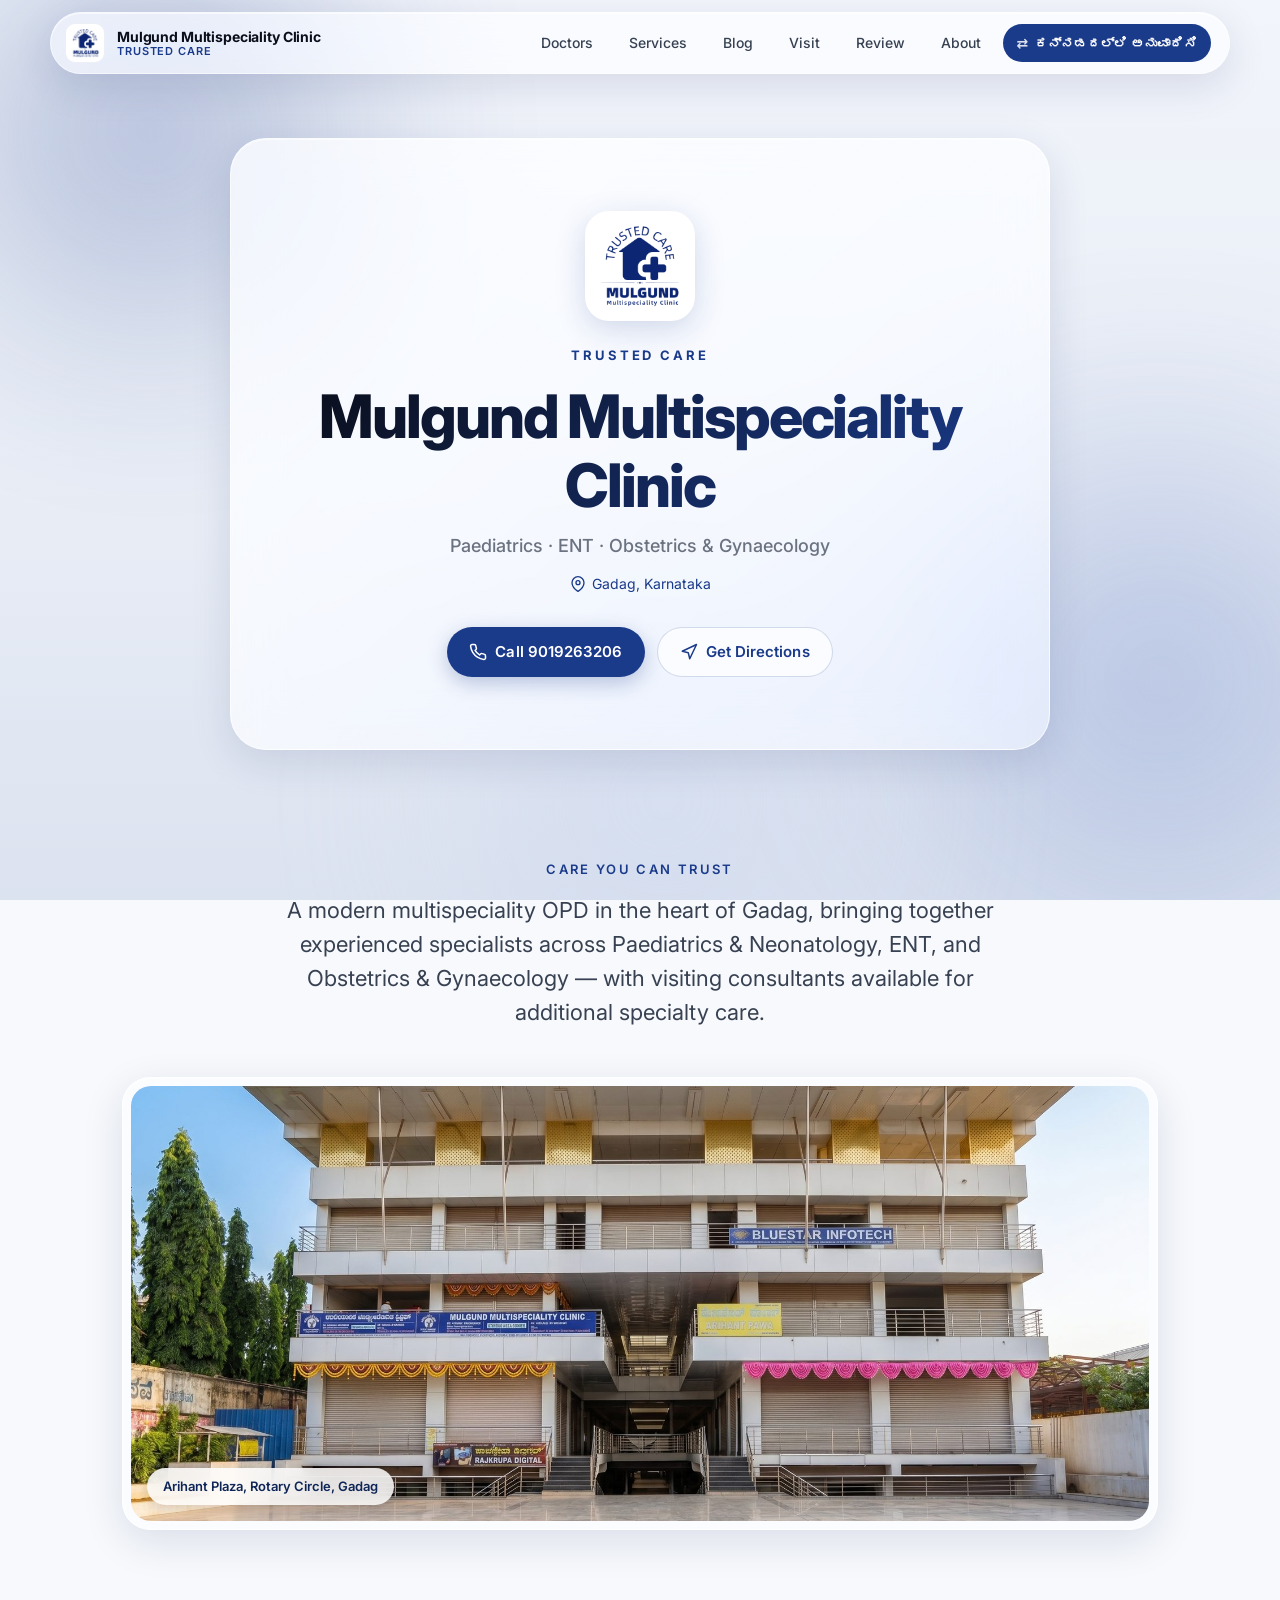
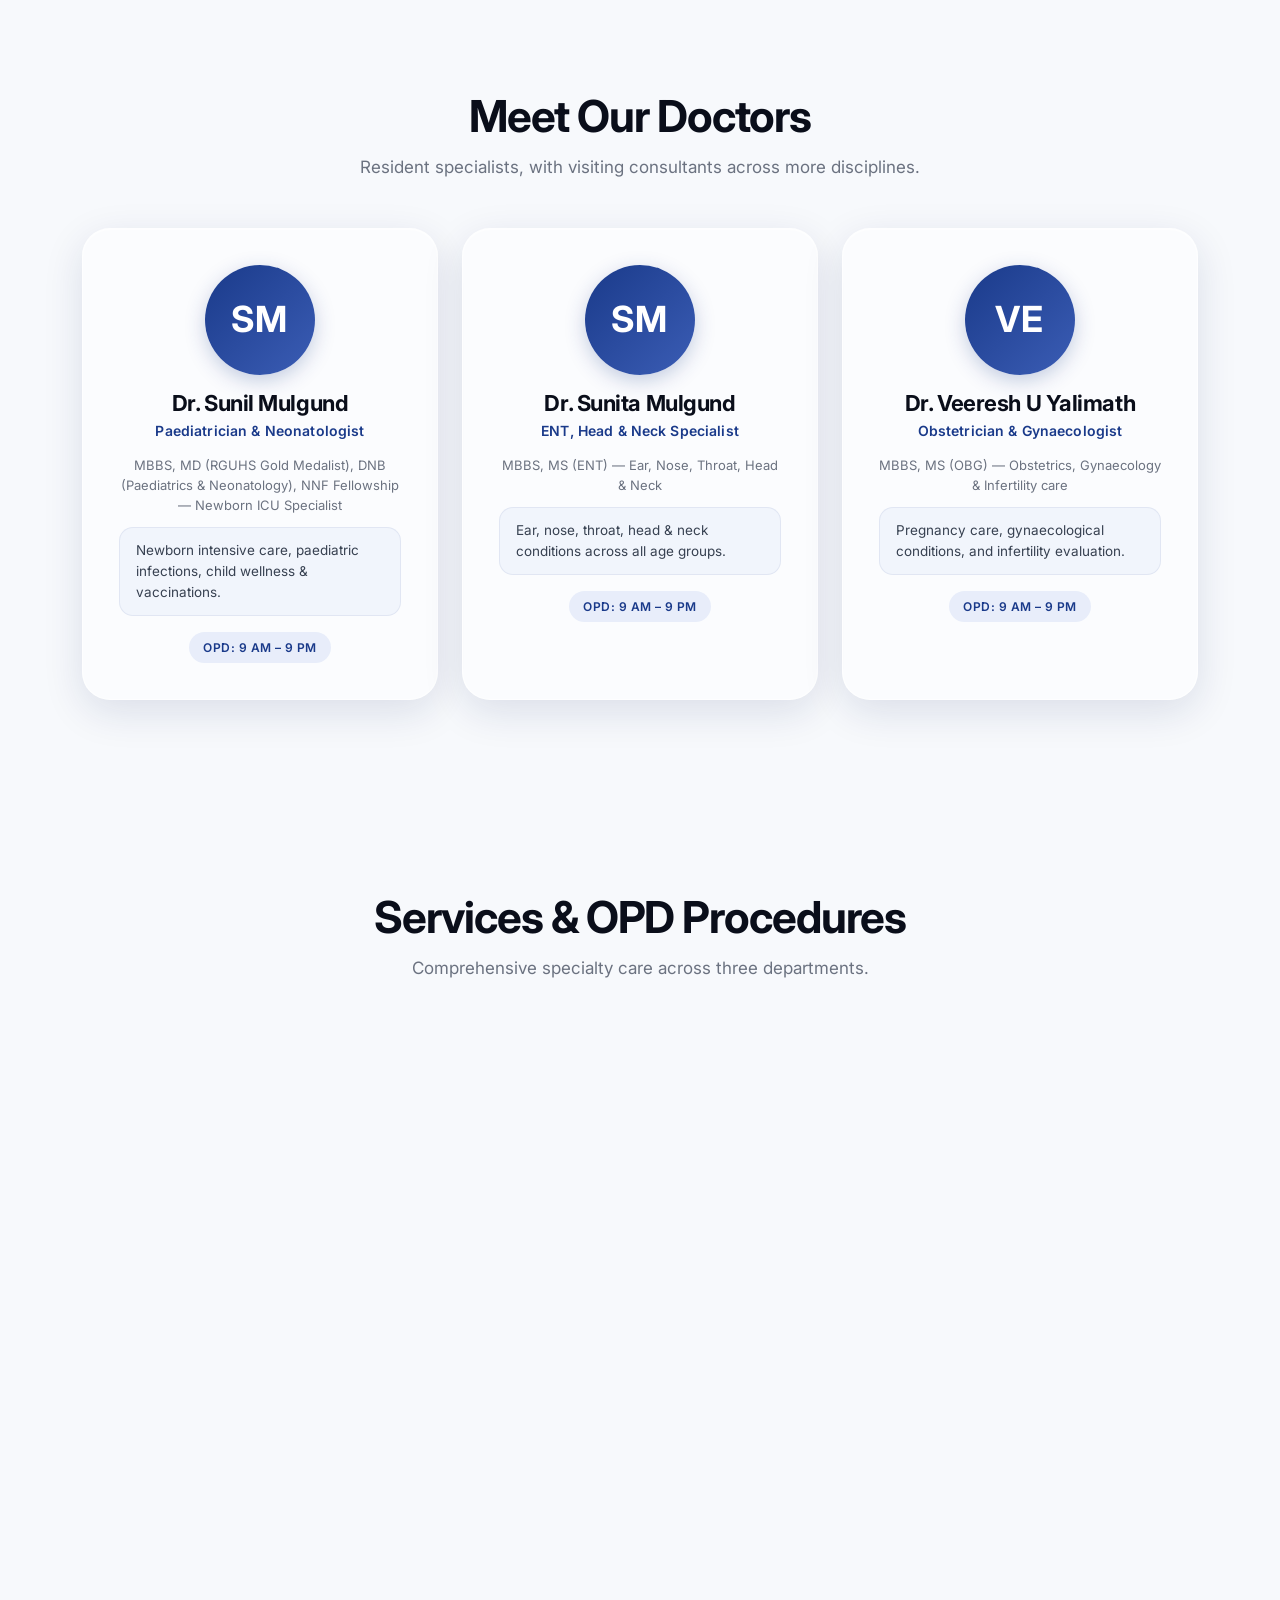
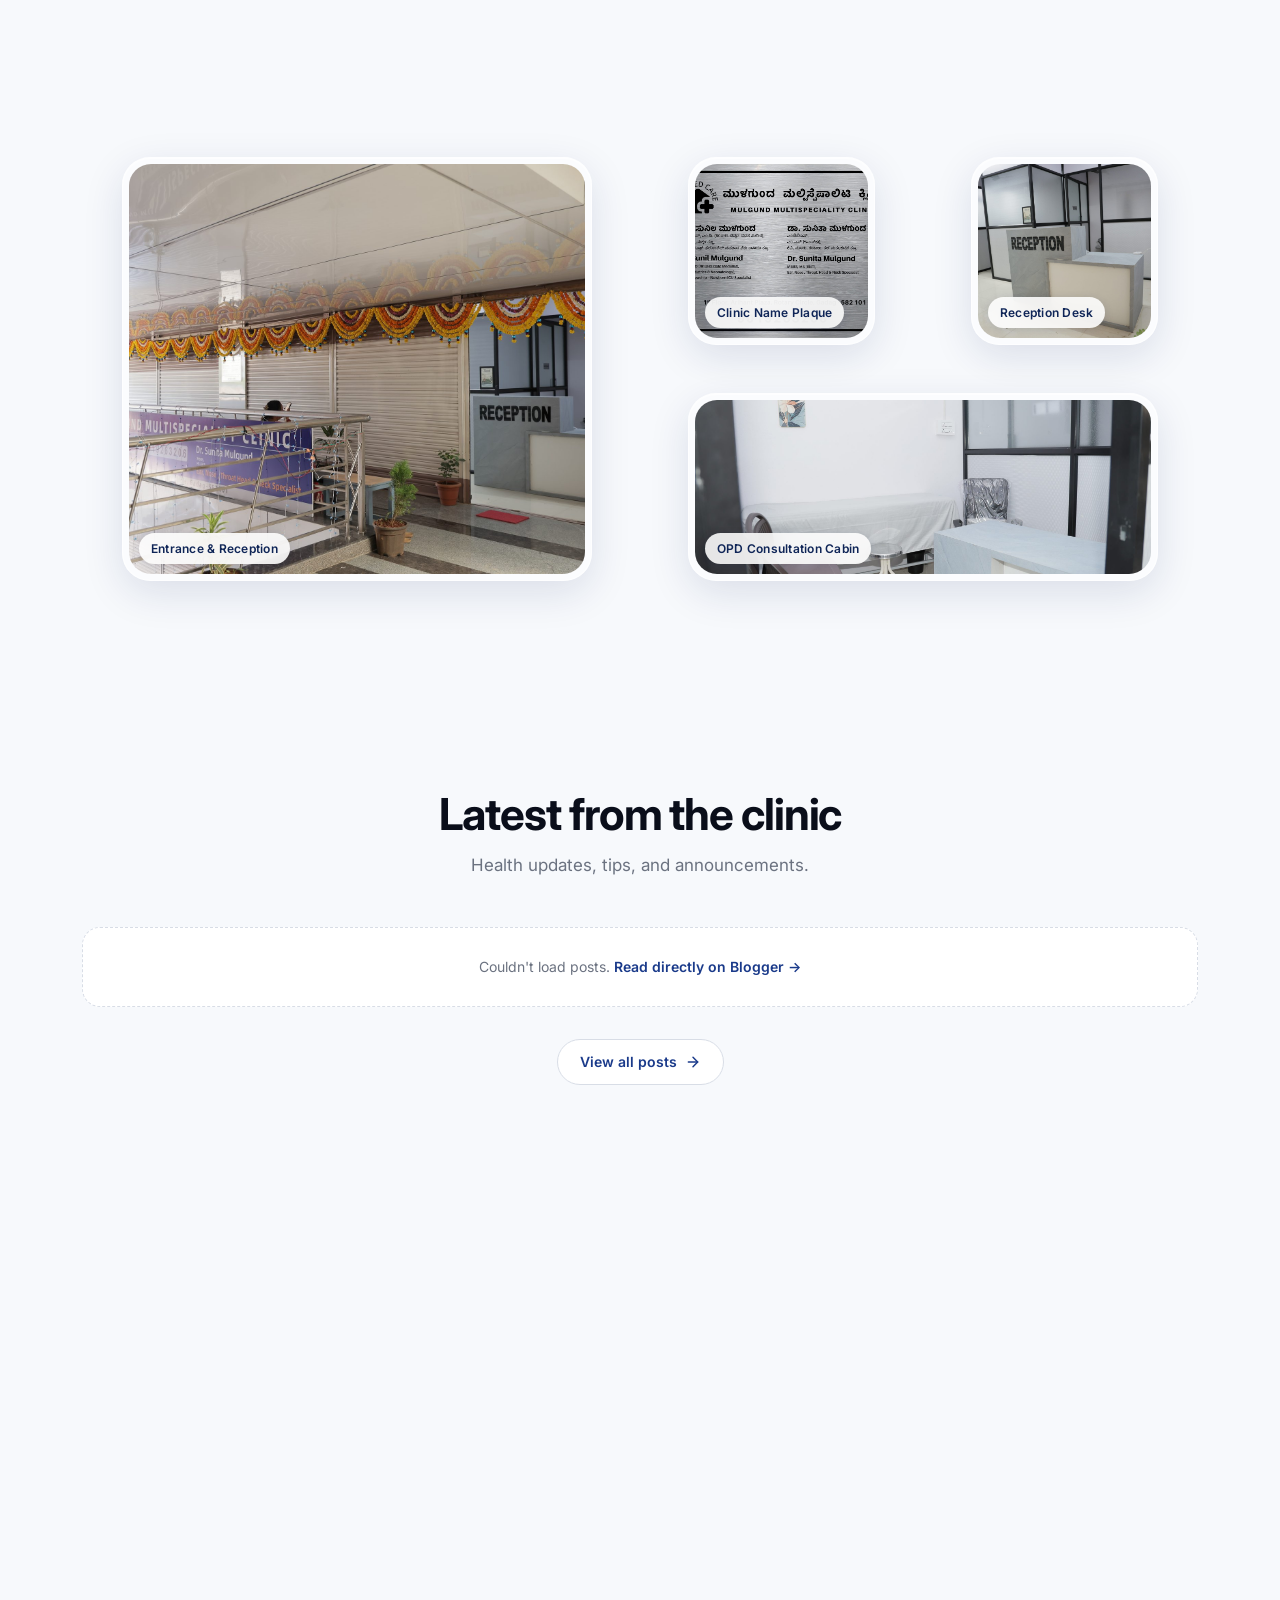
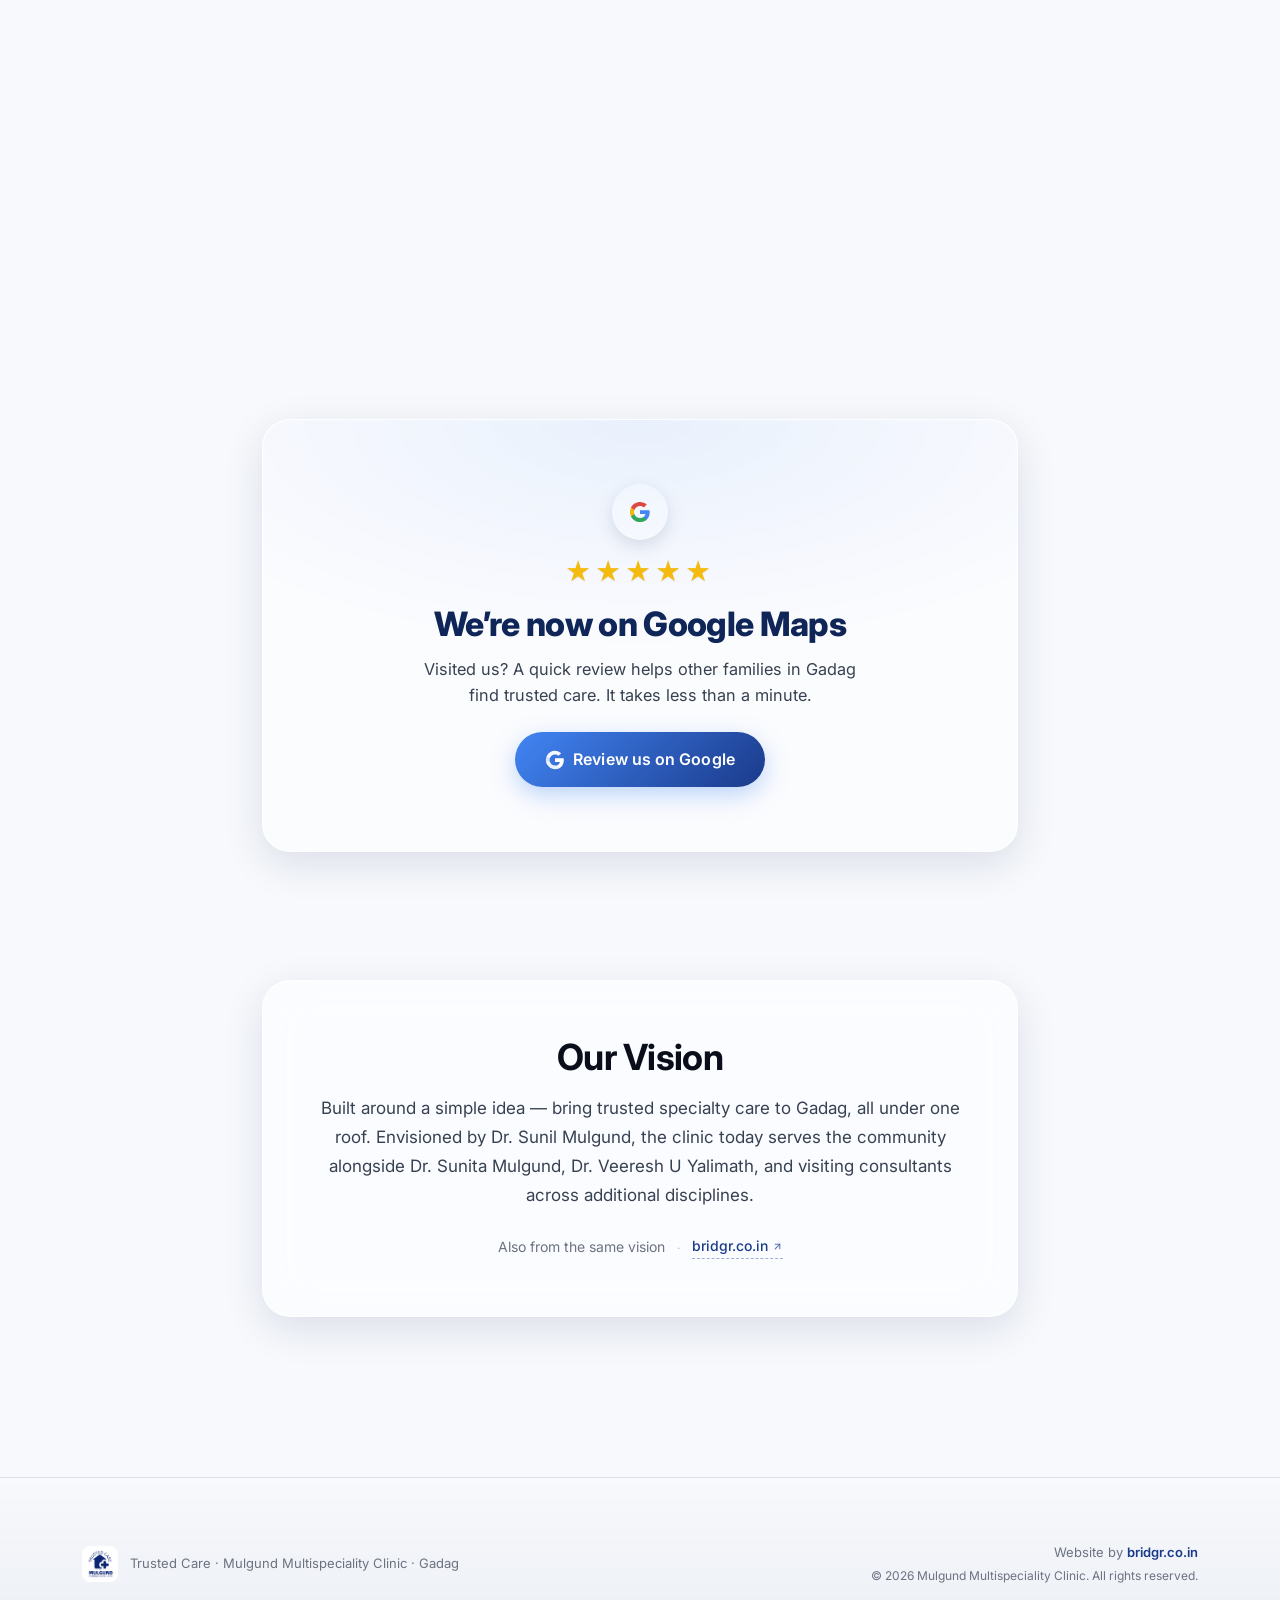
==== commit 619b0ecf: "Replace hardcoded map coordinates with actual Google Business links - Get Directions now routes to t" ====
--- a/index.html
+++ b/index.html
@@ -52,7 +52,7 @@
       "longitude": 75.63593543987065
     },
     "medicalSpecialty": ["Pediatrics", "Otolaryngology", "Obstetrics and Gynecology"],
-    "hasMap": "https://www.google.com/maps?q=15.429396291679899,75.63593543987065"
+    "hasMap": "https://share.google/Mz3Ftz0gaHrXleFBS"
   }
   </script>
 
@@ -63,8 +63,8 @@
   <link rel="preconnect" href="https://fonts.gstatic.com" crossorigin />
   <link href="https://fonts.googleapis.com/css2?family=Inter:wght@400;500;600;700;800&family=Noto+Sans+Kannada:wght@400;500;600;700;800&display=swap" rel="stylesheet" />
 
-  <link rel="stylesheet" href="assets/css/styles.css?v=13" />
-  <link rel="stylesheet" href="assets/css/blog.css?v=13" />
+  <link rel="stylesheet" href="assets/css/styles.css?v=14" />
+  <link rel="stylesheet" href="assets/css/blog.css?v=14" />
 </head>
 <body>
   <!-- Ambient gradient blobs for the frosted-glass backdrop -->
@@ -323,11 +323,11 @@
             </div>
 
             <div class="visit-cta">
-              <a class="btn btn-primary" href="https://www.google.com/maps/dir/?api=1&destination=15.429396291679899,75.63593543987065" target="_blank" rel="noopener">
+              <a class="btn btn-primary" href="https://www.google.com/maps/dir/?api=1&destination=Mulgund+Multispeciality+Clinic,+Arihant+Plaza,+Rotary+Circle,+Gadag" target="_blank" rel="noopener">
                 <svg width="18" height="18" viewBox="0 0 24 24" fill="none" stroke="currentColor" stroke-width="2" stroke-linecap="round" stroke-linejoin="round" aria-hidden="true"><polygon points="3 11 22 2 13 21 11 13 3 11"/></svg>
                 <span data-i18n="visit.directionsBtn">Get Directions</span>
               </a>
-              <a class="btn btn-ghost" href="https://www.google.com/maps?q=15.429396291679899,75.63593543987065" target="_blank" rel="noopener">
+              <a class="btn btn-ghost" data-google-maps href="#" target="_blank" rel="noopener">
                 <svg width="18" height="18" viewBox="0 0 24 24" fill="none" stroke="currentColor" stroke-width="2" stroke-linecap="round" stroke-linejoin="round" aria-hidden="true"><path d="M21 10c0 7-9 13-9 13s-9-6-9-13a9 9 0 0 1 18 0z"/><circle cx="12" cy="10" r="3"/></svg>
                 <span data-i18n="visit.openMapsBtn">Open in Maps</span>
               </a>
@@ -342,14 +342,14 @@
             <iframe
               class="map-frame"
               title="Mulgund Multispeciality Clinic — location on Google Maps"
-              src="https://www.google.com/maps?q=15.429396291679899,75.63593543987065&z=17&output=embed"
+              src="https://www.google.com/maps?q=Mulgund+Multispeciality+Clinic,+Rotary+Circle,+Gadag&z=17&output=embed"
               loading="lazy"
               referrerpolicy="no-referrer-when-downgrade"
               allowfullscreen></iframe>
             <div class="map-meta">
               <strong data-i18n="hero.clinic">Mulgund Multispeciality Clinic</strong>
               <span data-i18n="visit.address">1st Floor, Arihant Plaza, Rotary Circle, Gadag — 582 101</span>
-              <a class="map-meta-cta" href="https://www.google.com/maps?q=15.429396291679899,75.63593543987065" target="_blank" rel="noopener">
+              <a class="map-meta-cta" data-google-maps href="#" target="_blank" rel="noopener">
                 <span data-i18n="visit.openMapsBtn">Open in Maps</span>
                 <svg width="14" height="14" viewBox="0 0 24 24" fill="none" stroke="currentColor" stroke-width="2" stroke-linecap="round" stroke-linejoin="round" aria-hidden="true"><path d="M5 12h14"/><polyline points="12 5 19 12 12 19"/></svg>
               </a>
@@ -435,9 +435,9 @@
     <p class="lightbox-cap"></p>
   </div>
 
-  <script src="assets/i18n/translations.js?v=13"></script>
-  <script src="assets/js/main.js?v=13"></script>
-  <script src="assets/js/blog-feed.js?v=13"></script>
-  <script src="assets/js/blog-home.js?v=13"></script>
+  <script src="assets/i18n/translations.js?v=14"></script>
+  <script src="assets/js/main.js?v=14"></script>
+  <script src="assets/js/blog-feed.js?v=14"></script>
+  <script src="assets/js/blog-home.js?v=14"></script>
 </body>
 </html>
